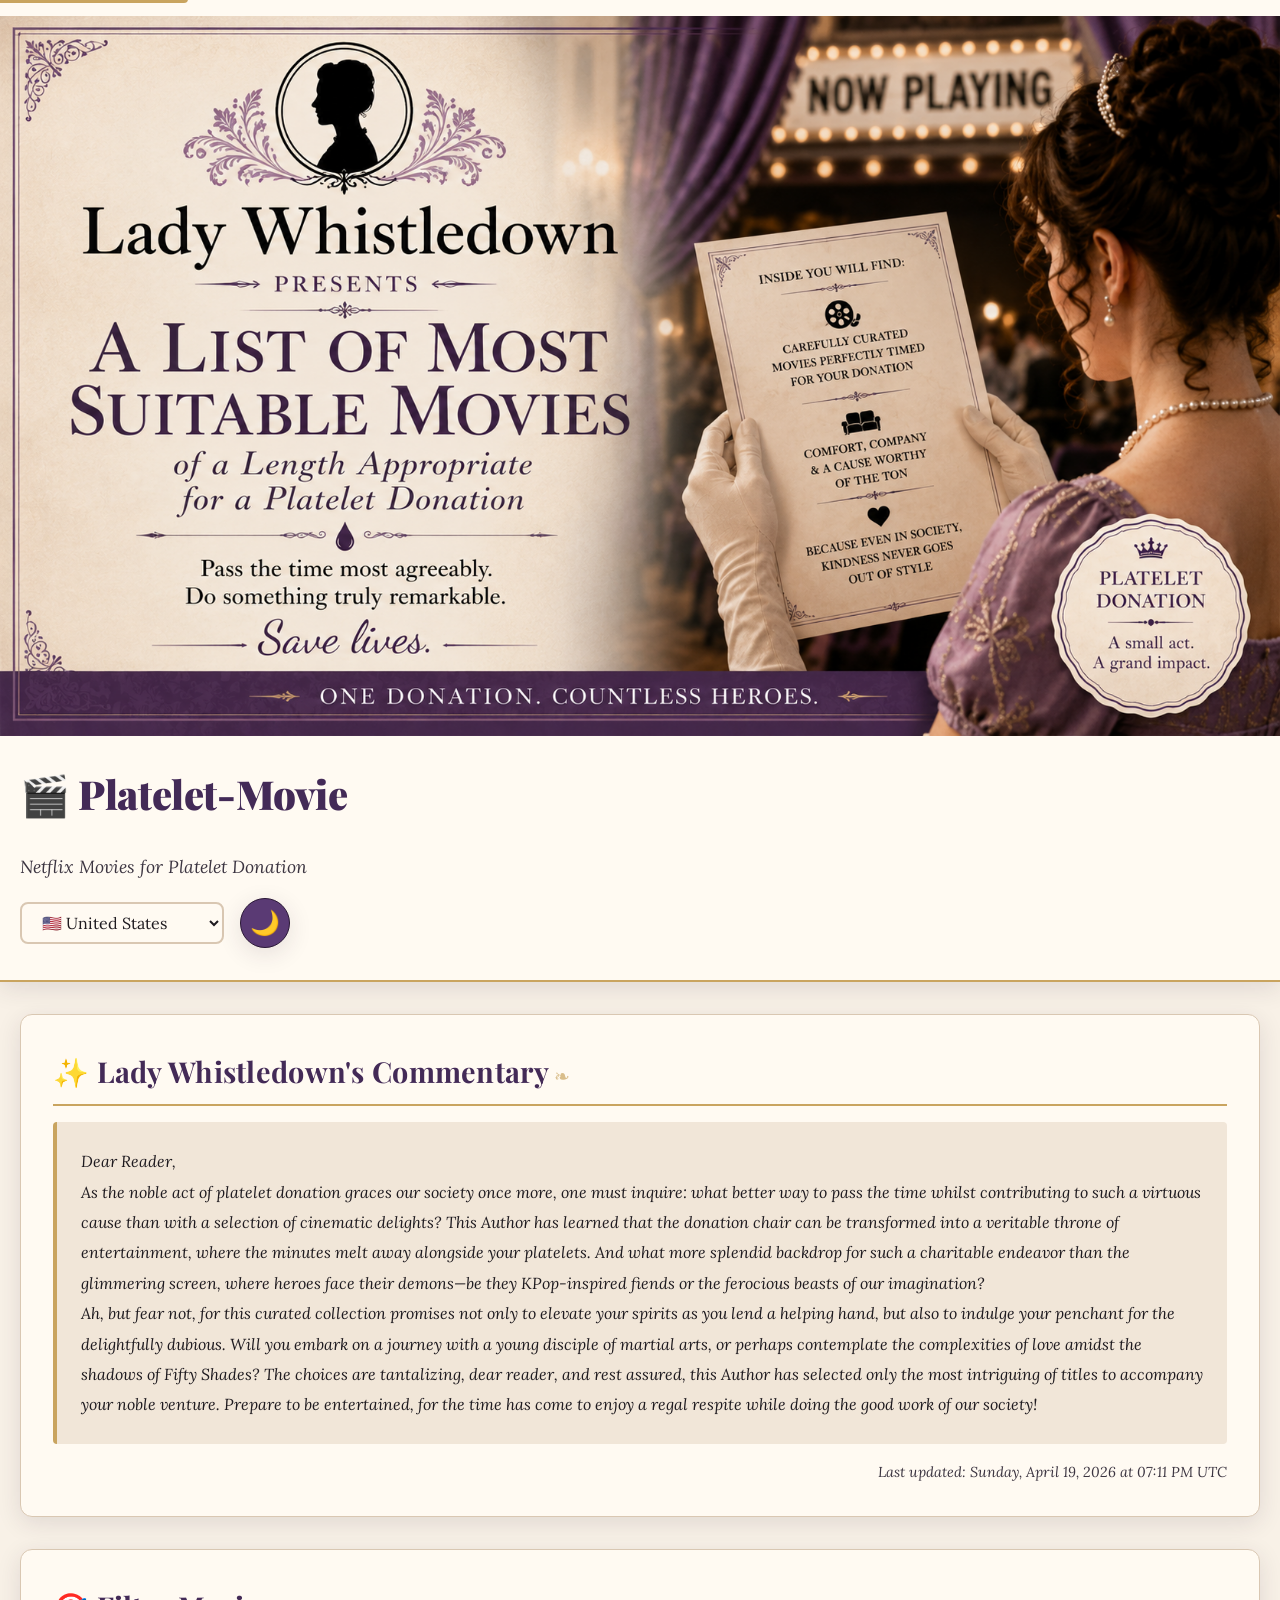
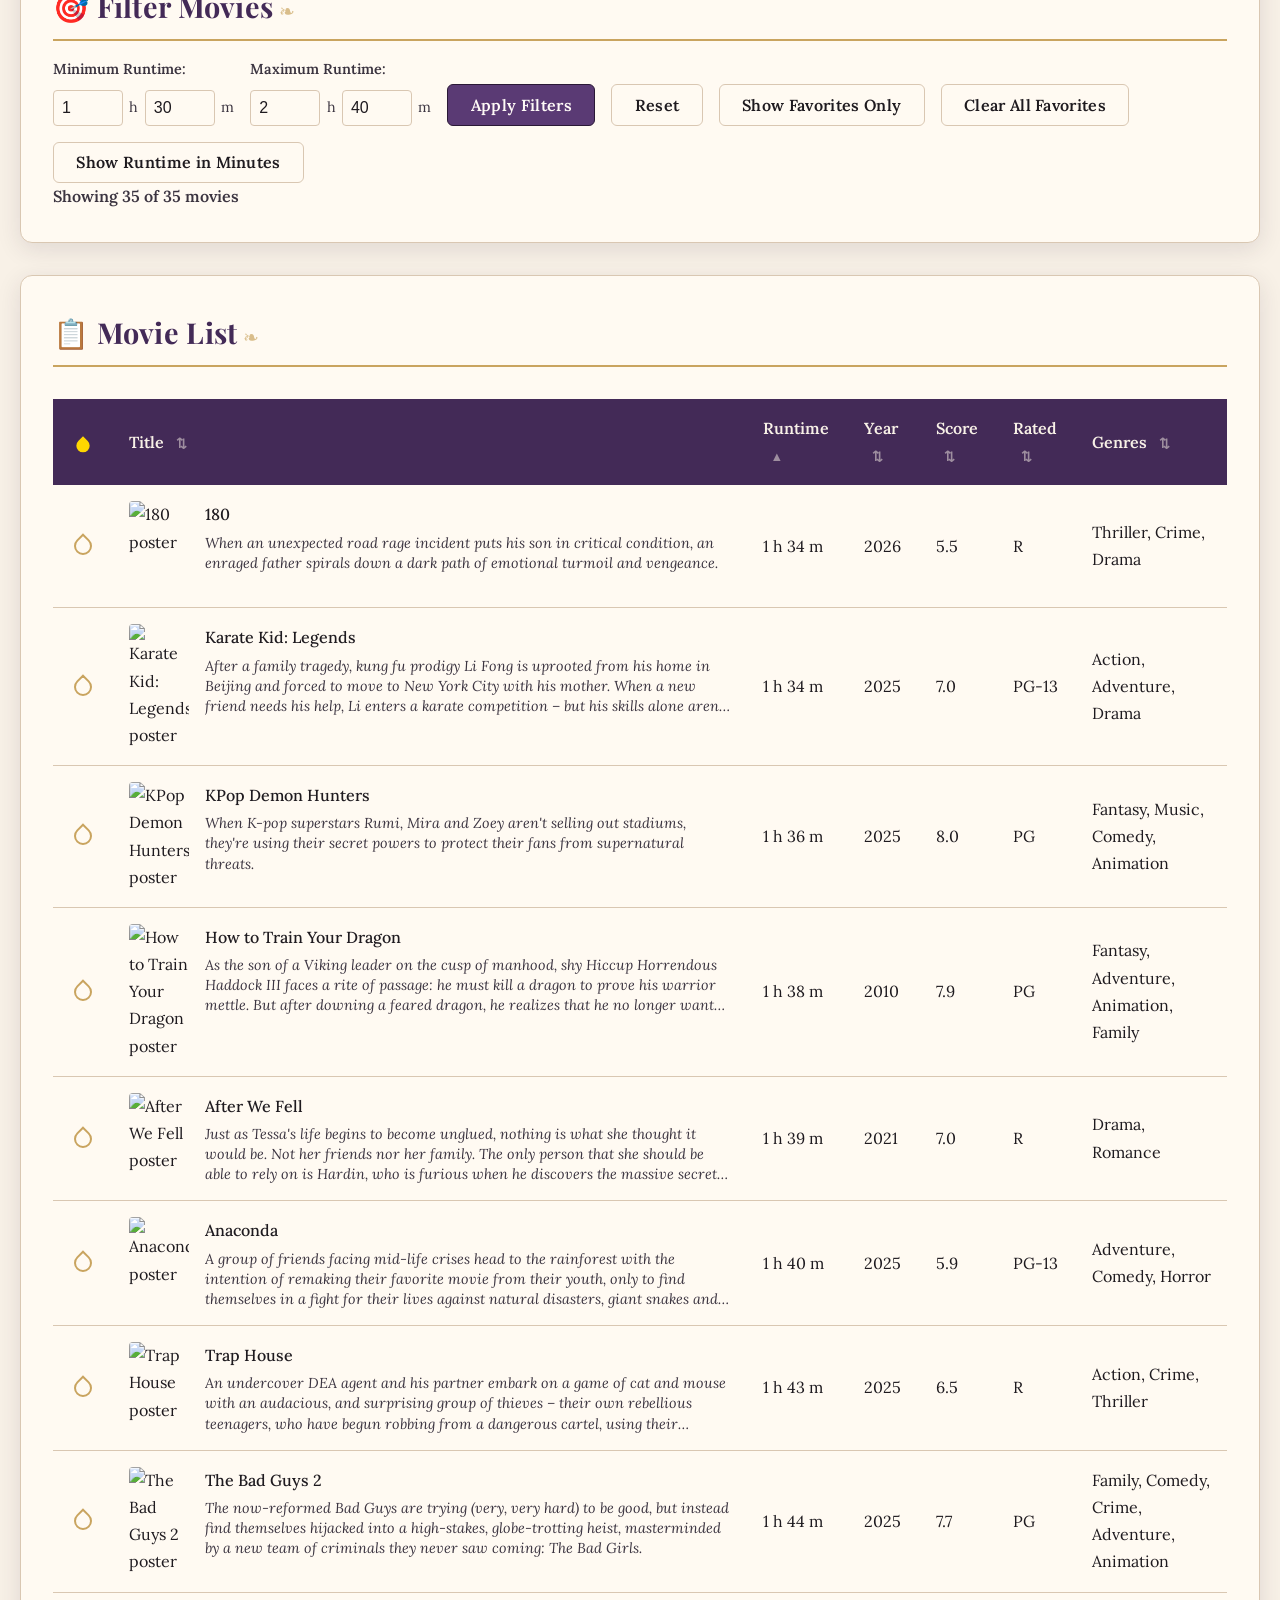
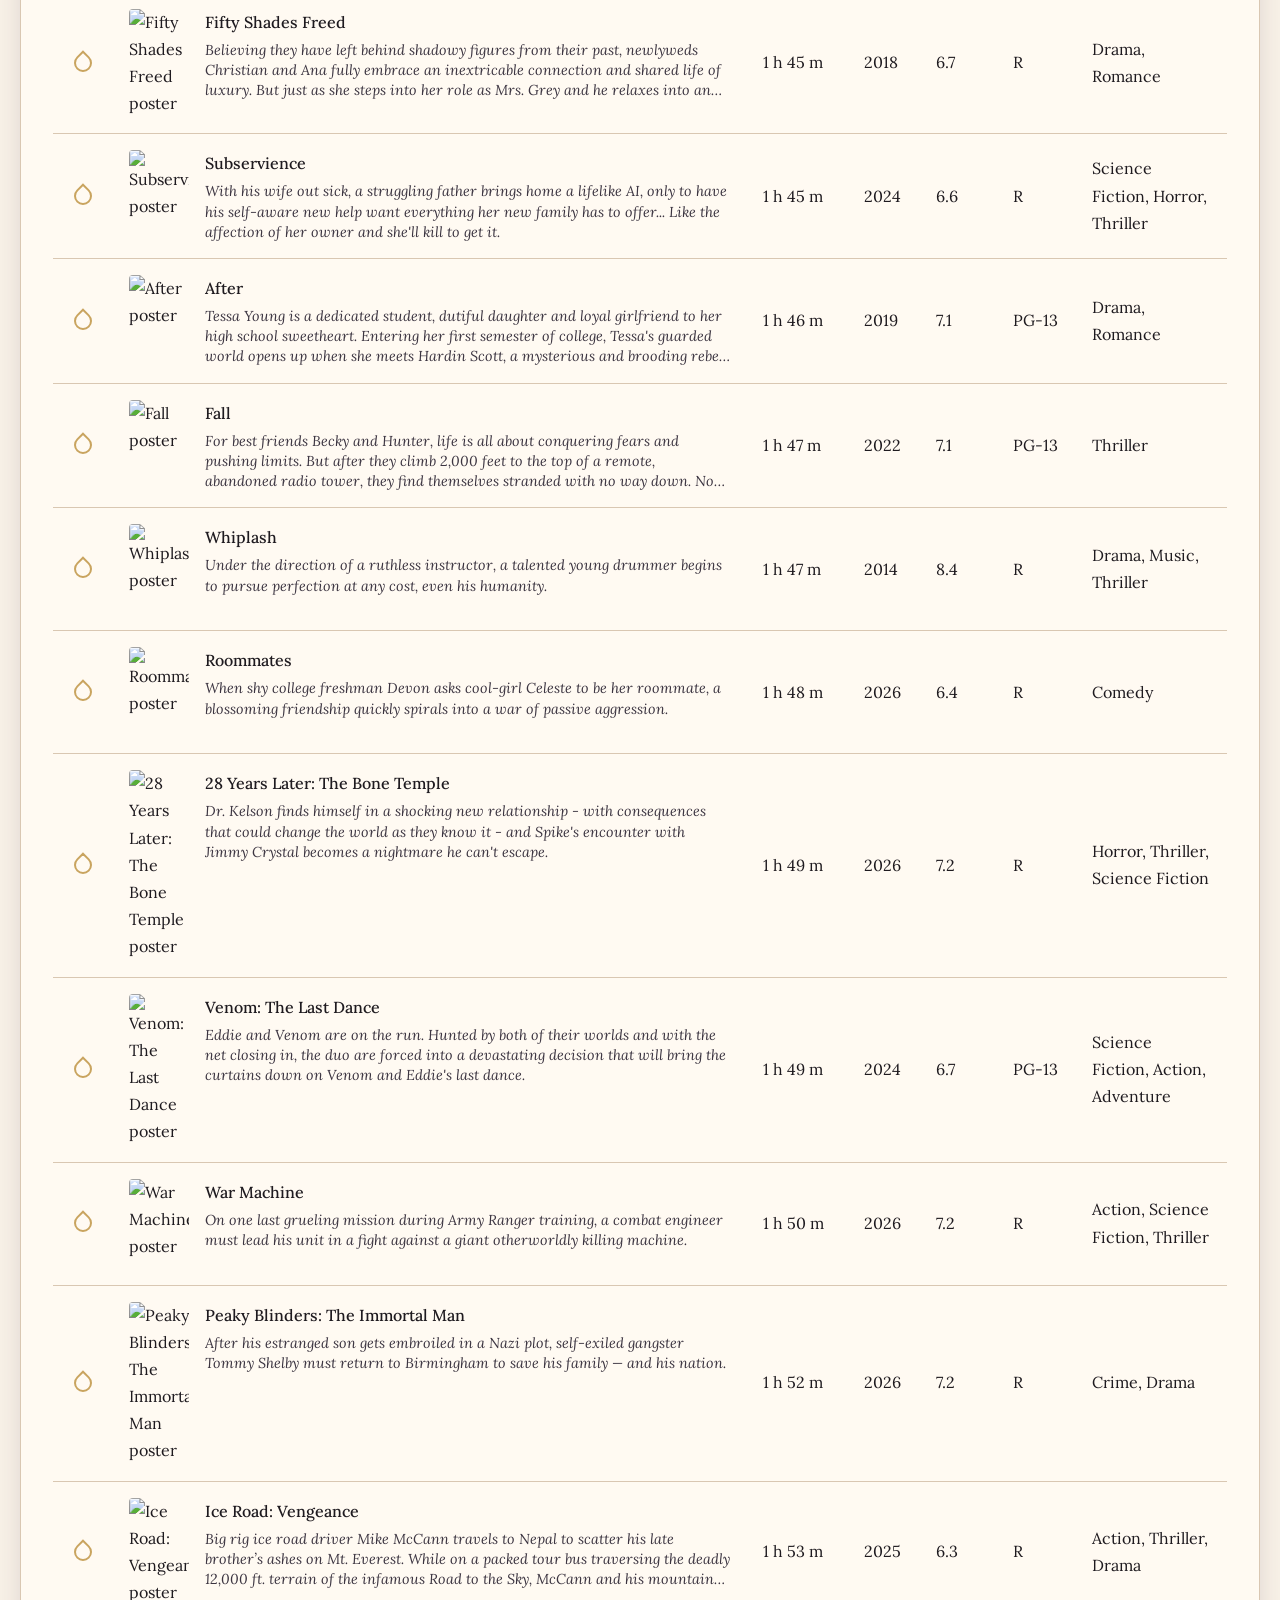
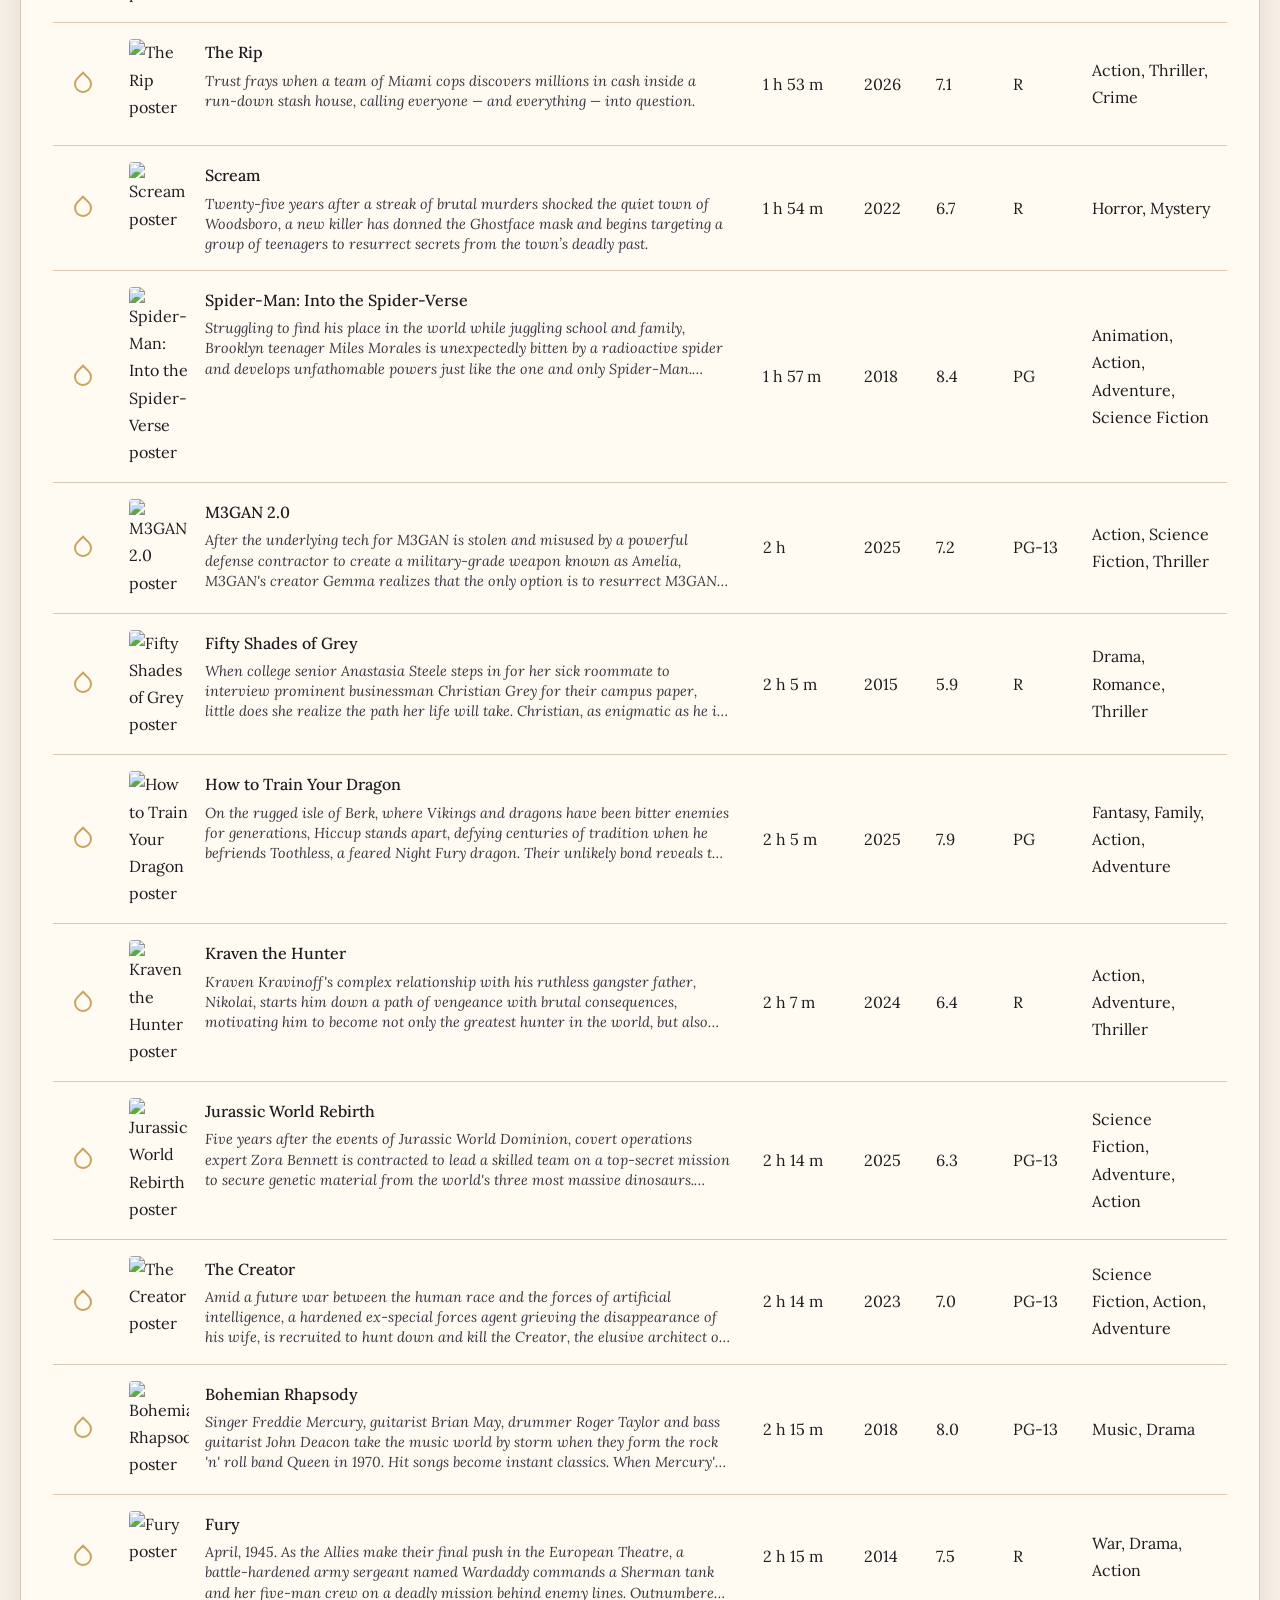
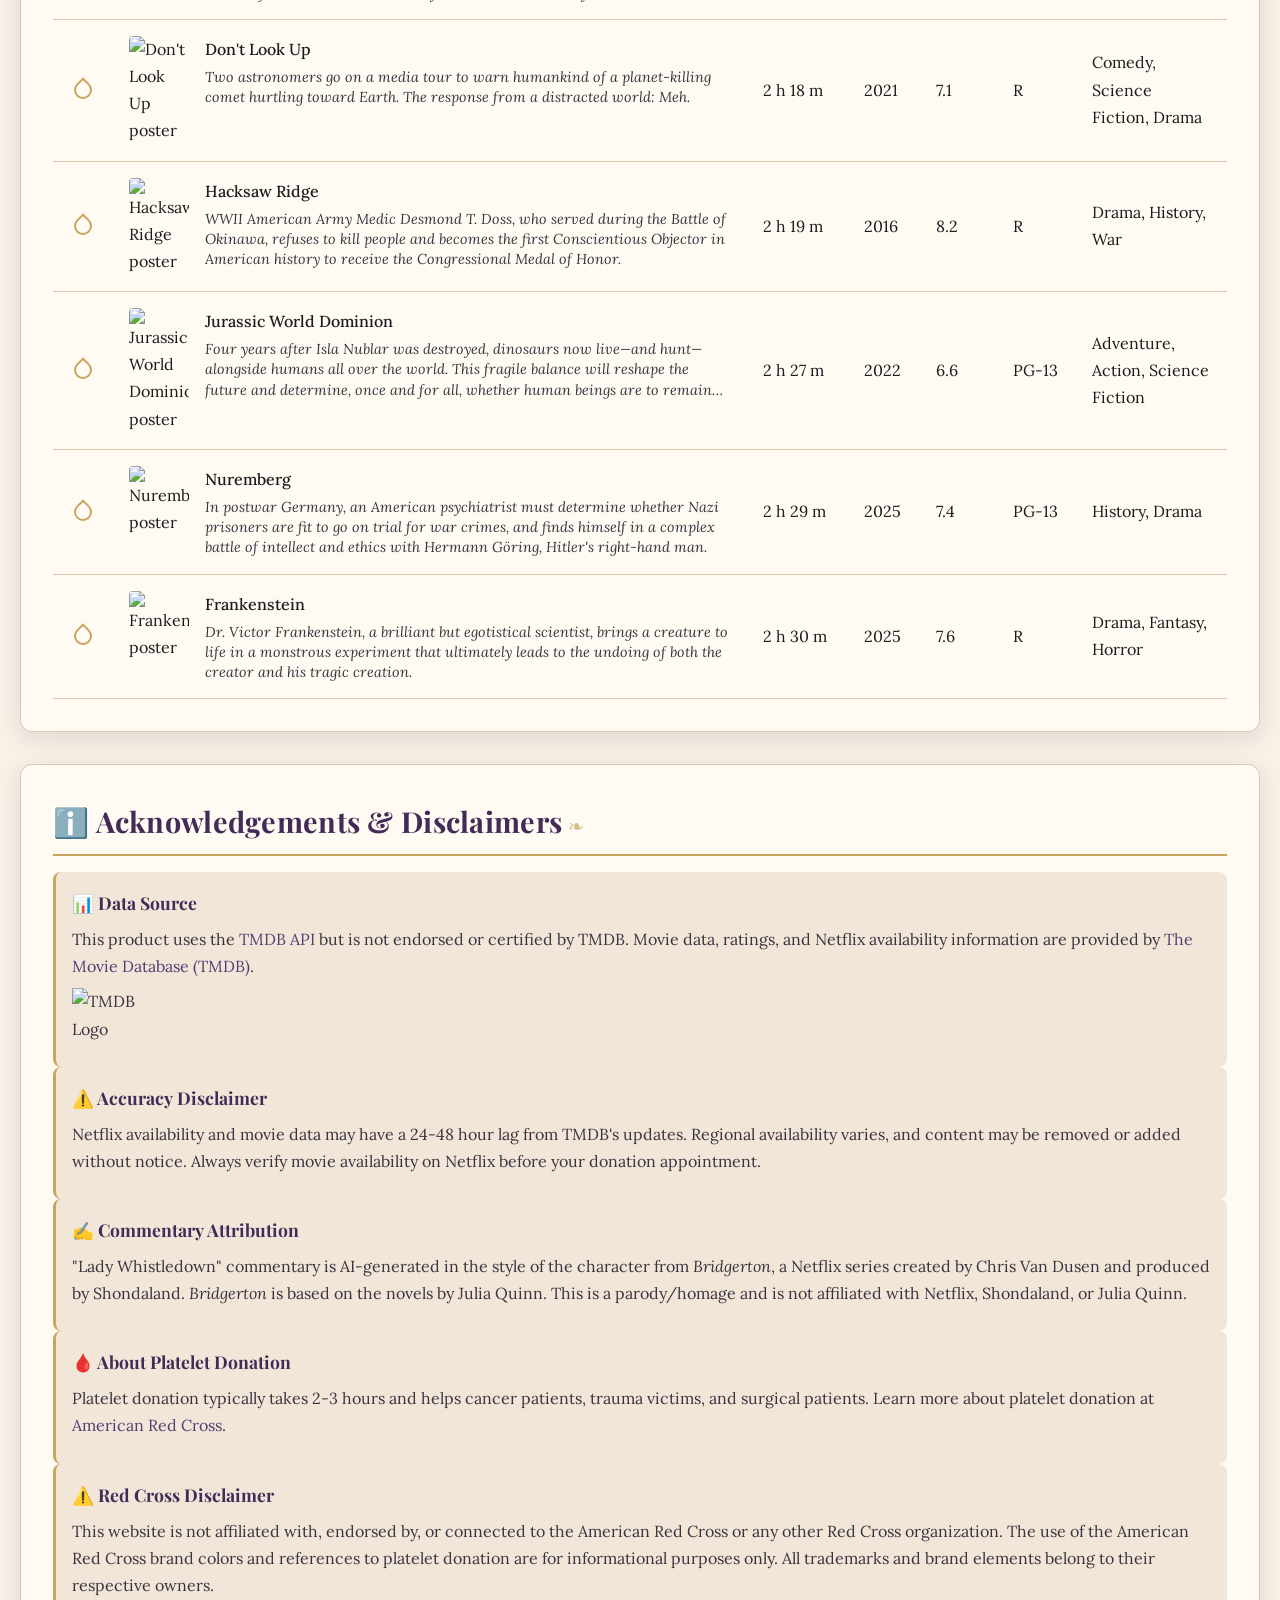
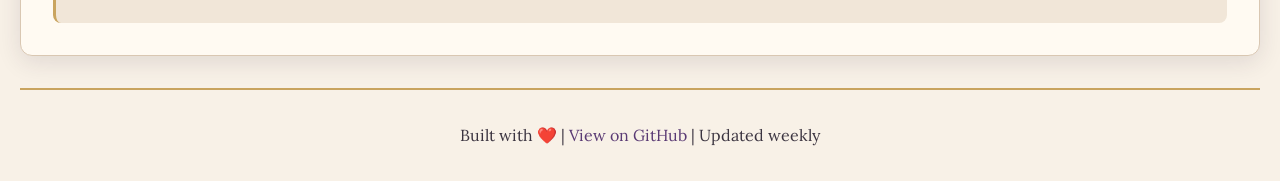
==== site/index.html @ 94a57bed "feat: apply Regency design system — palette, typography, theater dark theme Phase 1 — Tokens + typog" ====
<!DOCTYPE html>
<html lang="en">
<head>
    <meta charset="UTF-8">
    <meta name="viewport" content="width=device-width, initial-scale=1.0">
    <title>Platelet-Movie | Netflix Movies for Platelet Donation</title>
    <meta name="description" content="Discover Netflix movies long enough for a Platelet Donation (≥ 135 minutes). Updated weekly with curated selections.">

    <!-- Open Graph / Facebook -->
    <meta property="og:type" content="website" />
    <meta property="og:url" content="https://tegataiprime.github.io/Platelet-Movie/" />
    <meta property="og:title" content="Platelet-Movie | Netflix Movies for Platelet Donation" />
    <meta property="og:description" content="Discover Netflix movies long enough for a Platelet Donation (≥ 135 minutes). Updated weekly with curated selections." />
    <meta property="og:image" content="https://tegataiprime.github.io/Platelet-Movie/preview.png" />
    <meta property="og:image:width" content="1672" />
    <meta property="og:image:height" content="941" />
    <meta property="og:image:alt" content="Platelet-Movie — Netflix movies for platelet donors" />

    <!-- Twitter Card -->
    <meta name="twitter:card" content="summary_large_image" />
    <meta name="twitter:url" content="https://tegataiprime.github.io/Platelet-Movie/" />
    <meta name="twitter:title" content="Platelet-Movie | Netflix Movies for Platelet Donation" />
    <meta name="twitter:description" content="Discover Netflix movies long enough for a Platelet Donation (≥ 135 minutes). Updated weekly with curated selections." />
    <meta name="twitter:image" content="https://tegataiprime.github.io/Platelet-Movie/preview.png" />
    <meta name="twitter:image:alt" content="Platelet-Movie — Netflix movies for platelet donors" />

    <!-- Google Fonts: Playfair Display (headings) + Lora (body) -->
    <link rel="preconnect" href="https://fonts.googleapis.com">
    <link rel="preconnect" href="https://fonts.gstatic.com" crossorigin>
    <link rel="stylesheet" href="https://fonts.googleapis.com/css2?family=Playfair+Display:ital,wght@0,700;0,900;1,700&family=Lora:ital,wght@0,400;0,600;1,400&display=swap">
    <link rel="stylesheet" href="styles.css">
    <script defer src="telemetry-config.js"></script>
    <script defer src="telemetry.js"></script>
    <script defer src="app.js"></script>
</head>
<body>
    <div class="container">
        <!-- Skip Navigation Link for Keyboard Users -->
        <a href="#main-content" class="skip-link">Skip to main content</a>
        
        <header>
            <div class="header-banner">
                <img src="preview.png" alt="Platelet-Movie — Netflix movies for platelet donors" class="header-banner-img" width="1672" height="941" />
            </div>
            <div class="header-content">
                <h1>🎬 Platelet-Movie</h1>
                <p class="subtitle">Netflix Movies for Platelet Donation</p>
                <div class="header-controls">
                    <div class="region-selector">
                        <label for="region-select" class="visually-hidden">Select Netflix Region</label>
                        <select id="region-select" class="region-select" aria-label="Select Netflix Region">
                            <option value="us">🇺🇸 United States</option>
                            <option value="gb">🇬🇧 United Kingdom</option>
                            <option value="in">🇮🇳 India</option>
                        </select>
                    </div>
                    <button id="theme-toggle" class="theme-toggle" aria-label="Toggle theme">
                        <span class="theme-icon">🌙</span>
                    </button>
                </div>
            </div>
        </header>

        <main id="main-content">
            <!-- Lady Whistledown Commentary Section -->
            <section class="commentary-section">
                <h2>✨ Lady Whistledown's Commentary</h2>
                <div id="commentary" class="commentary-content">
                    <p class="loading">Loading commentary...</p>
                </div>
                <p class="commentary-meta" id="generated-at"></p>
            </section>

            <!-- Filters Section -->
            <section class="filters-section">
                <h2>🎯 Filter Movies</h2>
                <div class="filters">
                    <div class="filter-group" id="min-runtime-group" hidden>
                        <label for="min-runtime">Minimum Runtime (minutes):</label>
                        <input type="number" id="min-runtime" value="90" min="0" max="500">
                    </div>
                    <div class="filter-group" id="max-runtime-group" hidden>
                        <label for="max-runtime">Maximum Runtime (minutes):</label>
                        <input type="number" id="max-runtime" value="160" min="0" max="500">
                    </div>
                    <div class="filter-group" id="min-runtime-hm-group">
                        <span class="filter-group-legend" id="min-runtime-hm-legend">Minimum Runtime:</span>
                        <div class="hm-inputs" role="group" aria-labelledby="min-runtime-hm-legend">
                            <label for="min-runtime-hours" class="visually-hidden">Hours</label>
                            <input type="number" id="min-runtime-hours" value="1" min="0" max="20" aria-label="Minimum runtime hours">
                            <span class="hm-unit">h</span>
                            <label for="min-runtime-minutes" class="visually-hidden">Minutes</label>
                            <input type="number" id="min-runtime-minutes" value="30" min="0" max="59" aria-label="Minimum runtime minutes">
                            <span class="hm-unit">m</span>
                        </div>
                    </div>
                    <div class="filter-group" id="max-runtime-hm-group">
                        <span class="filter-group-legend" id="max-runtime-hm-legend">Maximum Runtime:</span>
                        <div class="hm-inputs" role="group" aria-labelledby="max-runtime-hm-legend">
                            <label for="max-runtime-hours" class="visually-hidden">Hours</label>
                            <input type="number" id="max-runtime-hours" value="2" min="0" max="20" aria-label="Maximum runtime hours">
                            <span class="hm-unit">h</span>
                            <label for="max-runtime-minutes" class="visually-hidden">Minutes</label>
                            <input type="number" id="max-runtime-minutes" value="40" min="0" max="59" aria-label="Maximum runtime minutes">
                            <span class="hm-unit">m</span>
                        </div>
                    </div>
                    <button id="apply-filters" class="btn-primary">Apply Filters</button>
                    <button id="reset-filters" class="btn-secondary">Reset</button>
                    <button id="toggle-favourites" class="btn-secondary" data-filter-mode="all">
                        <span class="favourites-toggle-text">Show Favourites Only</span>
                    </button>
                    <button id="clear-favourites" class="btn-secondary">
                        <span class="clear-favourites-text">Clear All Favourites</span>
                    </button>
                    <button id="runtime-format-toggle" class="btn-secondary">
                        Show Runtime in Minutes
                    </button>
                </div>
                <p class="filter-error" id="filter-error" role="alert" aria-live="assertive"></p>
                <output class="filter-results" id="filter-results" aria-live="polite"></output>
            </section>

            <!-- Movies Table Section -->
            <section class="movies-section">
                <h2>📋 Movie List</h2>
                <!-- Visually hidden hint for screen readers -->
                <span id="expand-hint" class="visually-hidden">Press Enter or Space to expand and view full description</span>
                <div class="table-container">
                    <table id="movies-table">
                        <caption class="visually-hidden">Netflix movies suitable for platelet donation (sorted by runtime)</caption>
                        <thead>
                            <tr>
                                <th class="favourites-column" aria-label="Favourite">
                                    <svg viewBox="0 0 24 24" fill="currentColor" width="20" height="20" style="vertical-align: middle; color: var(--platelet-yellow);">
                                        <path d="M12 2.69l5.66 5.66a8 8 0 1 1-11.31 0z"/>
                                    </svg>
                                </th>
                                <th data-sort="title" class="sortable" tabindex="0" aria-sort="none">Title <span class="sort-arrow"></span></th>
                                <th data-sort="runtime_minutes" class="sortable" tabindex="0" aria-sort="none">Runtime <span class="sort-arrow"></span></th>
                                <th data-sort="year" class="sortable" tabindex="0" aria-sort="none">Year <span class="sort-arrow"></span></th>
                                <th data-sort="vote_average" class="sortable" tabindex="0" aria-sort="none">Score <span class="sort-arrow"></span></th>
                                <th data-sort="certification" class="sortable" tabindex="0" aria-sort="none">Rated <span class="sort-arrow"></span></th>
                                <th data-sort="genres" class="sortable" tabindex="0" aria-sort="none">Genres <span class="sort-arrow"></span></th>
                            </tr>
                        </thead>
                        <tbody id="movies-tbody">
                            <tr>
                                <td colspan="7" class="loading-row">Loading movies...</td>
                            </tr>
                        </tbody>
                    </table>
                </div>
            </section>

            <!-- Acknowledgements Section -->
            <section class="acknowledgements-section">
                <h2>ℹ️ Acknowledgements & Disclaimers</h2>
                <div class="acknowledgements">
                    <div class="acknowledgement-item">
                        <h3>📊 Data Source</h3>
                        <p>
                            This product uses the <a href="https://www.themoviedb.org/" target="_blank" rel="noopener">TMDB API</a> 
                            but is not endorsed or certified by TMDB. Movie data, ratings, and Netflix availability information 
                            are provided by <a href="https://www.themoviedb.org/" target="_blank" rel="noopener">The Movie Database (TMDB)</a>.
                        </p>
                        <p class="tmdb-logo">
                            <img src="https://www.themoviedb.org/assets/2/v4/logos/v2/blue_short-8e7b30f73a4020692ccca9c88bafe5dcb6f8a62a4c6bc55cd9ba82bb2cd95f6c.svg" 
                                 alt="TMDB Logo" 
                                 width="100">
                        </p>
                    </div>
                    
                    <div class="acknowledgement-item">
                        <h3>⚠️ Accuracy Disclaimer</h3>
                        <p>
                            Netflix availability and movie data may have a 24-48 hour lag from TMDB's updates. 
                            Regional availability varies, and content may be removed or added without notice. 
                            Always verify movie availability on Netflix before your donation appointment.
                        </p>
                    </div>
                    
                    <div class="acknowledgement-item">
                        <h3>✍️ Commentary Attribution</h3>
                        <p>
                            "Lady Whistledown" commentary is AI-generated in the style of the character from 
                            <em>Bridgerton</em>, a Netflix series created by Chris Van Dusen and produced by Shondaland. 
                            <em>Bridgerton</em> is based on the novels by Julia Quinn. This is a parody/homage and is 
                            not affiliated with Netflix, Shondaland, or Julia Quinn.
                        </p>
                    </div>

                    <div class="acknowledgement-item">
                        <h3>🩸 About Platelet Donation</h3>
                        <p>
                            Platelet donation typically takes 2-3 hours and helps cancer patients, trauma victims, 
                            and surgical patients. Learn more about platelet donation at 
                            <a href="https://www.redcrossblood.org/giveplatelets.html" target="_blank" rel="noopener">American Red Cross</a>.
                        </p>
                    </div>

                    <div class="acknowledgement-item">
                        <h3>⚠️ Red Cross Disclaimer</h3>
                        <p>
                            This website is not affiliated with, endorsed by, or connected to the American Red Cross 
                            or any other Red Cross organization. The use of the American Red Cross brand colors and 
                            references to platelet donation are for informational purposes only. All trademarks and 
                            brand elements belong to their respective owners.
                        </p>
                    </div>
                </div>
            </section>
        </main>

        <footer>
            <p>
                Built with ❤️ | 
                <a href="https://github.com/tegataiprime/Platelet-Movie" target="_blank" rel="noopener">View on GitHub</a> | 
                Updated weekly
            </p>
        </footer>
    </div>
</body>
</html>
---- site/styles.css ----
/* CSS Variables for Light and Dark Themes */
:root {
    /* ── Core palette (image-derived) ── */
    --plum-900: #2f1f3b;
    --plum-800: #432a57;
    --plum-700: #5a3a74;
    --plum-600: #76508f;
    --plum-300: #b9a4c9;
    --plum-100: #e8e0ef;

    --parchment-50:  #f8f1e7;
    --parchment-100: #f1e6d8;
    --parchment-200: #e6d6c1;

    --gold-500: #c9a45f;
    --gold-400: #d8b97a;

    --ink-900:  #1e1a1f;
    --ink-700:  #3b3440;
    --taupe-500: #8d7c73;
    --rose-500:  #a14f6b;

    /* ── Semantic tokens (light / parchment default) ── */
    --bg:               var(--parchment-50);
    --surface:          #fffaf2;
    --surface-elevated: #fffdf8;
    --text:             var(--ink-900);
    --text-muted:       var(--ink-700);
    --heading:          var(--plum-800);
    --link:             var(--plum-700);
    --link-hover:       var(--plum-900);
    --border:           #d9c7b2;

    --cta-bg:    var(--plum-700);
    --cta-text:  #fffaf7;
    --cta-hover: var(--plum-800);
    --cta-border: #2a1836;

    --accent:      var(--gold-500);
    --accent-soft: #f3e3bf;

    --success: #2f6b4f;
    --warning: #9a6a1f;
    --error:   #8a2e3f;

    --focus-ring:  #7d57a1;
    --shadow-soft: 0 6px 24px rgba(47, 31, 59, 0.12);

    /* ── Typography ── */
    --font-heading: "Playfair Display", "Cormorant Garamond", Georgia, serif;
    --font-body:    "Lora", "Source Serif 4", Georgia, serif;

    /* ── Legacy aliases (keep for JS-toggled drip icon, TMDB logo etc.) ── */
    --bg-primary:   var(--bg);
    --bg-secondary: var(--parchment-100);
    --bg-card:      var(--surface);
    --text-primary:   var(--text);
    --text-secondary: var(--text-muted);
    --text-link:      var(--link);
    --border-color:   var(--border);
    --shadow:         rgba(47, 31, 59, 0.12);
    --accent-light:   var(--accent-soft);
    --platelet-yellow: #FFD700;
    --table-hover:  var(--parchment-100);
    --button-bg:    var(--cta-bg);
    --button-text:  var(--cta-text);
    --button-hover: var(--cta-hover);

    --description-line-clamp: 3;
    --container-padding: 20px;
}

/* ── Theater / Evening dark theme ── */
[data-theme="theater"] {
    --bg:               #17121d;
    --surface:          #231a2d;
    --surface-elevated: #2c2038;
    --text:             #f5ecdf;
    --text-muted:       #d8c9b7;
    --heading:          #efe4f8;
    --link:             #d6b8f2;
    --link-hover:       #f0dcff;
    --border:           #4d3a61;

    --cta-bg:    #c9a45f;
    --cta-text:  #22182b;
    --cta-hover: #d8b97a;
    --cta-border: #e6c98f;

    --accent:      #d8b97a;
    --accent-soft: #4a3a28;

    --focus-ring:  #d2b06c;
    --shadow-soft: 0 8px 30px rgba(0, 0, 0, 0.35);

    /* legacy aliases */
    --bg-primary:   var(--bg);
    --bg-secondary: #2c2038;
    --bg-card:      var(--surface);
    --text-primary:   var(--text);
    --text-secondary: var(--text-muted);
    --text-link:      var(--link);
    --border-color:   var(--border);
    --shadow:         rgba(0, 0, 0, 0.35);
    --accent-light:   var(--accent-soft);
    --platelet-yellow: #FFD700;
    --table-hover:  #2c2038;
    --button-bg:    var(--cta-bg);
    --button-text:  var(--cta-text);
    --button-hover: var(--cta-hover);
}

/* Global Styles */
* {
    margin: 0;
    padding: 0;
    box-sizing: border-box;
}

body {
    font-family: var(--font-body);
    line-height: 1.7;
    background-color: var(--bg);
    color: var(--text);
    transition: background-color 0.3s ease, color 0.3s ease;
}

/* Subtle parchment grain overlay — low opacity, screen-reader transparent */
body::before {
    content: "";
    position: fixed;
    inset: 0;
    pointer-events: none;
    z-index: 0;
    opacity: 0.035;
    background-image: url("data:image/svg+xml,%3Csvg xmlns='http://www.w3.org/2000/svg' width='300' height='300'%3E%3Cfilter id='n'%3E%3CfeTurbulence type='fractalNoise' baseFrequency='0.75' numOctaves='4' stitchTiles='stitch'/%3E%3C/filter%3E%3Crect width='300' height='300' filter='url(%23n)' opacity='1'/%3E%3C/svg%3E");
    background-repeat: repeat;
    background-size: 300px 300px;
}

/* Skip Link for Keyboard Accessibility */
.skip-link {
    position: absolute;
    top: -40px;
    left: 0;
    background: var(--accent);
    color: white;
    padding: 0.5rem 1rem;
    text-decoration: none;
    border-radius: 0 0 4px 0;
    z-index: 100;
}

.skip-link:focus {
    top: 0;
}

/* Visually Hidden (for screen readers) */
.visually-hidden {
    position: absolute;
    width: 1px;
    height: 1px;
    padding: 0;
    margin: -1px;
    overflow: hidden;
    clip: rect(0, 0, 0, 0);
    white-space: nowrap;
    border-width: 0;
}

.container {
    max-width: 1400px;
    margin: 0 auto;
    padding: 0 var(--container-padding);
    position: relative;
    z-index: 1;
}

/* Header */
header {
    background-color: var(--surface);
    border-bottom: 2px solid var(--accent);
    padding: 0 0 2rem 0;
    margin-bottom: 2rem;
    margin-left: calc(-1 * var(--container-padding));
    margin-right: calc(-1 * var(--container-padding));
    overflow: hidden;
    box-shadow: var(--shadow-soft);
}

.header-banner {
    width: 100%;
    line-height: 0;
    padding-top: 1rem;
}

.header-banner-img {
    width: 100%;
    height: auto;
    display: block;
}

.header-content {
    display: flex;
    justify-content: space-between;
    align-items: center;
    flex-wrap: wrap;
    gap: 1rem;
    padding: 1.5rem var(--container-padding) 0 var(--container-padding);
}

.header-content h1 {
    font-family: var(--font-heading);
    font-size: 2.5rem;
    font-weight: 900;
    color: var(--heading);
    margin: 0;
    letter-spacing: -0.01em;
}

.header-content .subtitle {
    font-family: var(--font-body);
    font-size: 1.1rem;
    font-style: italic;
    color: var(--text-muted);
    margin: 0.5rem 0 0 0;
    flex-basis: 100%;
}

.header-controls {
    display: flex;
    align-items: center;
    gap: 1rem;
}

/* Region Selector */
.region-selector {
    display: flex;
    align-items: center;
}

.region-select {
    font-size: 1rem;
    font-family: var(--font-body);
    padding: 0.5rem 1rem;
    border: 2px solid var(--border);
    border-radius: 8px;
    background-color: var(--surface);
    color: var(--text);
    cursor: pointer;
    transition: all 0.3s ease;
    font-family: inherit;
}

.region-select:hover {
    border-color: var(--accent);
    box-shadow: var(--shadow-soft);
}

.region-select:focus {
    outline: 2px solid var(--focus-ring);
    outline-offset: 2px;
}

/* Theme Toggle */

/* Theme Toggle Button */
.theme-toggle {
    background-color: var(--cta-bg);
    color: var(--cta-text);
    border: 1px solid var(--cta-border);
    border-radius: 50%;
    width: 50px;
    height: 50px;
    font-size: 1.5rem;
    cursor: pointer;
    transition: all 0.3s ease;
    box-shadow: var(--shadow-soft);
}

.theme-toggle:hover {
    background-color: var(--cta-hover);
    transform: scale(1.1);
}

.theme-icon {
    display: inline-block;
}

/* Sections / Cards */
section {
    background-color: var(--surface);
    border-radius: 12px;
    padding: 2rem;
    margin-bottom: 2rem;
    box-shadow: var(--shadow-soft);
    border: 1px solid var(--border);
}

section h2 {
    font-family: var(--font-heading);
    font-weight: 700;
    color: var(--heading);
    margin-bottom: 1rem;
    font-size: 1.8rem;
    border-bottom: 2px solid var(--accent);
    padding-bottom: 0.5rem;
    letter-spacing: 0.01em;
}

section h2::after {
    content: " ❧";
    color: var(--accent);
    font-style: normal;
    font-weight: 400;
    font-size: 1.2rem;
    opacity: 0.7;
}

/* Commentary Section */
.commentary-content {
    font-family: var(--font-body);
    font-style: italic;
    line-height: 1.9;
    padding: 1.5rem;
    background-color: var(--parchment-100);
    border-left: 4px solid var(--accent);
    border-radius: 4px;
    margin-bottom: 1rem;
    color: var(--text);
}

.commentary-meta {
    color: var(--text-muted);
    font-size: 0.9rem;
    font-style: italic;
    text-align: right;
}

/* Filters Section */
.filters {
    display: flex;
    flex-wrap: wrap;
    gap: 1rem;
    align-items: flex-end;
}

.filter-group {
    display: flex;
    flex-direction: column;
    gap: 0.5rem;
}

/* Needed because the author rule `.filter-group { display: flex }` above has
   the same specificity as the browser's default `[hidden] { display: none }`
   UA-stylesheet rule, and author rules win over UA rules at equal
   specificity. Without this more-specific override, toggling the `hidden`
   attribute would have no visual effect and both filter input groups would
   stay visible at once. */
.filter-group[hidden] {
    display: none;
}

.filter-group label {
    font-weight: 600;
    color: var(--text-muted);
    font-size: 0.9rem;
}

.filter-group input[type="number"] {
    padding: 0.5rem;
    border: 1px solid var(--border);
    border-radius: 4px;
    background-color: var(--surface);
    color: var(--text);
    font-size: 1rem;
    width: 150px;
}

.filter-group-legend {
    font-weight: 600;
    color: var(--text-muted);
    font-size: 0.9rem;
}

.hm-inputs {
    display: flex;
    align-items: center;
    gap: 0.4rem;
}

.hm-inputs input[type="number"] {
    padding: 0.5rem;
    border: 1px solid var(--border);
    border-radius: 4px;
    background-color: var(--surface);
    color: var(--text);
    font-size: 1rem;
    width: 70px;
}

.hm-inputs .hm-unit {
    color: var(--text-muted);
    font-size: 0.9rem;
}

.filter-results {
    margin-top: 1rem;
    font-weight: 600;
    color: var(--text-muted);
}
}

.filter-error {
    margin-top: 1rem;
    font-weight: 600;
    color: var(--accent);
    display: none;
}

.filter-error.show {
    display: block;
}

/* Buttons */
.btn-primary,
.btn-secondary {
    padding: 0.6rem 1.4rem;
    border-radius: 6px;
    font-size: 1rem;
    font-family: var(--font-body);
    font-weight: 600;
    cursor: pointer;
    transition: all 0.3s ease;
    letter-spacing: 0.02em;
}

.btn-primary {
    background-color: var(--cta-bg);
    color: var(--cta-text);
    border: 1px solid var(--cta-border);
}

.btn-primary:hover {
    background-color: var(--cta-hover);
    transform: translateY(-2px);
    box-shadow: var(--shadow-soft);
}

.btn-secondary {
    background-color: var(--surface);
    color: var(--text);
    border: 1px solid var(--border);
}

.btn-secondary:hover {
    background-color: var(--parchment-200);
    border-color: var(--accent);
}

/* Table */
.table-container {
    overflow-x: auto;
}

table {
    width: 100%;
    border-collapse: collapse;
    margin-top: 1rem;
}

thead {
    background-color: var(--plum-800);
    color: var(--parchment-50);
}

th {
    padding: 1rem;
    text-align: left;
    font-weight: 600;
    position: relative;
}

th.favourites-column {
    width: 60px;
    text-align: center;
    cursor: default;
}

th.sortable {
    cursor: pointer;
    user-select: none;
}

th.sortable:hover {
    background-color: var(--plum-700);
}

.sort-arrow {
    margin-left: 0.5rem;
    font-size: 0.8rem;
    opacity: 0.5;
}

/* Default: show bidirectional arrow when not sorted */
.sort-arrow::after {
    content: "⇅";
}

/* Sorted state: show directional arrow and increase opacity */
th.sorted-asc .sort-arrow::after,
th.sorted-desc .sort-arrow::after {
    opacity: 1;
}

th.sorted-asc .sort-arrow::after {
    content: "▲";
}

th.sorted-desc .sort-arrow::after {
    content: "▼";
}

tbody tr {
    border-bottom: 1px solid var(--border);
    transition: background-color 0.2s ease;
}

tbody tr[role="button"] {
    cursor: pointer;
}

tbody tr:hover {
    background-color: var(--parchment-100);
}

tbody tr.expanded {
    background-color: var(--plum-100);
}

td {
    padding: 1rem;
}

.movie-title-container {
    display: flex;
    flex-direction: row;
    gap: 1rem;
    align-items: flex-start;
    min-height: 90px; /* Fixed height to accommodate poster */
}

.movie-poster {
    width: 60px;
    height: auto;
    border-radius: 4px;
    object-fit: cover;
    flex-shrink: 0;
}

.movie-info {
    display: flex;
    flex-direction: column;
    gap: 0.25rem;
    flex-grow: 1;
}

.movie-title {
    font-weight: 500;
}

.movie-description {
    font-style: italic;
    font-size: 0.9rem;
    color: var(--text-muted);
    line-height: 1.4;
    overflow: hidden;
    display: -webkit-box;
    -webkit-line-clamp: var(--description-line-clamp);
    -webkit-box-orient: vertical;
    position: relative;
}

/* Truncation indicator (ellipsis + "more" label) */
.movie-description.truncated::after {
    content: "...";
    font-weight: 600;
    color: var(--accent);
    font-style: normal;
}

/* Expanded state - show full description */
tr.expanded .movie-description {
    -webkit-line-clamp: unset;
    display: block;
}

tr.expanded .movie-description.truncated::after {
    content: "";
}

/* Favourite Drip Icon */
.favourite-icon {
    font-size: 1.5rem;
    cursor: pointer;
    user-select: none;
    transition: transform 0.2s ease, color 0.2s ease;
    display: inline-flex;
    align-items: center;
    justify-content: center;
    width: 2rem;
    height: 2rem;
    background: none;
    border: none;
    padding: 0;
}

.favourite-icon svg {
    width: 24px;
    height: 24px;
    display: block;
    pointer-events: none; /* Ensure clicks pass through to button element */
}

/* Style for unselected droplet - white/transparent fill with darker stroke for better contrast */
.favourite-icon.not-favourite svg path {
    fill: var(--surface);
    stroke: var(--gold-500);
    stroke-width: 2;
}

/* Style for selected droplet - solid yellow */
.favourite-icon.is-favourite svg path {
    fill: var(--platelet-yellow);
    stroke: none;
}

.favourite-icon:hover {
    transform: scale(1.2);
}

.favourite-icon:focus-visible {
    outline: 3px solid var(--focus-ring);
    outline-offset: 2px;
    border-radius: 4px;
}

.favourite-icon.not-favourite {
    /* Color is applied via SVG path styling above */
}

.favourite-icon.is-favourite {
    /* Color is applied via SVG path styling above */
}

.favourite-column {
    text-align: center;
    padding: 0.5rem;
}

.loading-row {
    text-align: center;
    padding: 2rem;
    color: var(--text-muted);
}
}

/* Acknowledgements Section */
.acknowledgements {
    display: grid;
    grid-template-columns: repeat(auto-fit, minmax(300px, 1fr));
    gap: 1.5rem;
}

.acknowledgement-item {
    padding: 1rem;
    background-color: var(--parchment-100);
    border-radius: 8px;
    border-left: 3px solid var(--accent);
}

.acknowledgement-item h3 {
    font-family: var(--font-heading);
    color: var(--heading);
    margin-bottom: 0.5rem;
    font-size: 1.1rem;
}

.acknowledgement-item p {
    color: var(--text-muted);
    margin-bottom: 0.5rem;
}

.acknowledgement-item a {
    color: var(--link);
    text-decoration: none;
}

.acknowledgement-item a:hover {
    color: var(--link-hover);
    text-decoration: underline;
}

.tmdb-logo {
    margin-top: 0.5rem;
}

.tmdb-logo img {
    max-width: 100px;
    height: auto;
}

/* Footer */
footer {
    text-align: center;
    padding: 2rem 0;
    color: var(--text-muted);
    border-top: 2px solid var(--accent);
    margin-top: 2rem;
}

footer a {
    color: var(--link);
    text-decoration: none;
}

footer a:hover {
    color: var(--link-hover);
    text-decoration: underline;
}

/* Loading State */
.loading {
    color: var(--text-secondary);
    font-style: normal;
}

/* Focus Indicators for Keyboard Navigation (WCAG 2.1) */
*:focus-visible {
    outline: 3px solid var(--focus-ring);
    outline-offset: 2px;
}

.theme-toggle:focus-visible {
    outline: 3px solid var(--focus-ring);
    outline-offset: 3px;
}

a:focus-visible {
    outline: 3px solid var(--focus-ring);
    outline-offset: 2px;
}

th.sortable:focus-visible {
    outline: 3px solid var(--parchment-50);
    outline-offset: -3px;
}

/* Focus indicator for expandable rows */
tbody tr[role="button"]:focus-visible {
    outline: 3px solid var(--focus-ring);
    outline-offset: -3px;
}

/* Responsive Design */
@media (max-width: 768px) {
    h1 {
        font-size: 2rem;
    }

    .header-content {
        justify-content: center;
        text-align: center;
    }

    section {
        padding: 1.5rem;
    }

    .filters {
        flex-direction: column;
        align-items: stretch;
    }

    /* Increase touch targets for WCAG 2.1 Level AA (2.5.5 Target Size) */
    .filter-group input[type="number"] {
        width: 100%;
        padding: 0.75rem;
        min-height: 48px;
    }

    .hm-inputs input[type="number"] {
        width: 100%;
        padding: 0.75rem;
        min-height: 48px;
    }

    .btn-primary,
    .btn-secondary {
        padding: 0.75rem 1.2rem;
        min-height: 48px;
    }

    /* Increase table header touch targets */
    th {
        padding: 1.2rem 1rem;
        min-height: 48px;
    }

    table {
        font-size: 0.9rem;
    }

    td {
        padding: 0.75rem;
    }

    .acknowledgements {
        grid-template-columns: 1fr;
    }
}

@media (max-width: 480px) {
    h1 {
        font-size: 1.5rem;
    }

    .subtitle {
        font-size: 0.9rem;
    }

    table {
        font-size: 0.8rem;
    }

    th,
    td {
        padding: 0.6rem 0.4rem;
    }
}

/* Mobile table optimization for very small screens */
@media (max-width: 375px) {
    /* Hide non-essential columns on tiny screens */
    table th:nth-child(3), /* Year */
    table td:nth-child(3),
    table th:nth-child(5), /* Rated */
    table td:nth-child(5) {
        display: none;
    }

    /* Adjust remaining columns */
    table {
        font-size: 0.75rem;
    }

    th,
    td {
        padding: 0.5rem 0.3rem;
    }

    /* Ensure primary columns are readable */
    th:nth-child(1), /* Title */
    td:nth-child(1) {
        min-width: 120px;
    }
}
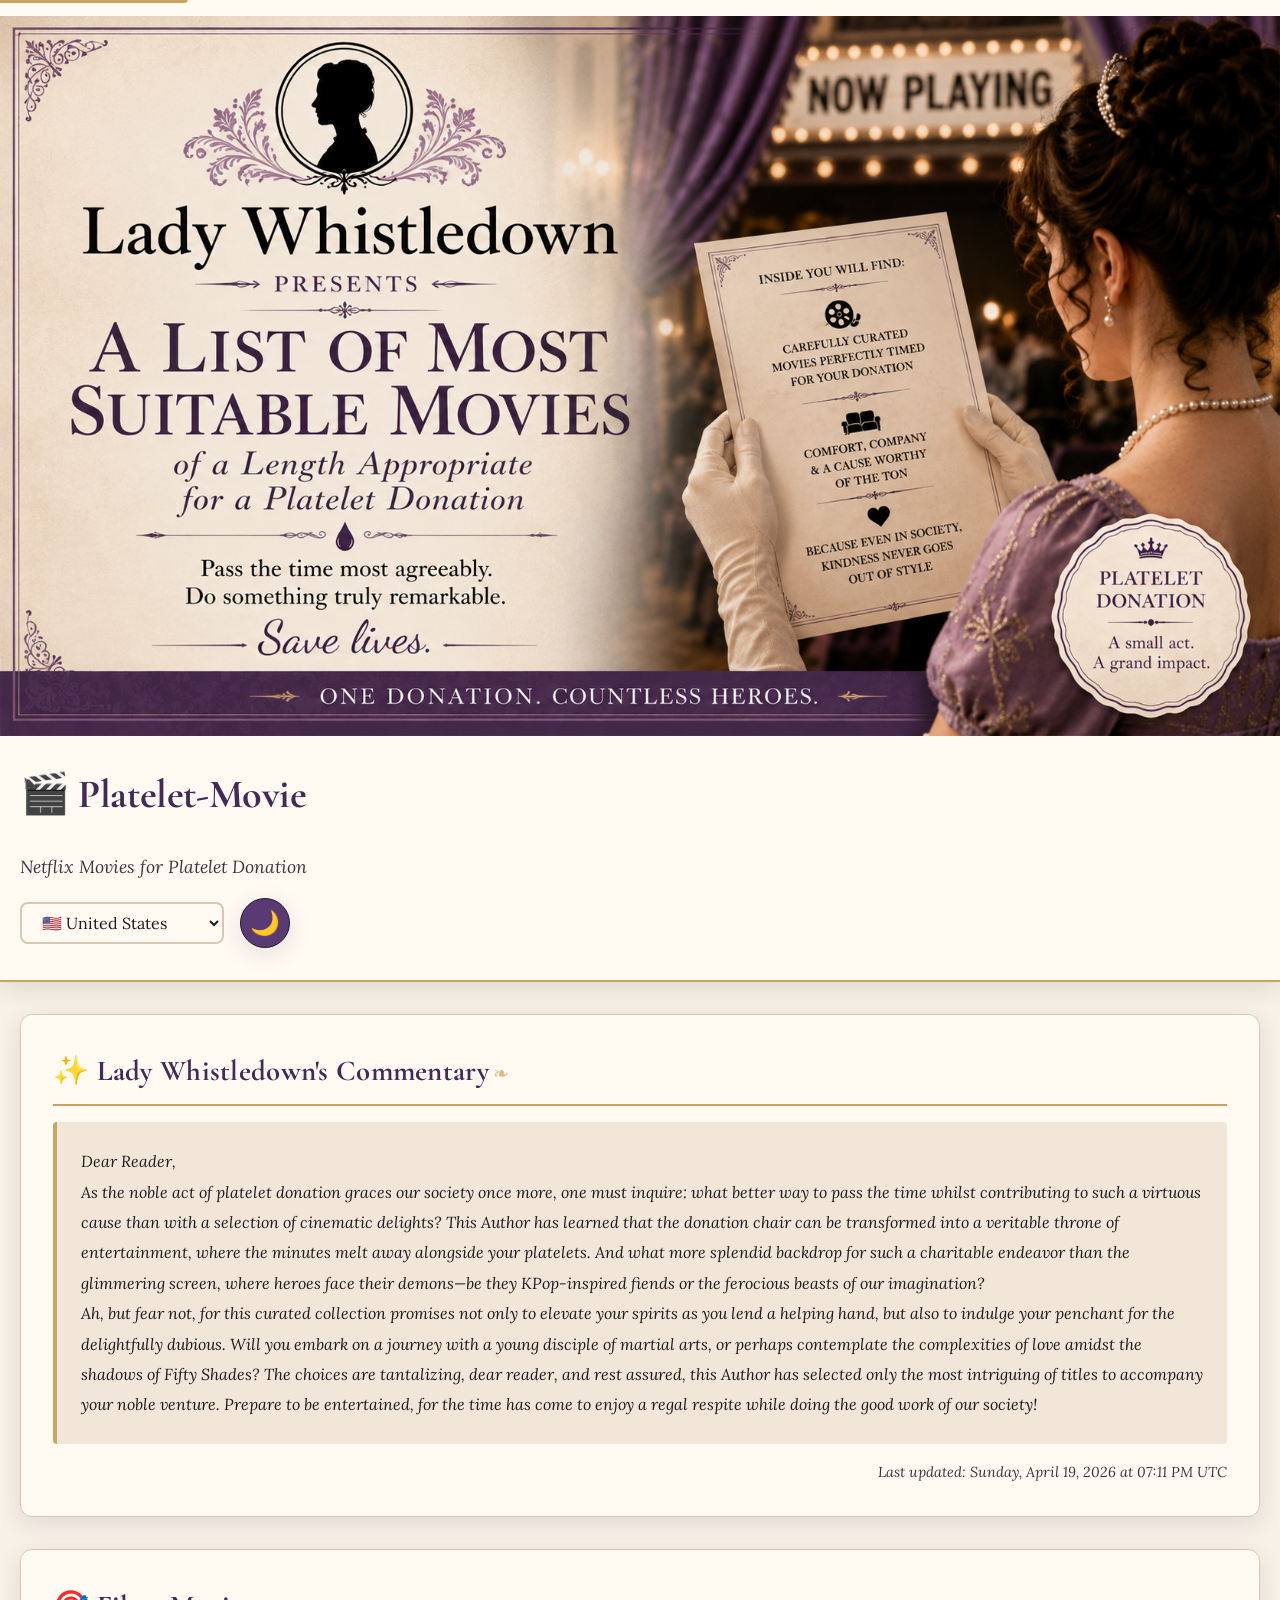
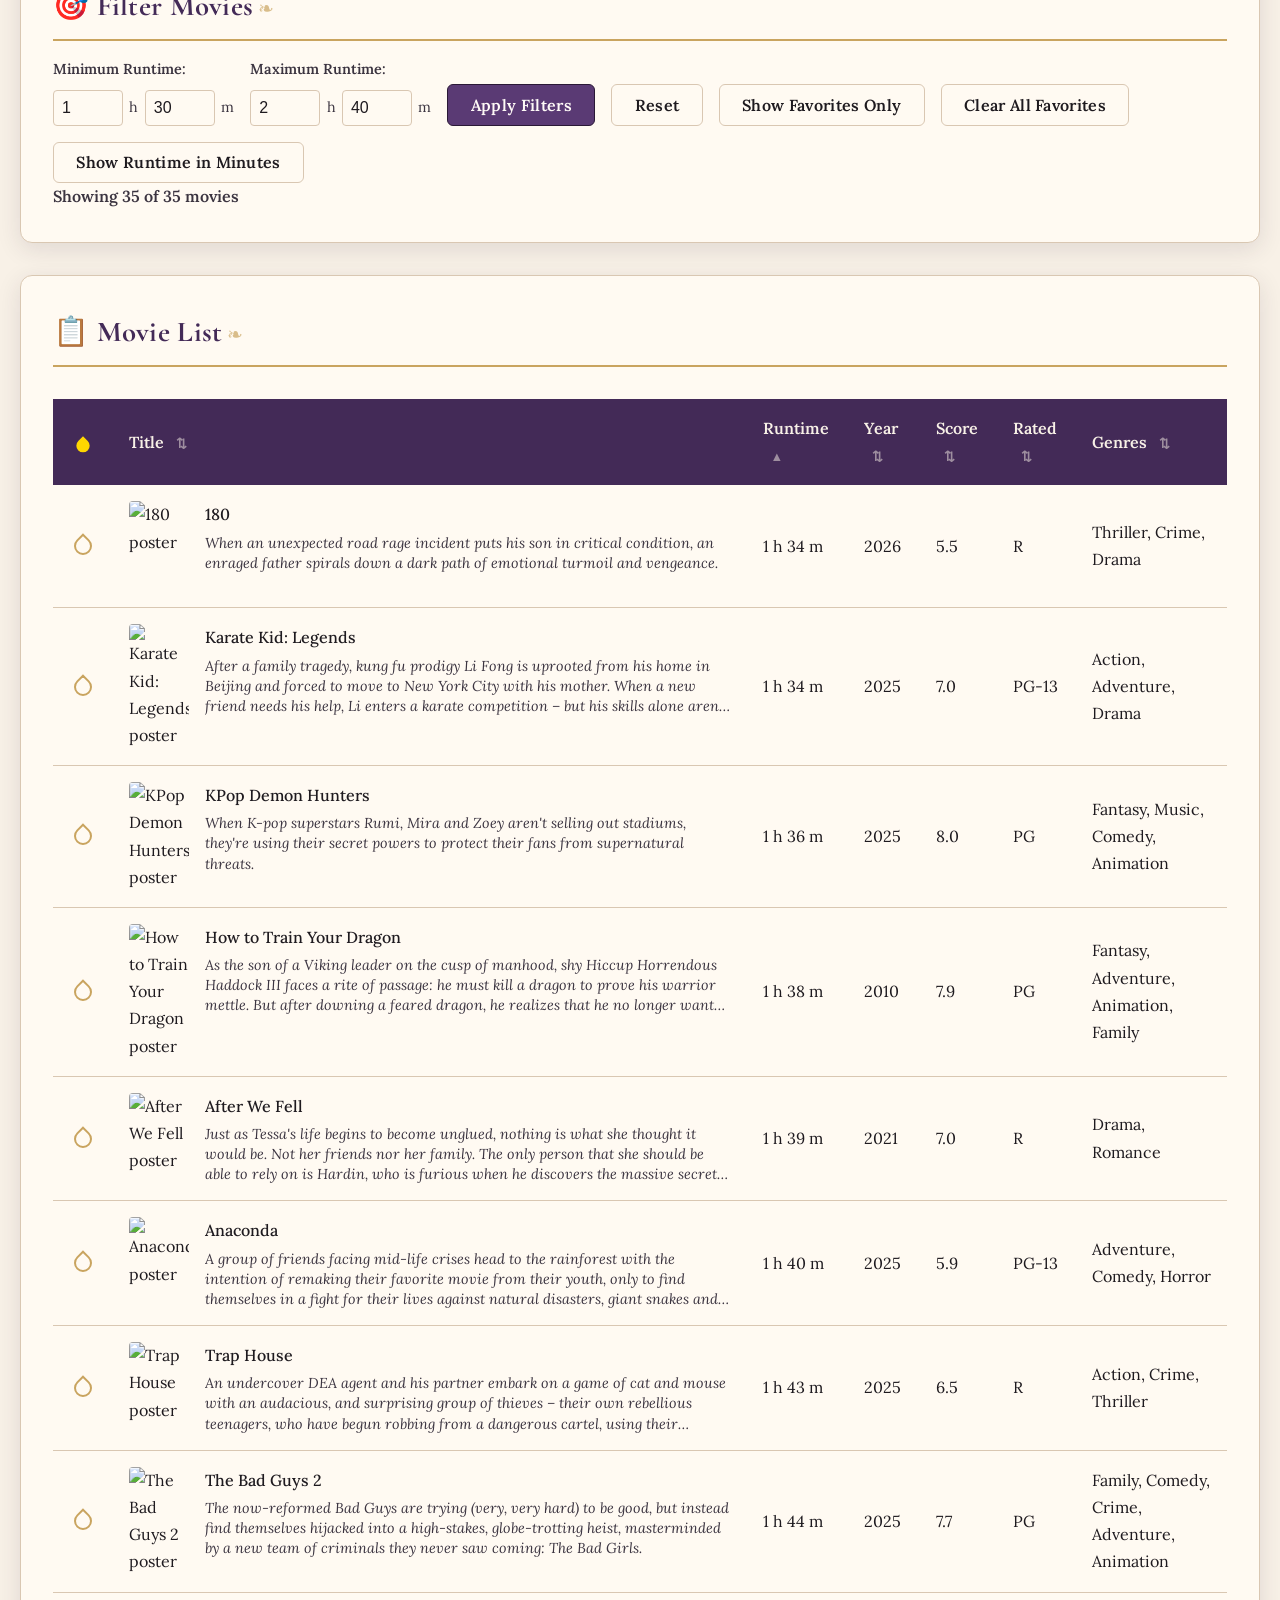
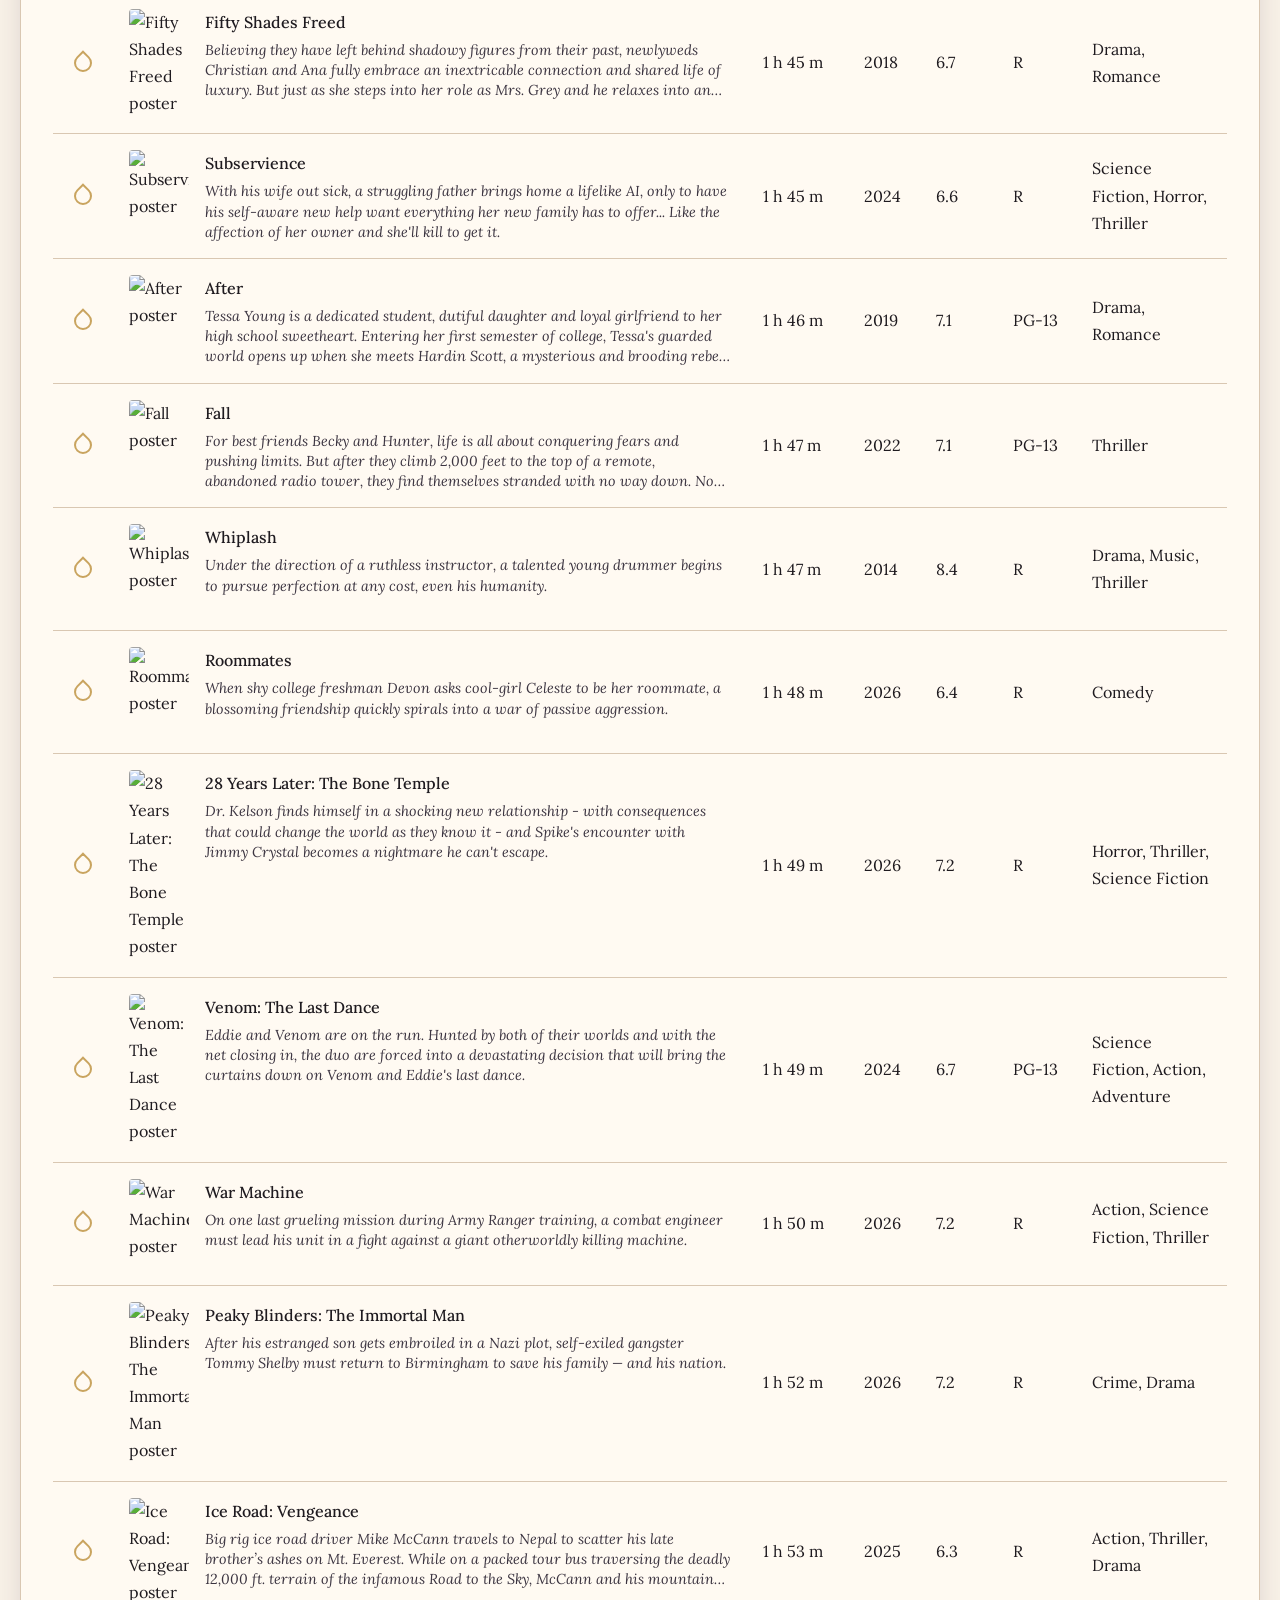
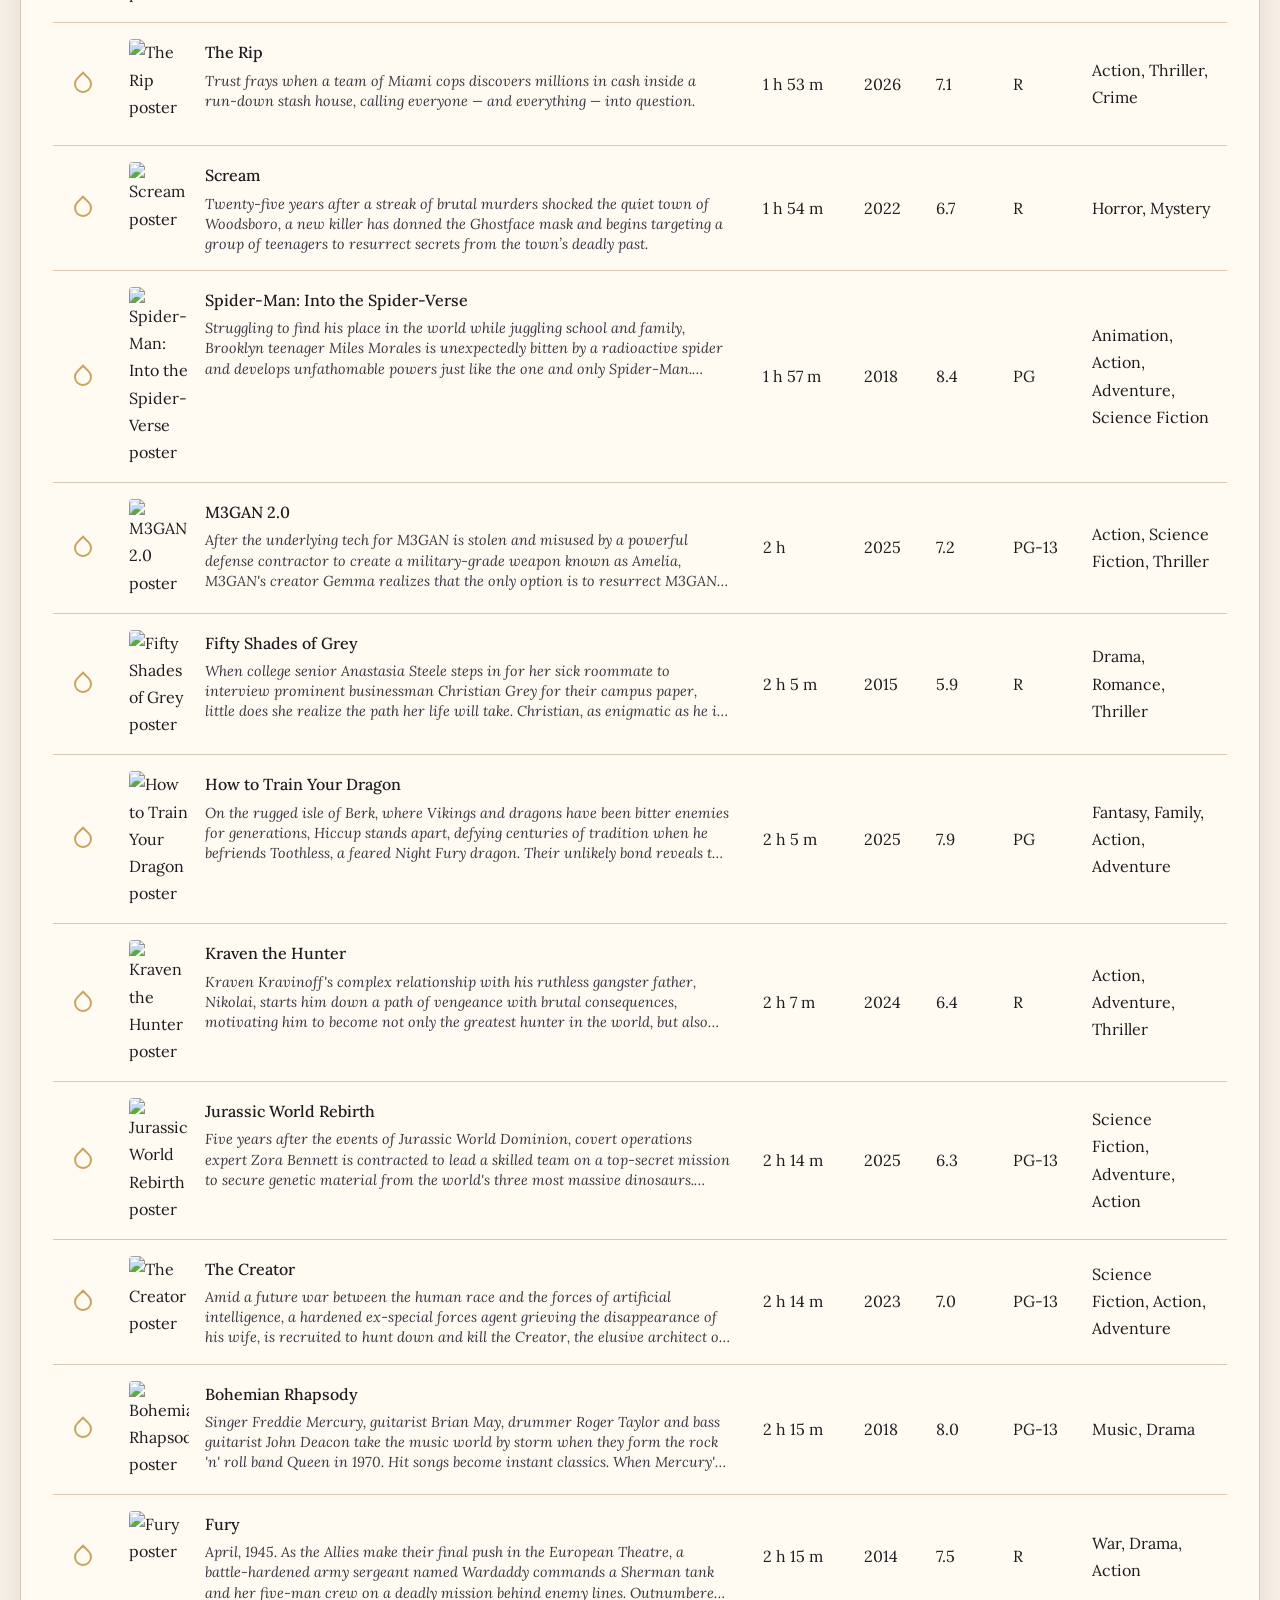
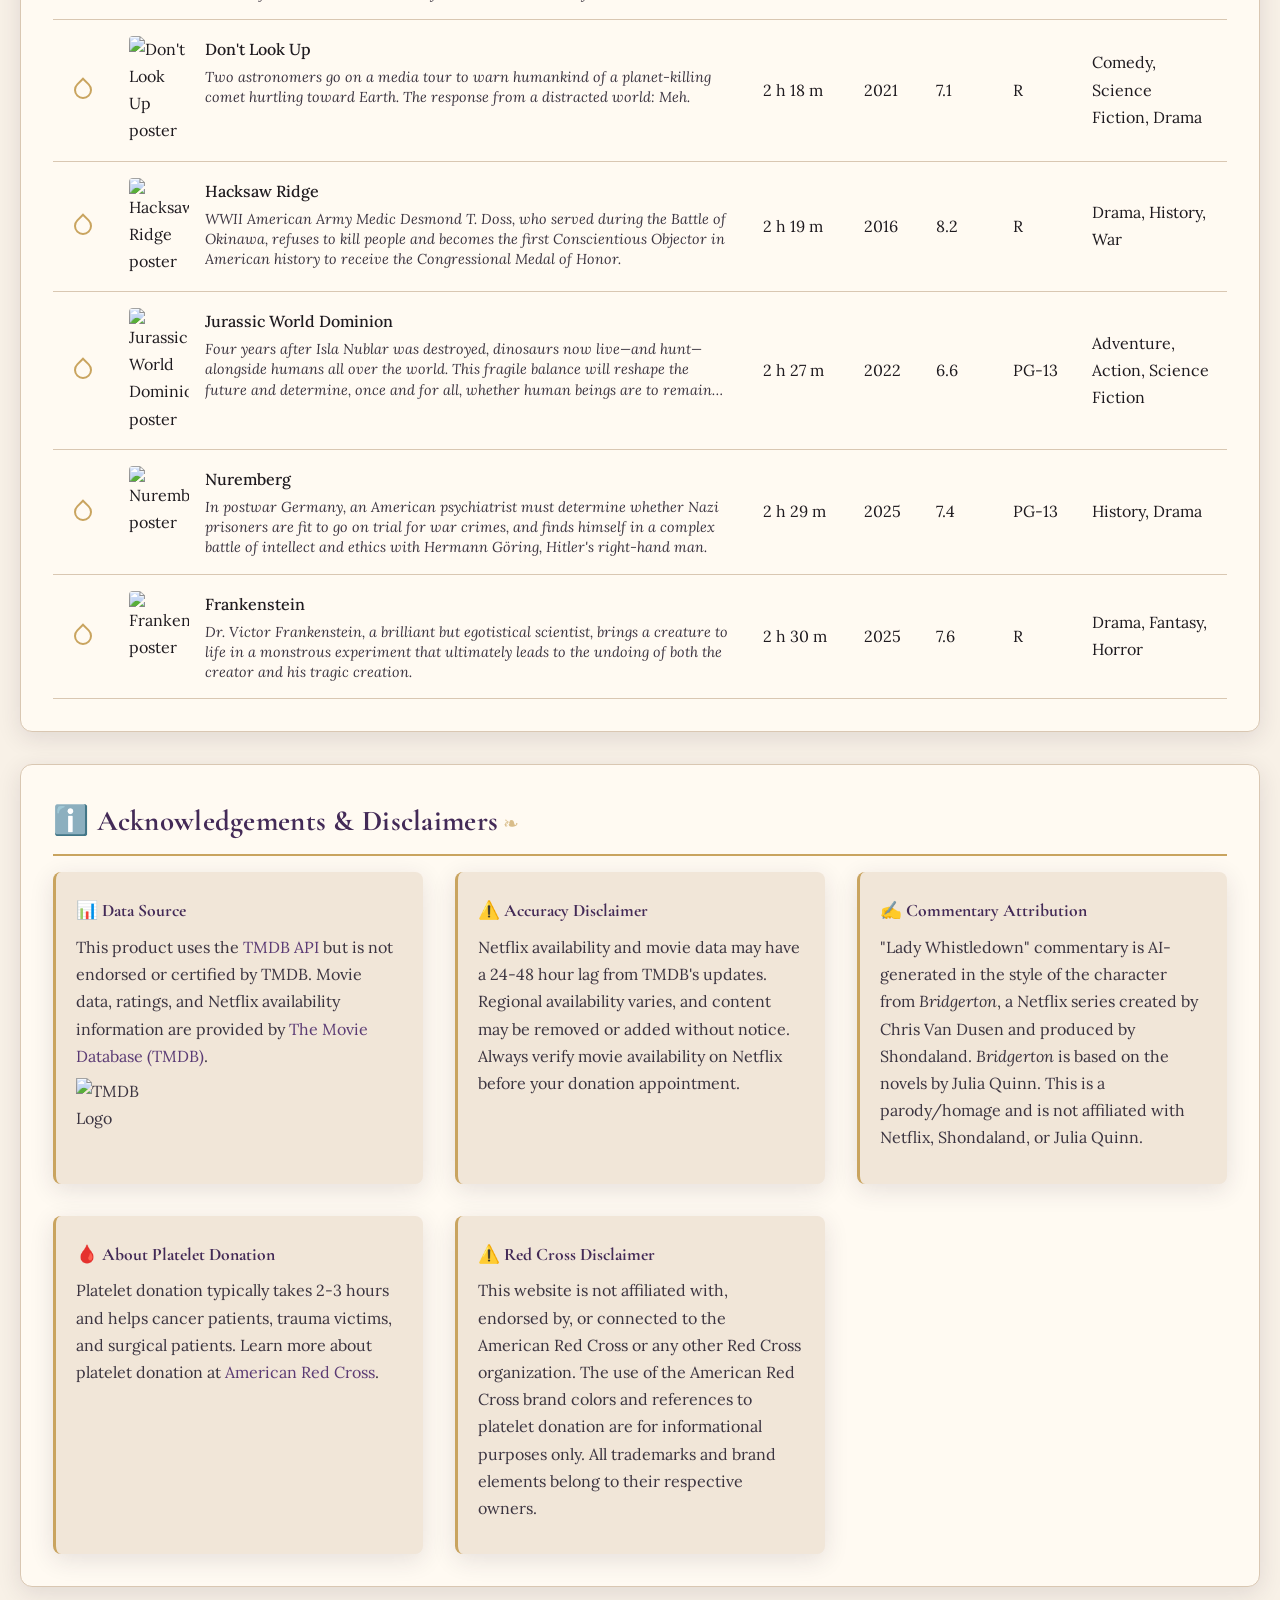
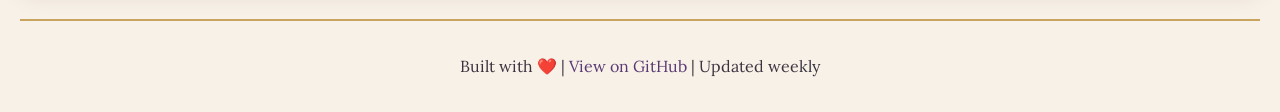
==== commit 40fdd85e: "feat: use Cormorant Garamond for Regency headings Make Cormorant Garamond the primary display font f" ====
--- a/site/index.html
+++ b/site/index.html
@@ -24,10 +24,10 @@
     <meta name="twitter:image" content="https://tegataiprime.github.io/Platelet-Movie/preview.png" />
     <meta name="twitter:image:alt" content="Platelet-Movie — Netflix movies for platelet donors" />
 
-    <!-- Google Fonts: Playfair Display (headings) + Lora (body) -->
+    <!-- Google Fonts: Cormorant Garamond (headings) + Lora (body) -->
     <link rel="preconnect" href="https://fonts.googleapis.com">
     <link rel="preconnect" href="https://fonts.gstatic.com" crossorigin>
-    <link rel="stylesheet" href="https://fonts.googleapis.com/css2?family=Playfair+Display:ital,wght@0,700;0,900;1,700&family=Lora:ital,wght@0,400;0,600;1,400&display=swap">
+    <link rel="stylesheet" href="https://fonts.googleapis.com/css2?family=Cormorant+Garamond:ital,wght@0,600;0,700;1,600&family=Lora:ital,wght@0,400;0,600;1,400&display=swap">
     <link rel="stylesheet" href="styles.css">
     <script defer src="telemetry-config.js"></script>
     <script defer src="telemetry.js"></script>
--- a/site/styles.css
+++ b/site/styles.css
@@ -45,9 +45,13 @@
 
     --focus-ring:  #7d57a1;
     --shadow-soft: 0 6px 24px rgba(47, 31, 59, 0.12);
+    --muted-surface:      var(--parchment-100);
+    --secondary-hover-bg: var(--parchment-200);
+    --row-hover-bg:       var(--parchment-100);
+    --row-expanded-bg:    var(--plum-100);
 
     /* ── Typography ── */
-    --font-heading: "Playfair Display", "Cormorant Garamond", Georgia, serif;
+    --font-heading: "Cormorant Garamond", "Playfair Display", Georgia, serif;
     --font-body:    "Lora", "Source Serif 4", Georgia, serif;
 
     /* ── Legacy aliases (keep for JS-toggled drip icon, TMDB logo etc.) ── */
@@ -92,6 +96,10 @@
 
     --focus-ring:  #d2b06c;
     --shadow-soft: 0 8px 30px rgba(0, 0, 0, 0.35);
+    --muted-surface:      var(--surface-elevated);
+    --secondary-hover-bg: var(--surface-elevated);
+    --row-hover-bg:       var(--surface-elevated);
+    --row-expanded-bg:    var(--surface-elevated);
 
     /* legacy aliases */
     --bg-primary:   var(--bg);
@@ -323,7 +331,7 @@
     font-style: italic;
     line-height: 1.9;
     padding: 1.5rem;
-    background-color: var(--parchment-100);
+    background-color: var(--muted-surface);
     border-left: 4px solid var(--accent);
     border-radius: 4px;
     margin-bottom: 1rem;
@@ -454,7 +462,7 @@
 }
 
 .btn-secondary:hover {
-    background-color: var(--parchment-200);
+    background-color: var(--secondary-hover-bg);
     border-color: var(--accent);
 }
 
@@ -531,11 +539,12 @@
 }
 
 tbody tr:hover {
-    background-color: var(--parchment-100);
+    background-color: var(--row-hover-bg);
 }
 
 tbody tr.expanded {
-    background-color: var(--plum-100);
+    background-color: var(--row-expanded-bg);
+    color: var(--text);
 }
 
 td {
@@ -663,20 +672,20 @@
     padding: 2rem;
     color: var(--text-muted);
 }
-}
 
 /* Acknowledgements Section */
 .acknowledgements {
     display: grid;
     grid-template-columns: repeat(auto-fit, minmax(300px, 1fr));
-    gap: 1.5rem;
+    gap: 2rem;
 }
 
 .acknowledgement-item {
-    padding: 1rem;
-    background-color: var(--parchment-100);
+    padding: 1.5rem 1.5rem 1.5rem 1.25rem;
+    background-color: var(--muted-surface);
     border-radius: 8px;
     border-left: 3px solid var(--accent);
+    box-shadow: var(--shadow-soft);
 }
 
 .acknowledgement-item h3 {
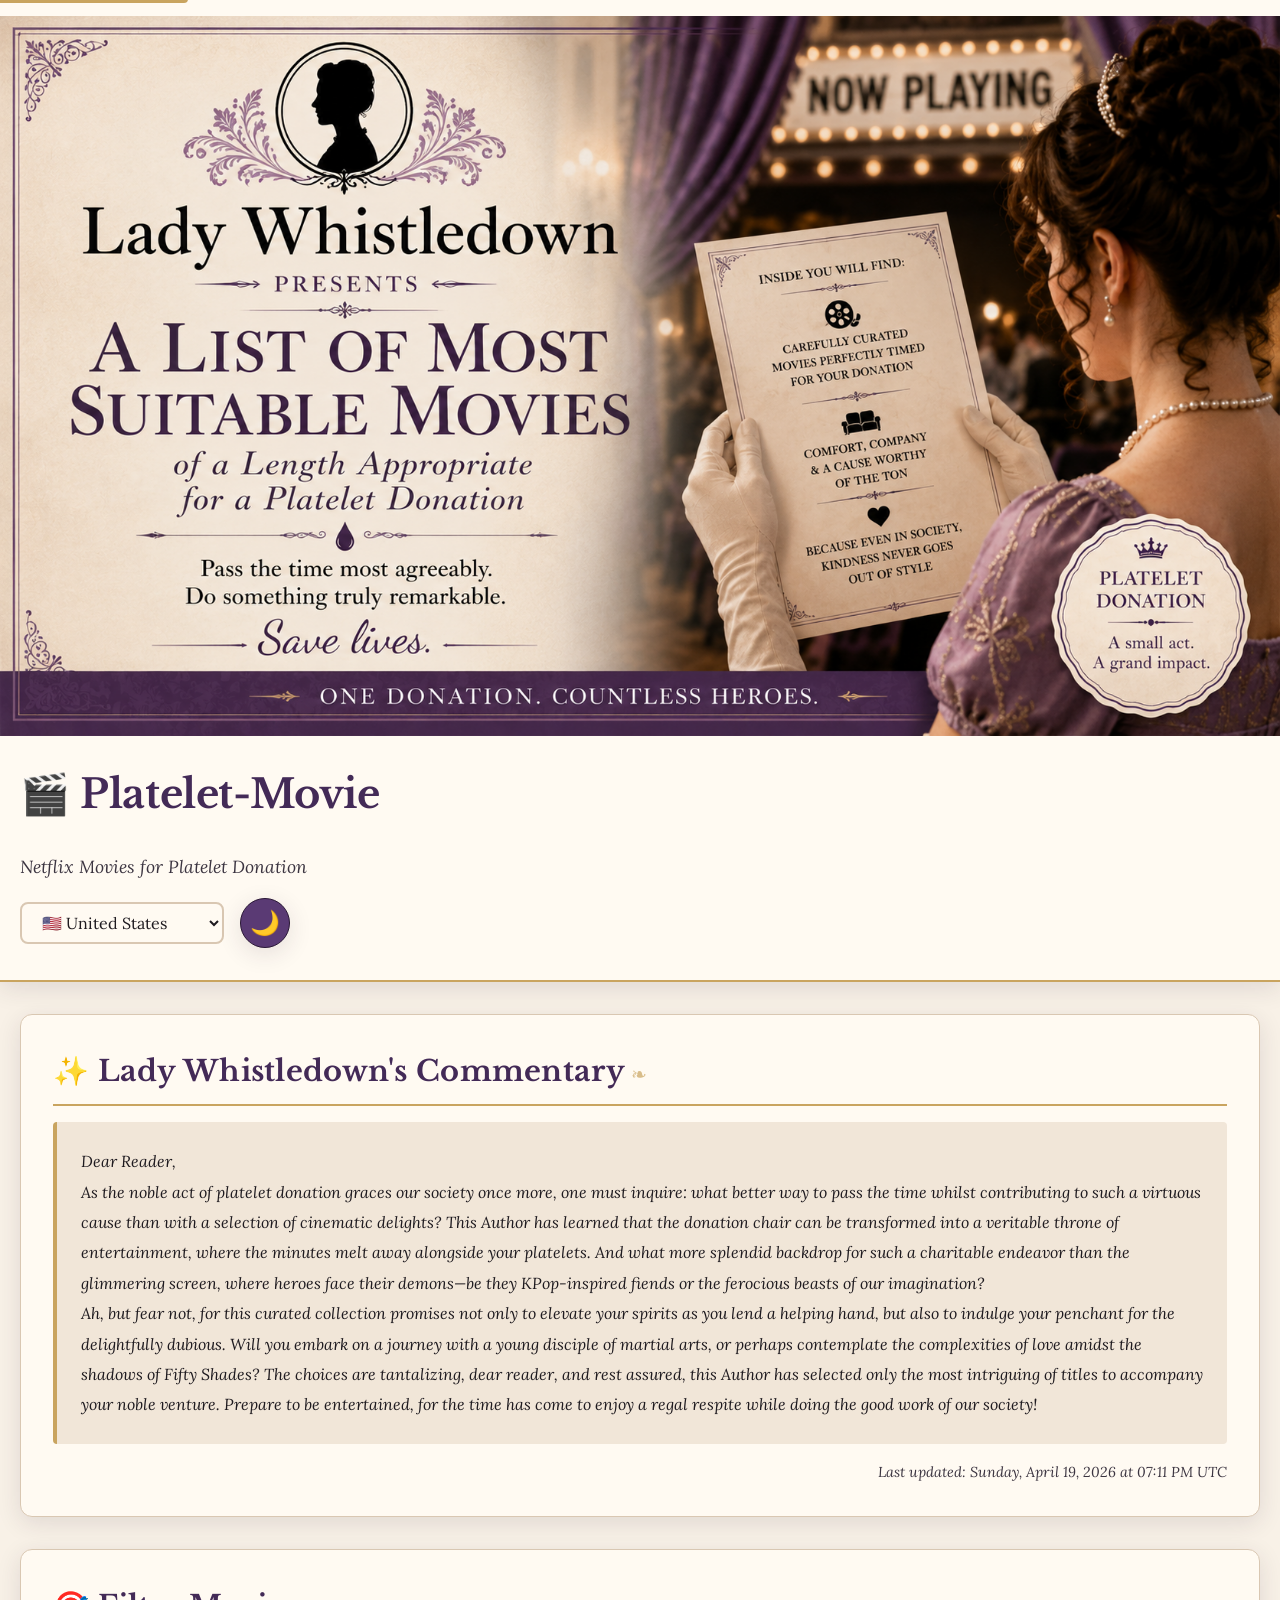
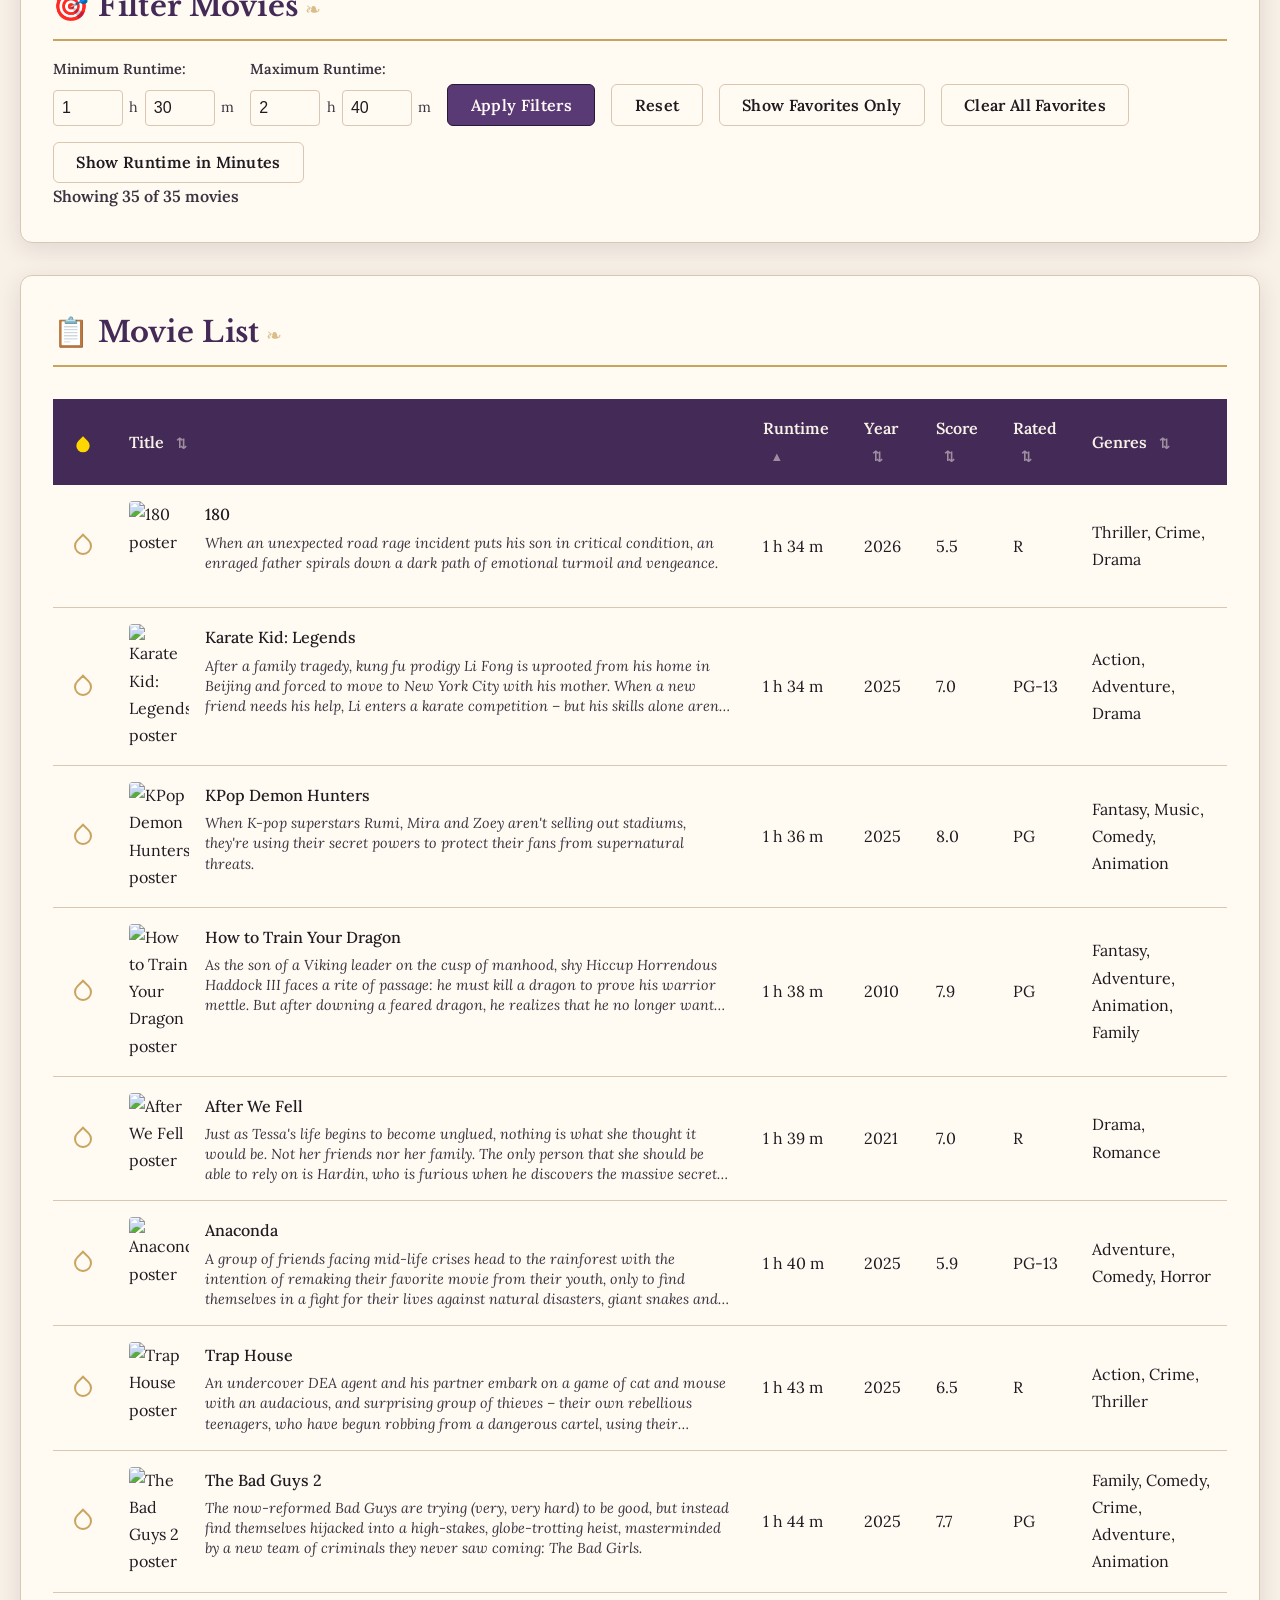
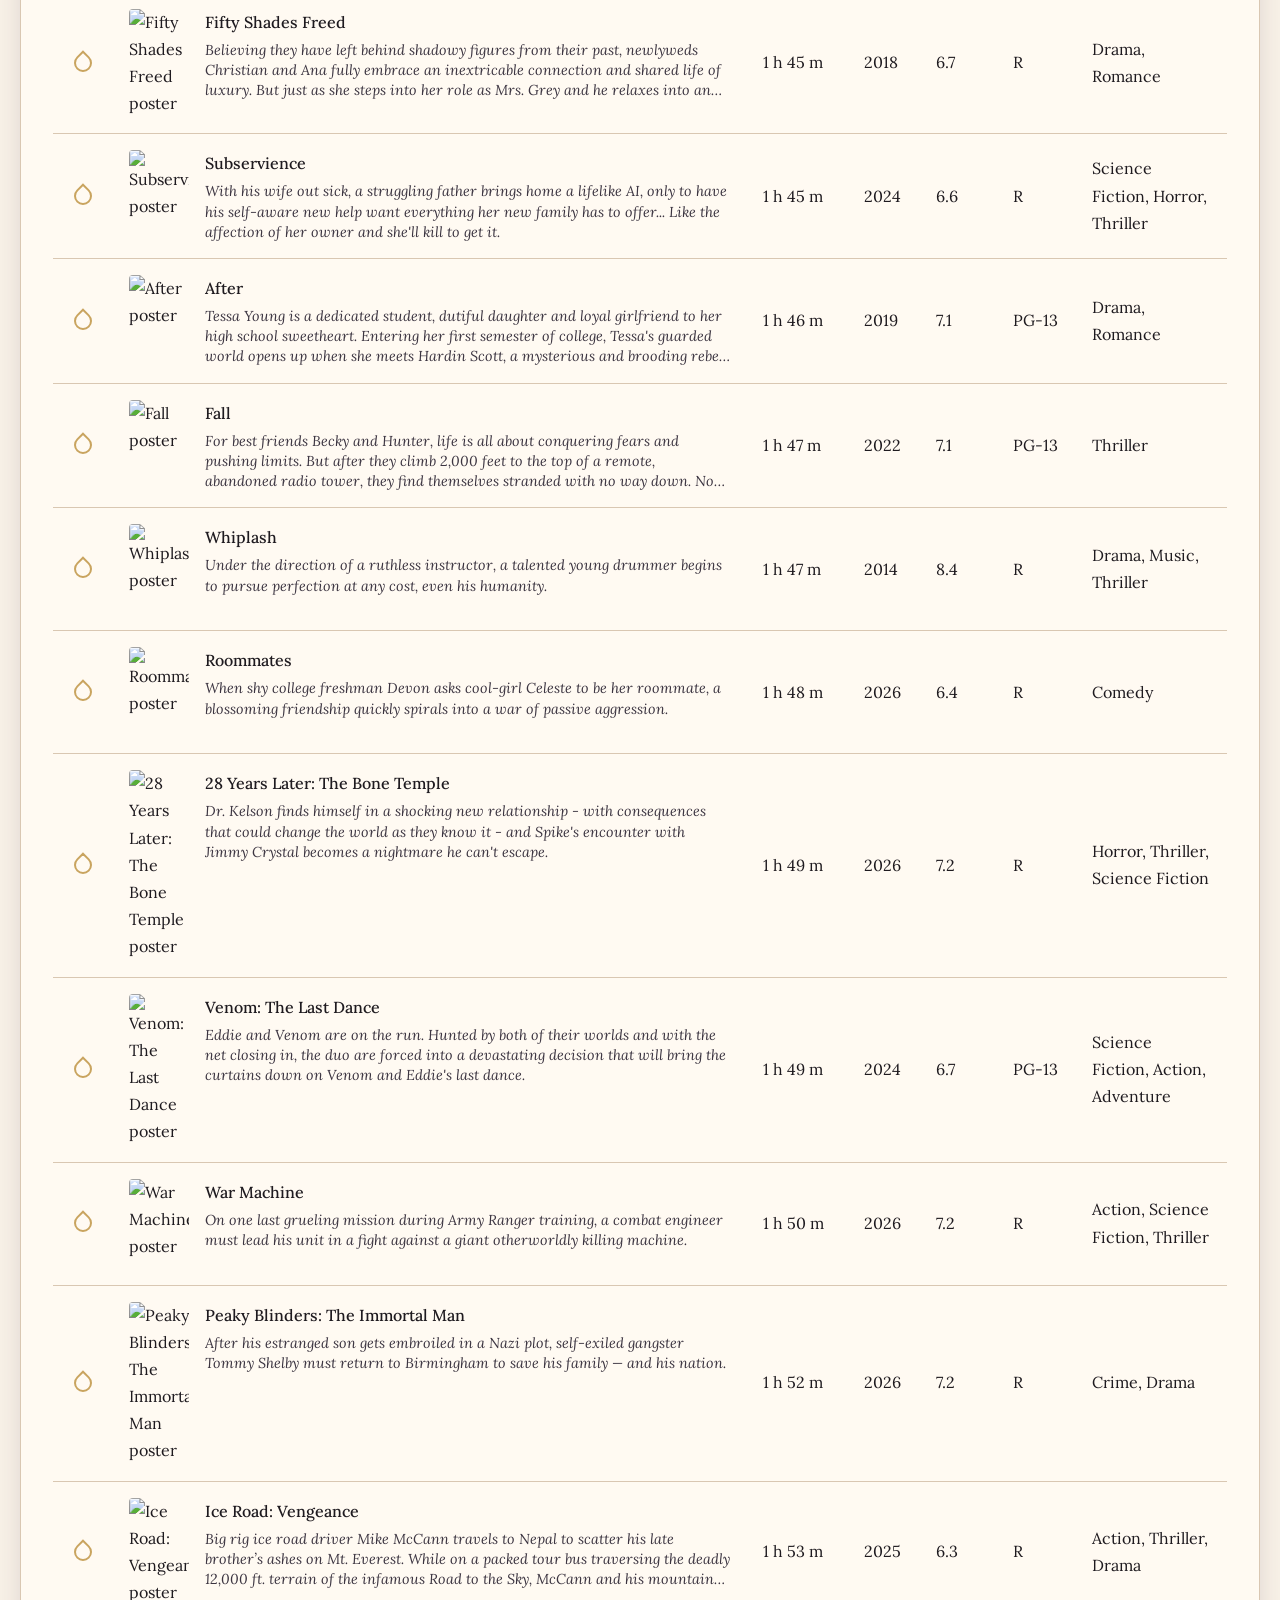
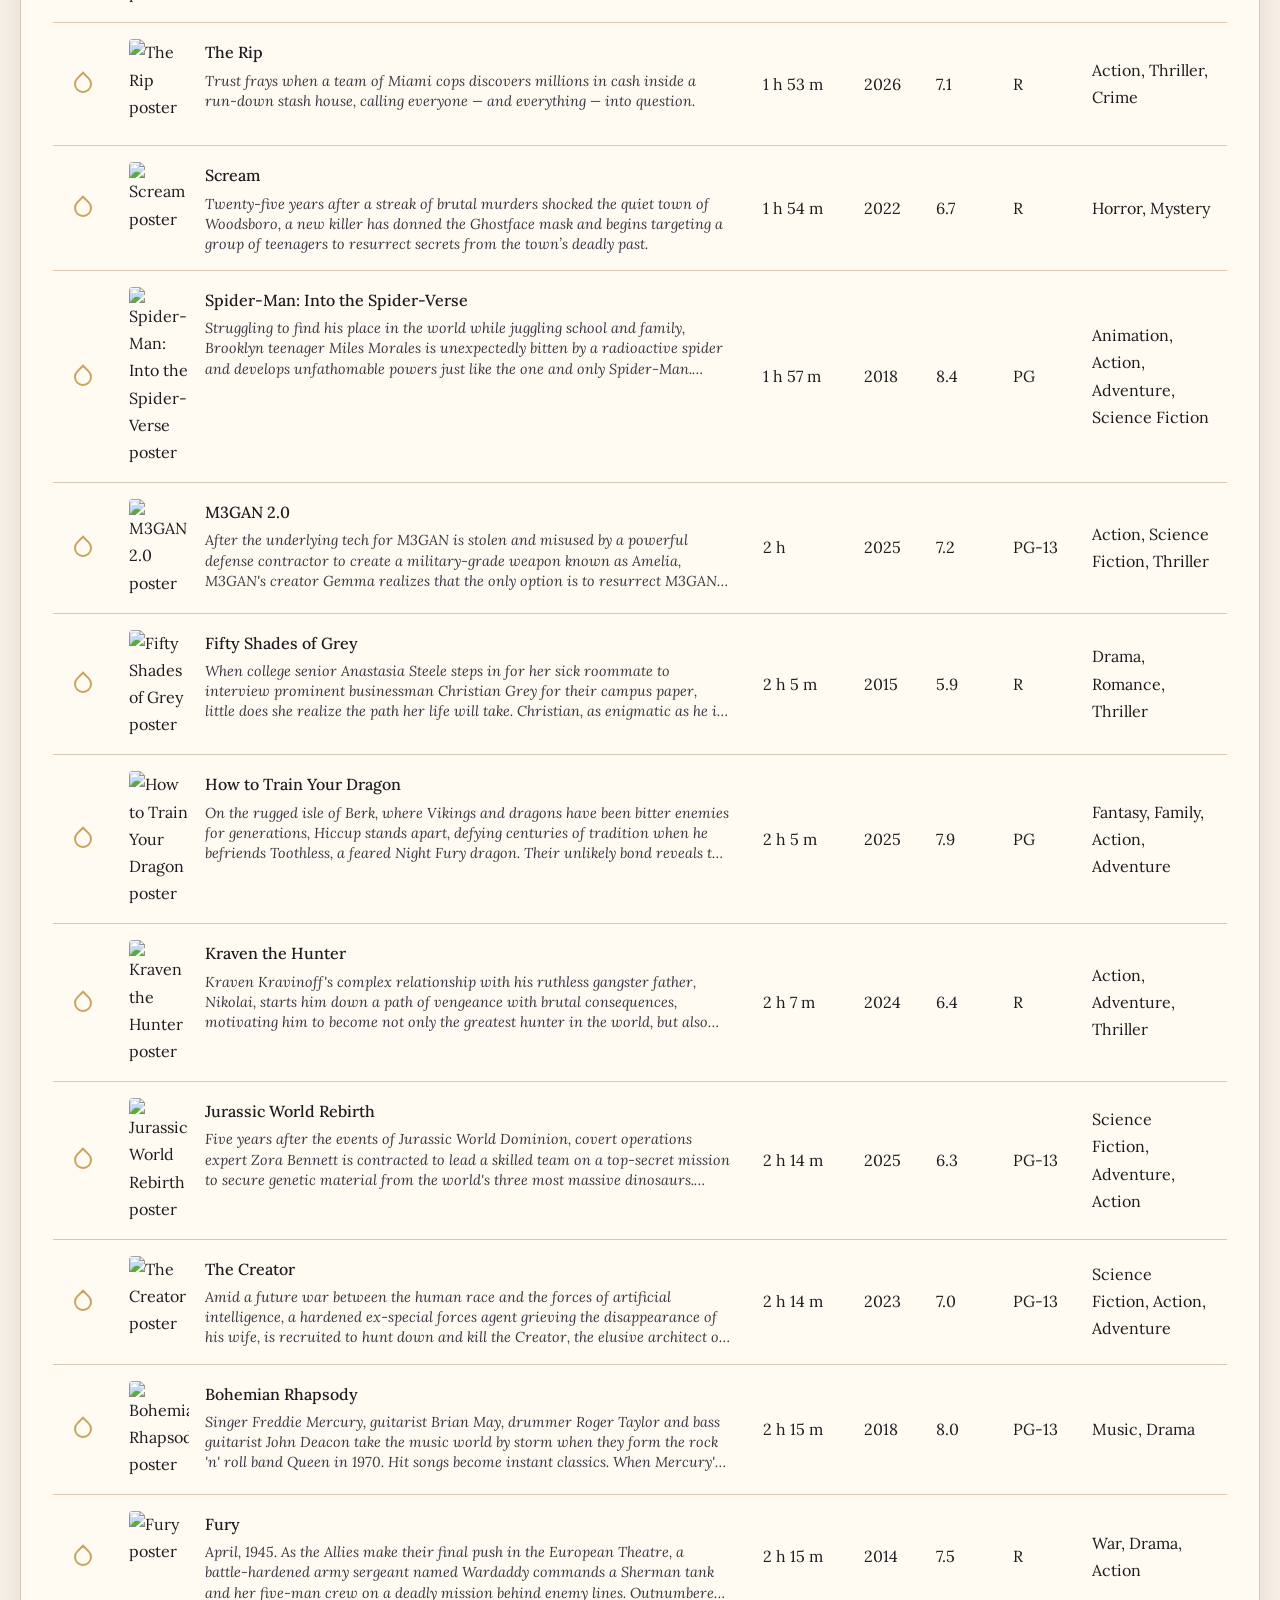
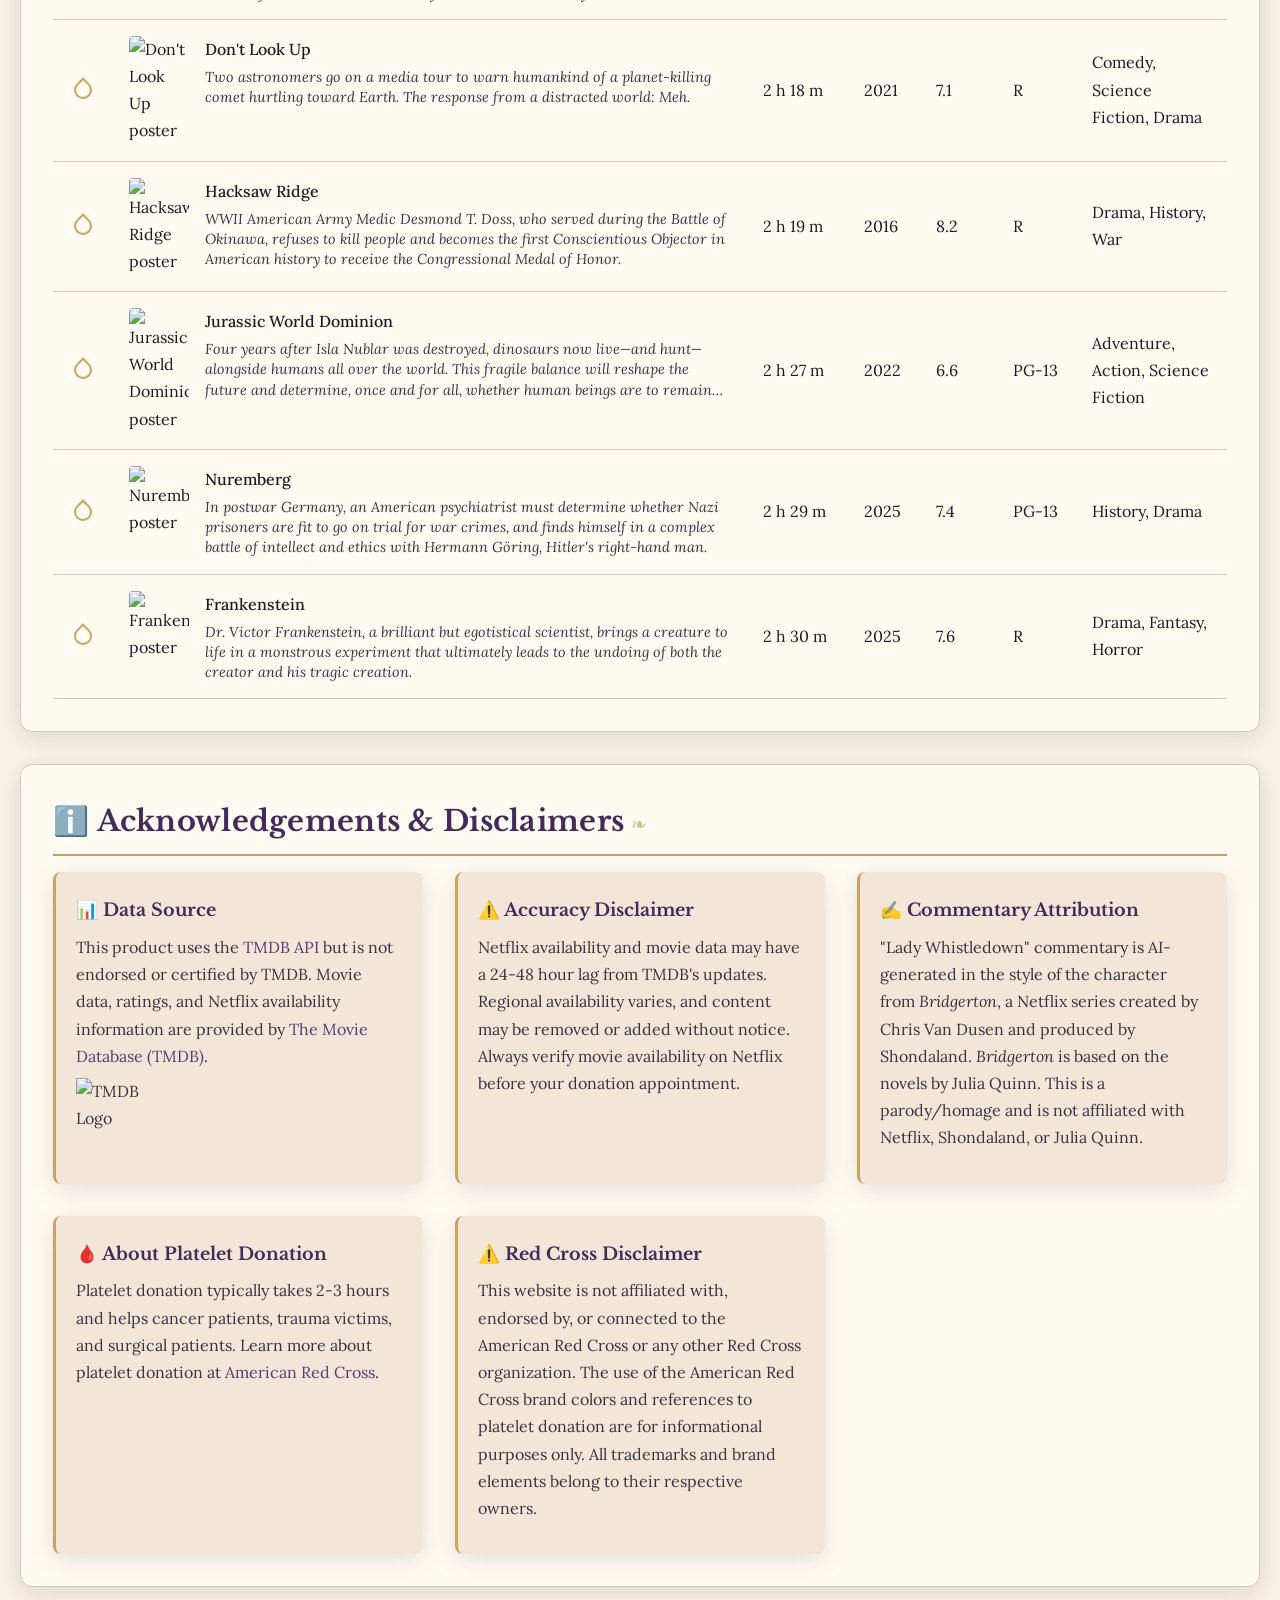
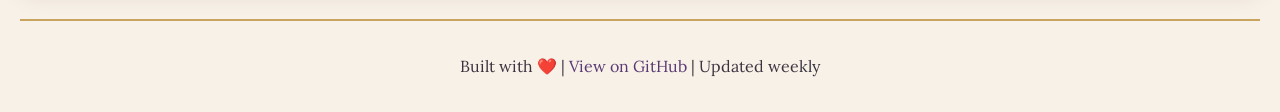
==== commit 83708c14: "feat: use Baskerville for display titles Use native Baskerville for page, section, and card titles w" ====
--- a/site/index.html
+++ b/site/index.html
@@ -24,10 +24,10 @@
     <meta name="twitter:image" content="https://tegataiprime.github.io/Platelet-Movie/preview.png" />
     <meta name="twitter:image:alt" content="Platelet-Movie — Netflix movies for platelet donors" />
 
-    <!-- Google Fonts: Cormorant Garamond (headings) + Lora (body) -->
+    <!-- Google Fonts: Libre Baskerville (heading fallback) + Lora (body) -->
     <link rel="preconnect" href="https://fonts.googleapis.com">
     <link rel="preconnect" href="https://fonts.gstatic.com" crossorigin>
-    <link rel="stylesheet" href="https://fonts.googleapis.com/css2?family=Cormorant+Garamond:ital,wght@0,600;0,700;1,600&family=Lora:ital,wght@0,400;0,600;1,400&display=swap">
+    <link rel="stylesheet" href="https://fonts.googleapis.com/css2?family=Libre+Baskerville:ital,wght@0,400;0,700;1,400&family=Lora:ital,wght@0,400;0,600;1,400&display=swap">
     <link rel="stylesheet" href="styles.css">
     <script defer src="telemetry-config.js"></script>
     <script defer src="telemetry.js"></script>
--- a/site/styles.css
+++ b/site/styles.css
@@ -51,7 +51,7 @@
     --row-expanded-bg:    var(--plum-100);
 
     /* ── Typography ── */
-    --font-heading: "Cormorant Garamond", "Playfair Display", Georgia, serif;
+    --font-heading: Baskerville, "Libre Baskerville", Georgia, serif;
     --font-body:    "Lora", "Source Serif 4", Georgia, serif;
 
     /* ── Legacy aliases (keep for JS-toggled drip icon, TMDB logo etc.) ── */
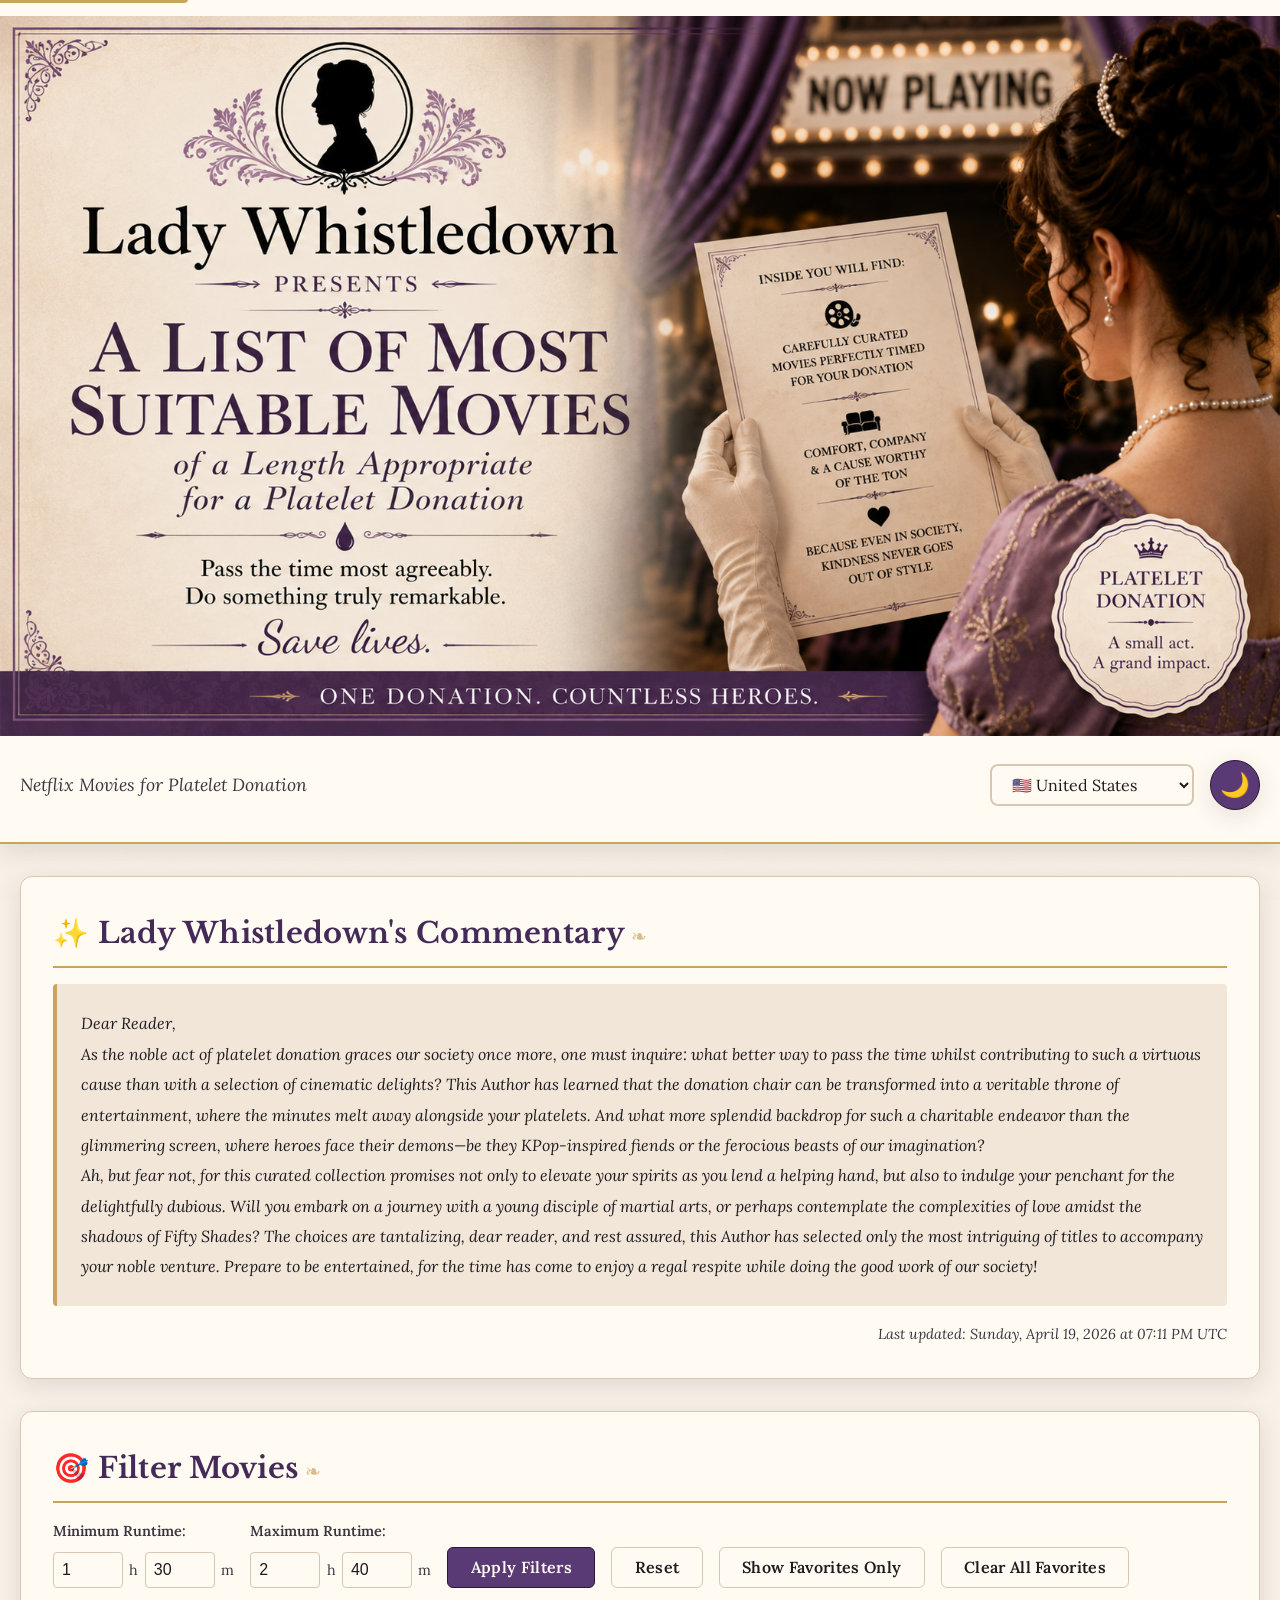
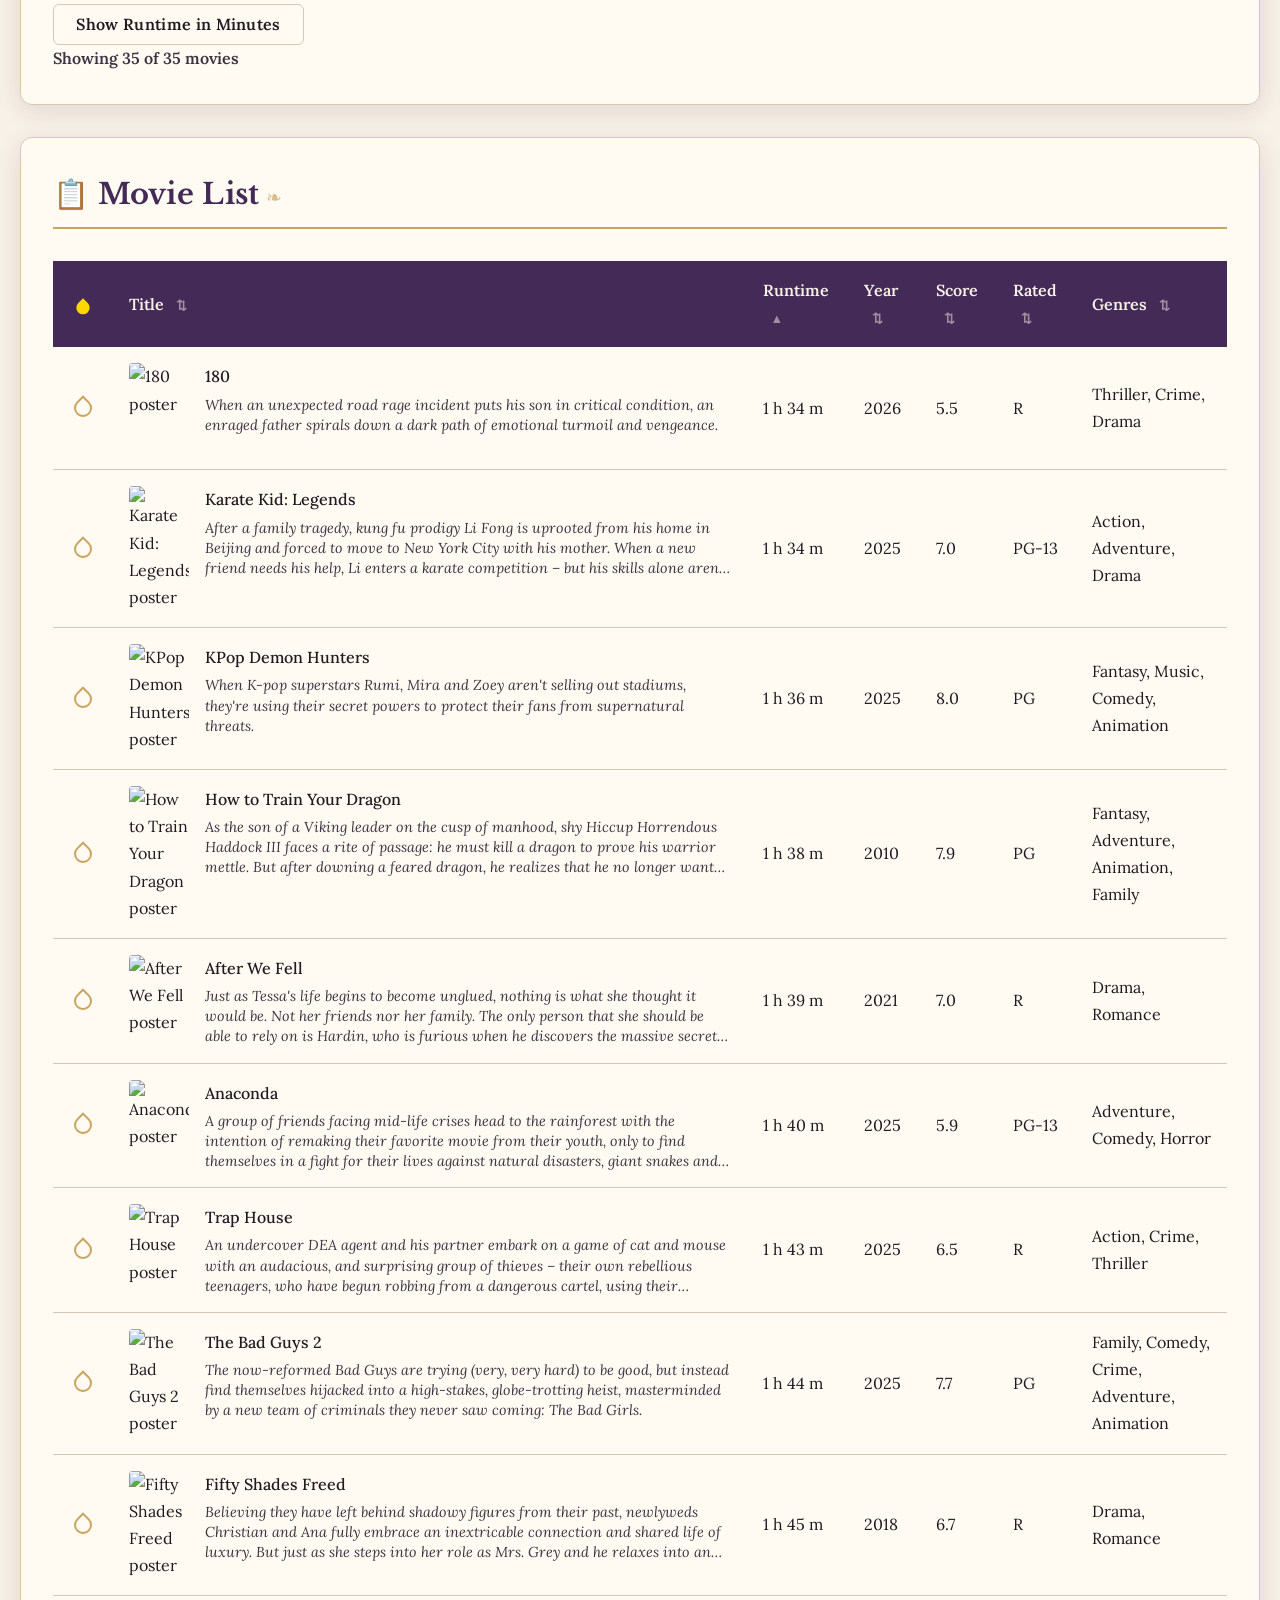
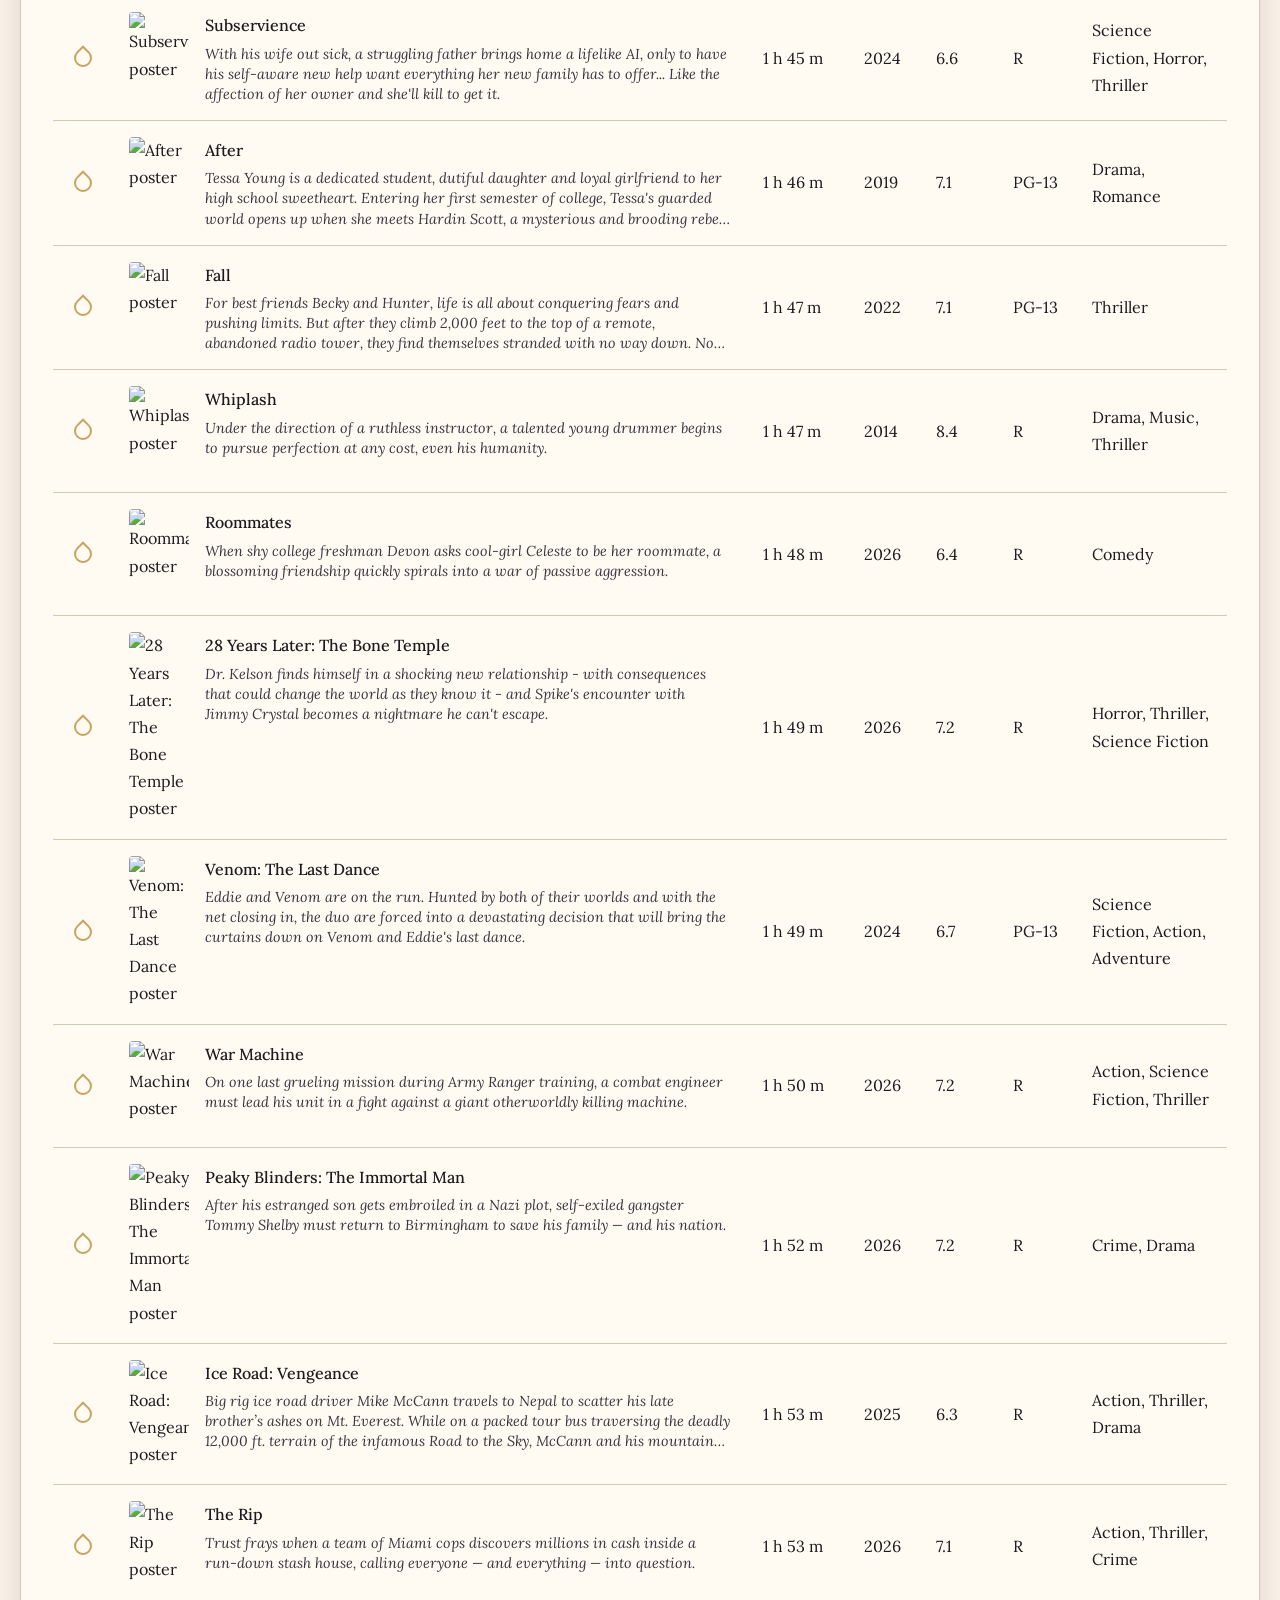
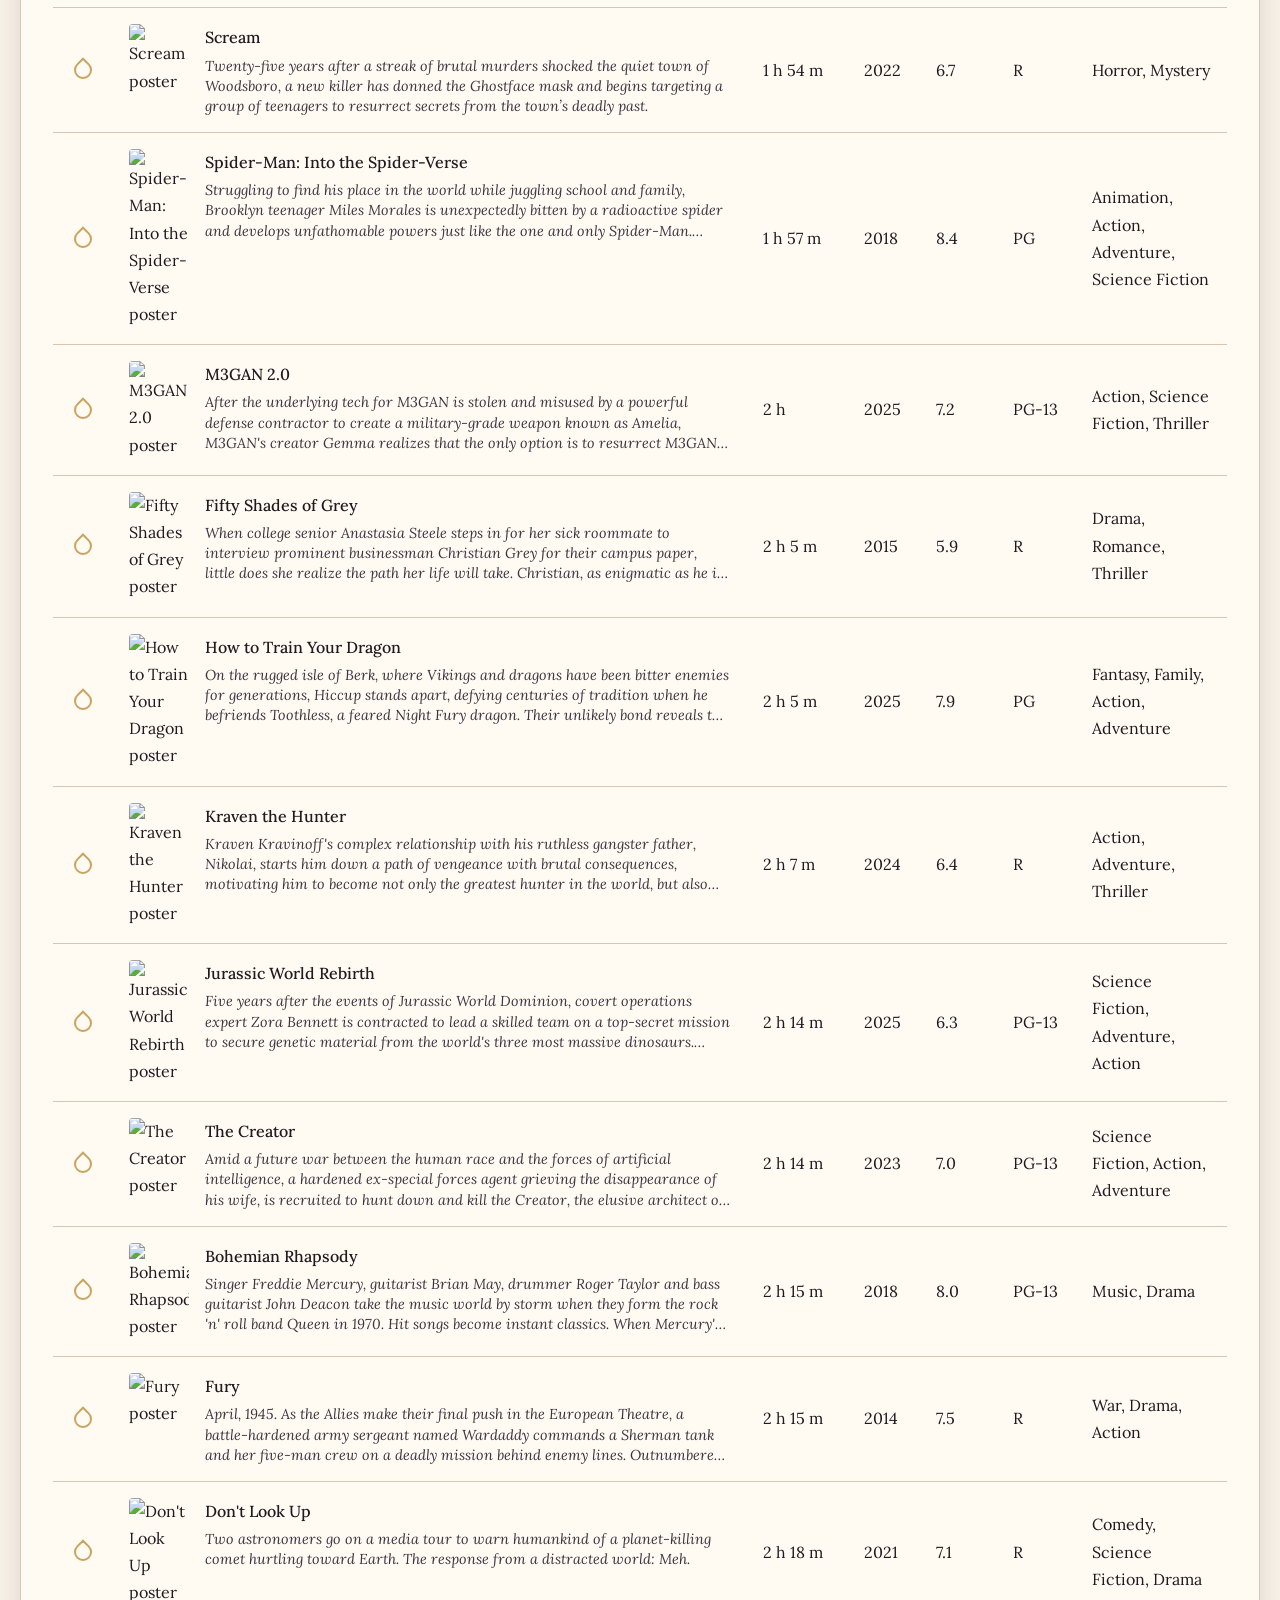
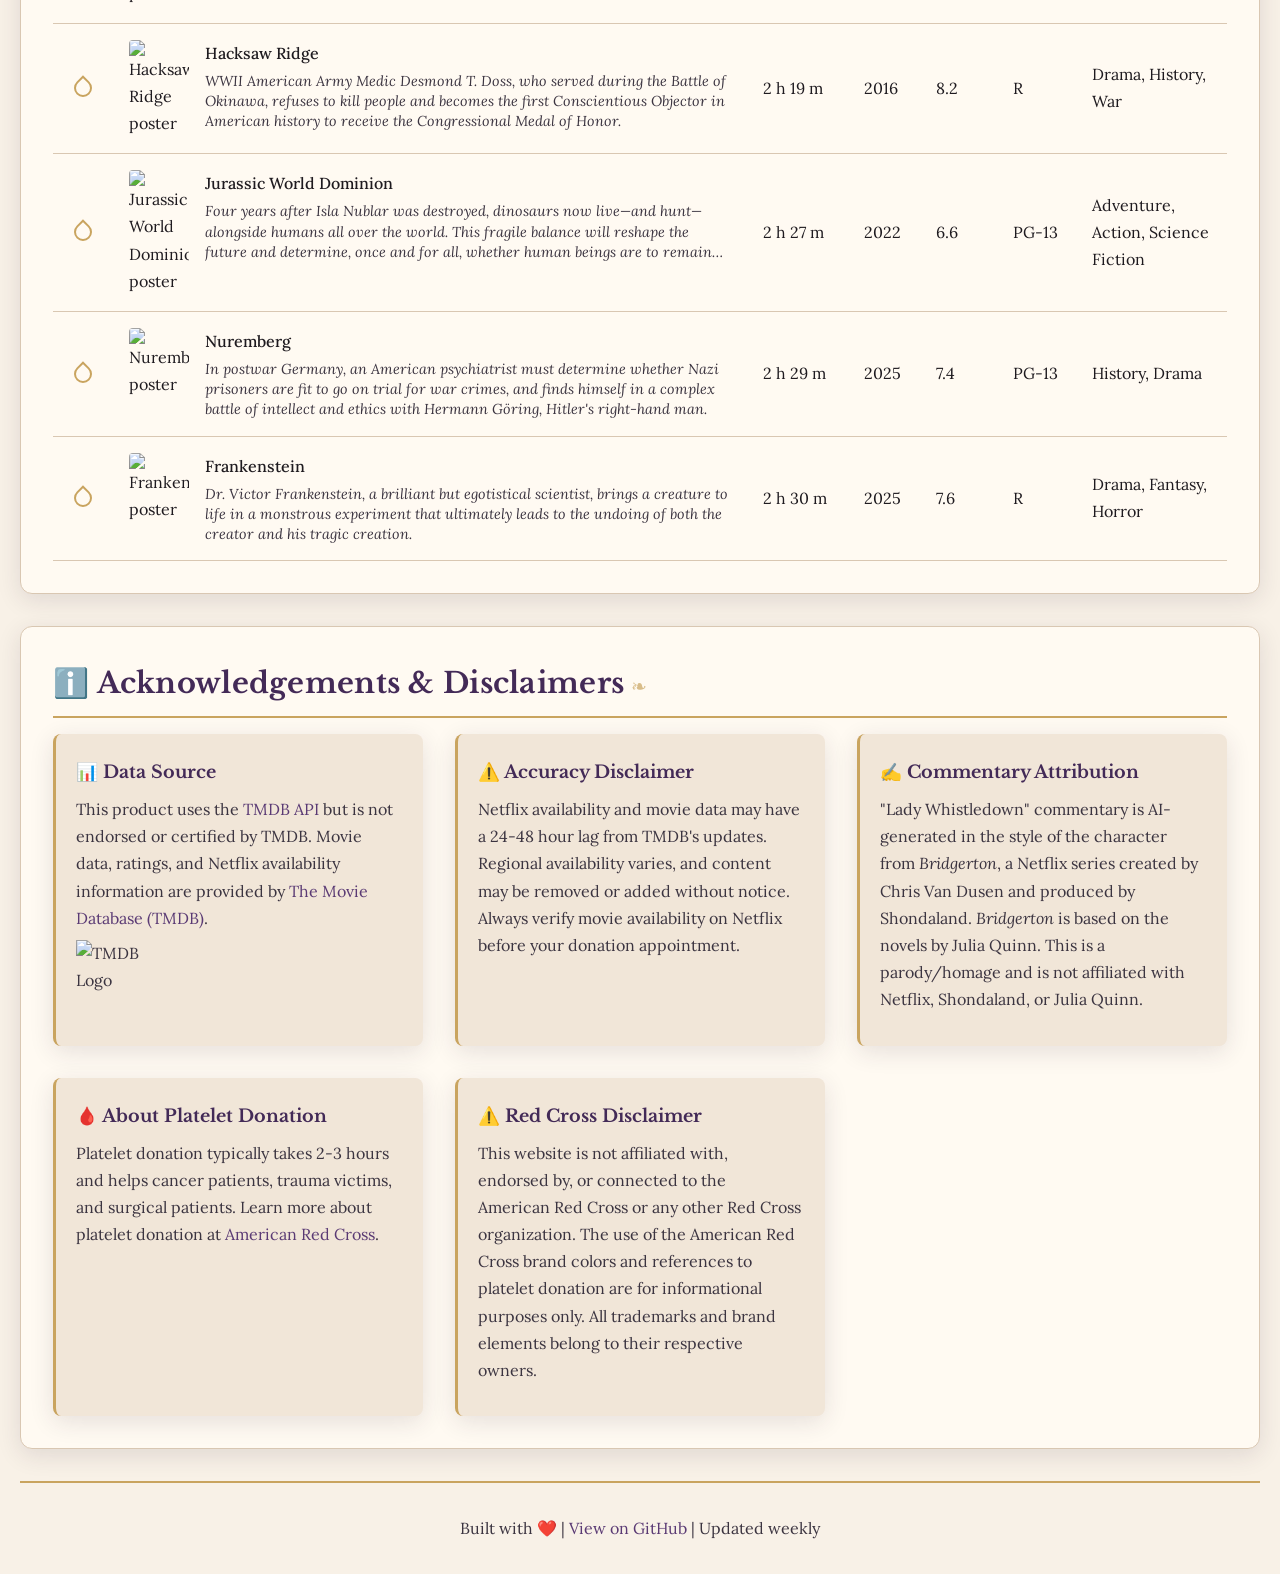
==== commit b0936a5d: "feat: let banner replace visible site title Remove the visible Platelet-Movie heading and clapperboa" ====
--- a/site/index.html
+++ b/site/index.html
@@ -27,7 +27,7 @@
     <!-- Google Fonts: Libre Baskerville (heading fallback) + Lora (body) -->
     <link rel="preconnect" href="https://fonts.googleapis.com">
     <link rel="preconnect" href="https://fonts.gstatic.com" crossorigin>
-    <link rel="stylesheet" href="https://fonts.googleapis.com/css2?family=Libre+Baskerville:ital,wght@0,400;0,700;1,400&family=Lora:ital,wght@0,400;0,600;1,400&display=swap">
+    <link rel="stylesheet" href="https://fonts.googleapis.com/css2?family=Libre+Baskerville:ital,wght@0,400..700;1,400..700&family=Lora:ital,wght@0,400;0,600;1,400&display=swap">
     <link rel="stylesheet" href="styles.css">
     <script defer src="telemetry-config.js"></script>
     <script defer src="telemetry.js"></script>
@@ -39,11 +39,11 @@
         <a href="#main-content" class="skip-link">Skip to main content</a>
         
         <header>
+            <h1 class="visually-hidden">Platelet-Movie</h1>
             <div class="header-banner">
                 <img src="preview.png" alt="Platelet-Movie — Netflix movies for platelet donors" class="header-banner-img" width="1672" height="941" />
             </div>
             <div class="header-content">
-                <h1>🎬 Platelet-Movie</h1>
                 <p class="subtitle">Netflix Movies for Platelet Donation</p>
                 <div class="header-controls">
                     <div class="region-selector">
--- a/site/styles.css
+++ b/site/styles.css
@@ -51,7 +51,7 @@
     --row-expanded-bg:    var(--plum-100);
 
     /* ── Typography ── */
-    --font-heading: Baskerville, "Libre Baskerville", Georgia, serif;
+    --font-heading: "Libre Baskerville", Baskerville, Georgia, serif;
     --font-body:    "Lora", "Source Serif 4", Georgia, serif;
 
     /* ── Legacy aliases (keep for JS-toggled drip icon, TMDB logo etc.) ── */
@@ -217,22 +217,13 @@
     padding: 1.5rem var(--container-padding) 0 var(--container-padding);
 }
 
-.header-content h1 {
-    font-family: var(--font-heading);
-    font-size: 2.5rem;
-    font-weight: 900;
-    color: var(--heading);
-    margin: 0;
-    letter-spacing: -0.01em;
-}
-
 .header-content .subtitle {
     font-family: var(--font-body);
     font-size: 1.1rem;
     font-style: italic;
     color: var(--text-muted);
-    margin: 0.5rem 0 0 0;
-    flex-basis: 100%;
+    margin: 0;
+    flex: 1;
 }
 
 .header-controls {
@@ -307,6 +298,7 @@
 
 section h2 {
     font-family: var(--font-heading);
+    font-optical-sizing: auto;
     font-weight: 700;
     color: var(--heading);
     margin-bottom: 1rem;
@@ -690,6 +682,7 @@
 
 .acknowledgement-item h3 {
     font-family: var(--font-heading);
+    font-optical-sizing: auto;
     color: var(--heading);
     margin-bottom: 0.5rem;
     font-size: 1.1rem;
@@ -780,6 +773,10 @@
     .header-content {
         justify-content: center;
         text-align: center;
+    }
+
+    .header-content .subtitle {
+        flex-basis: 100%;
     }
 
     section {
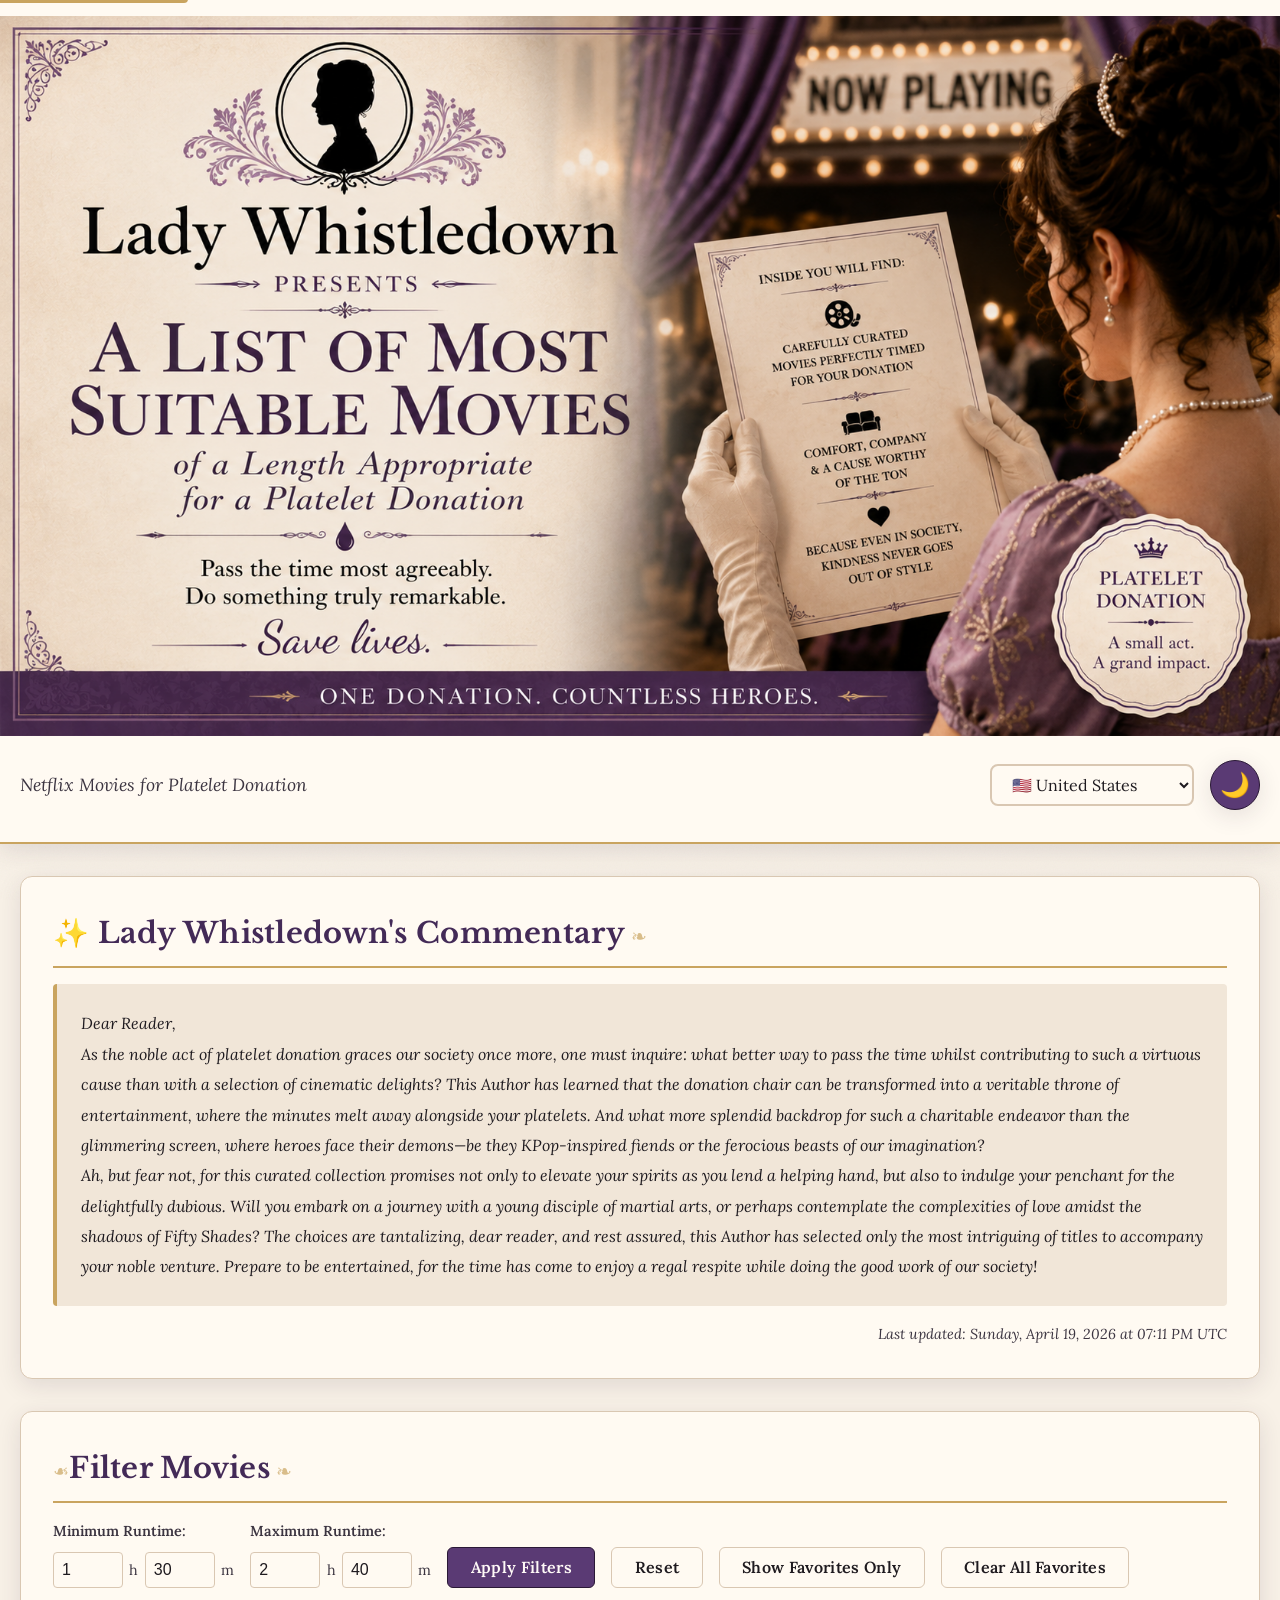
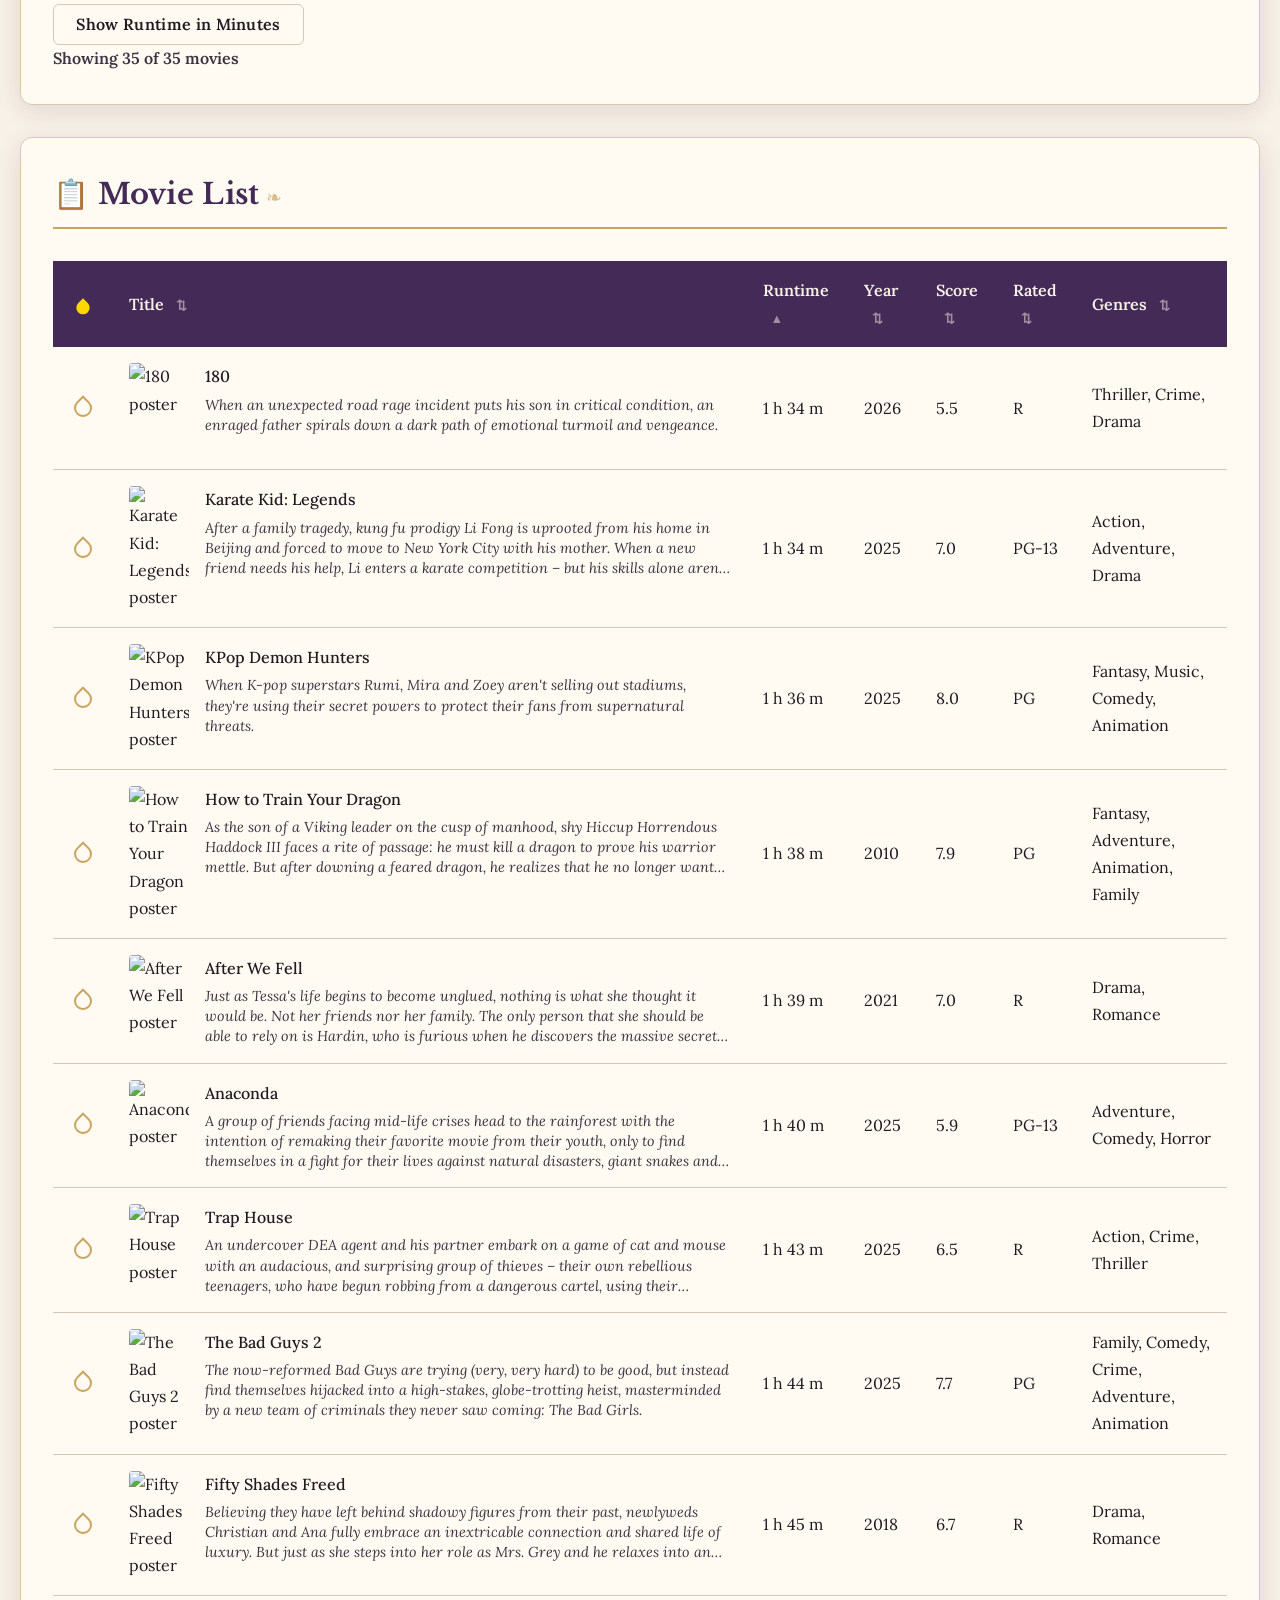
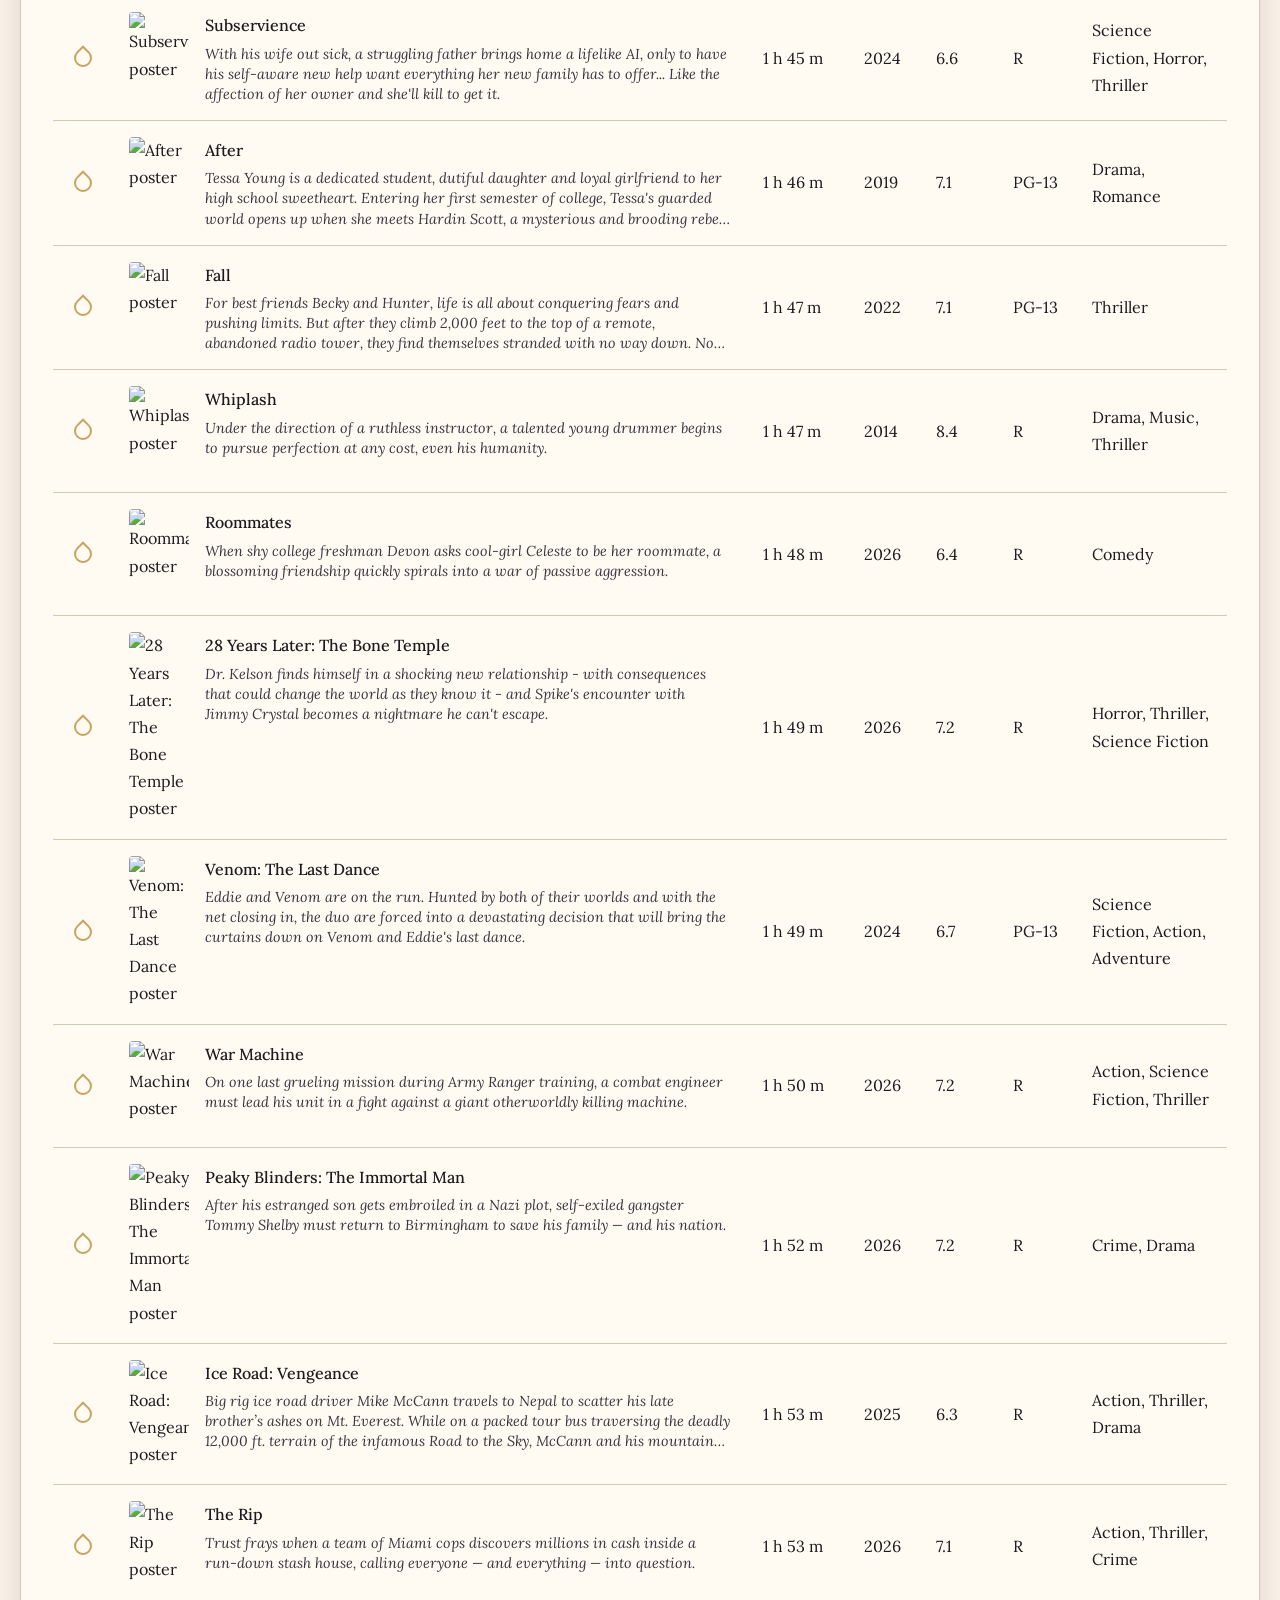
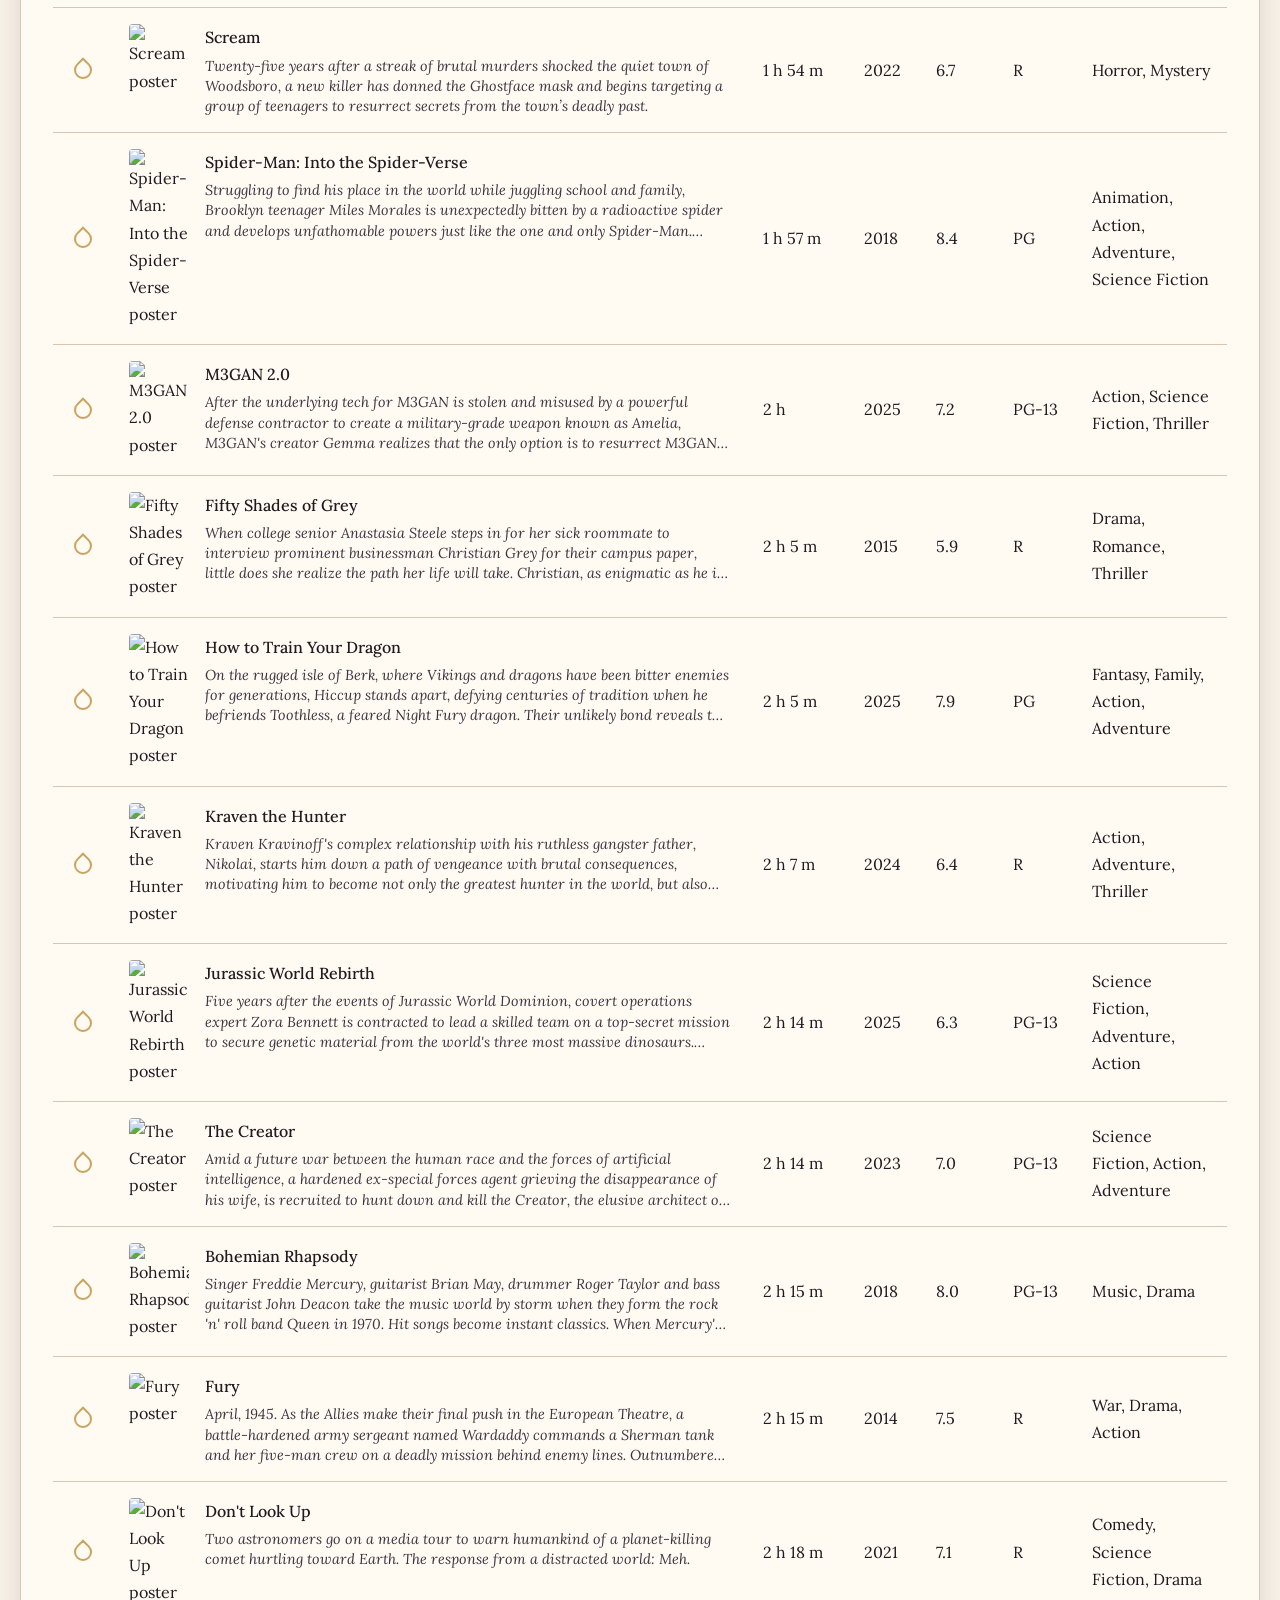
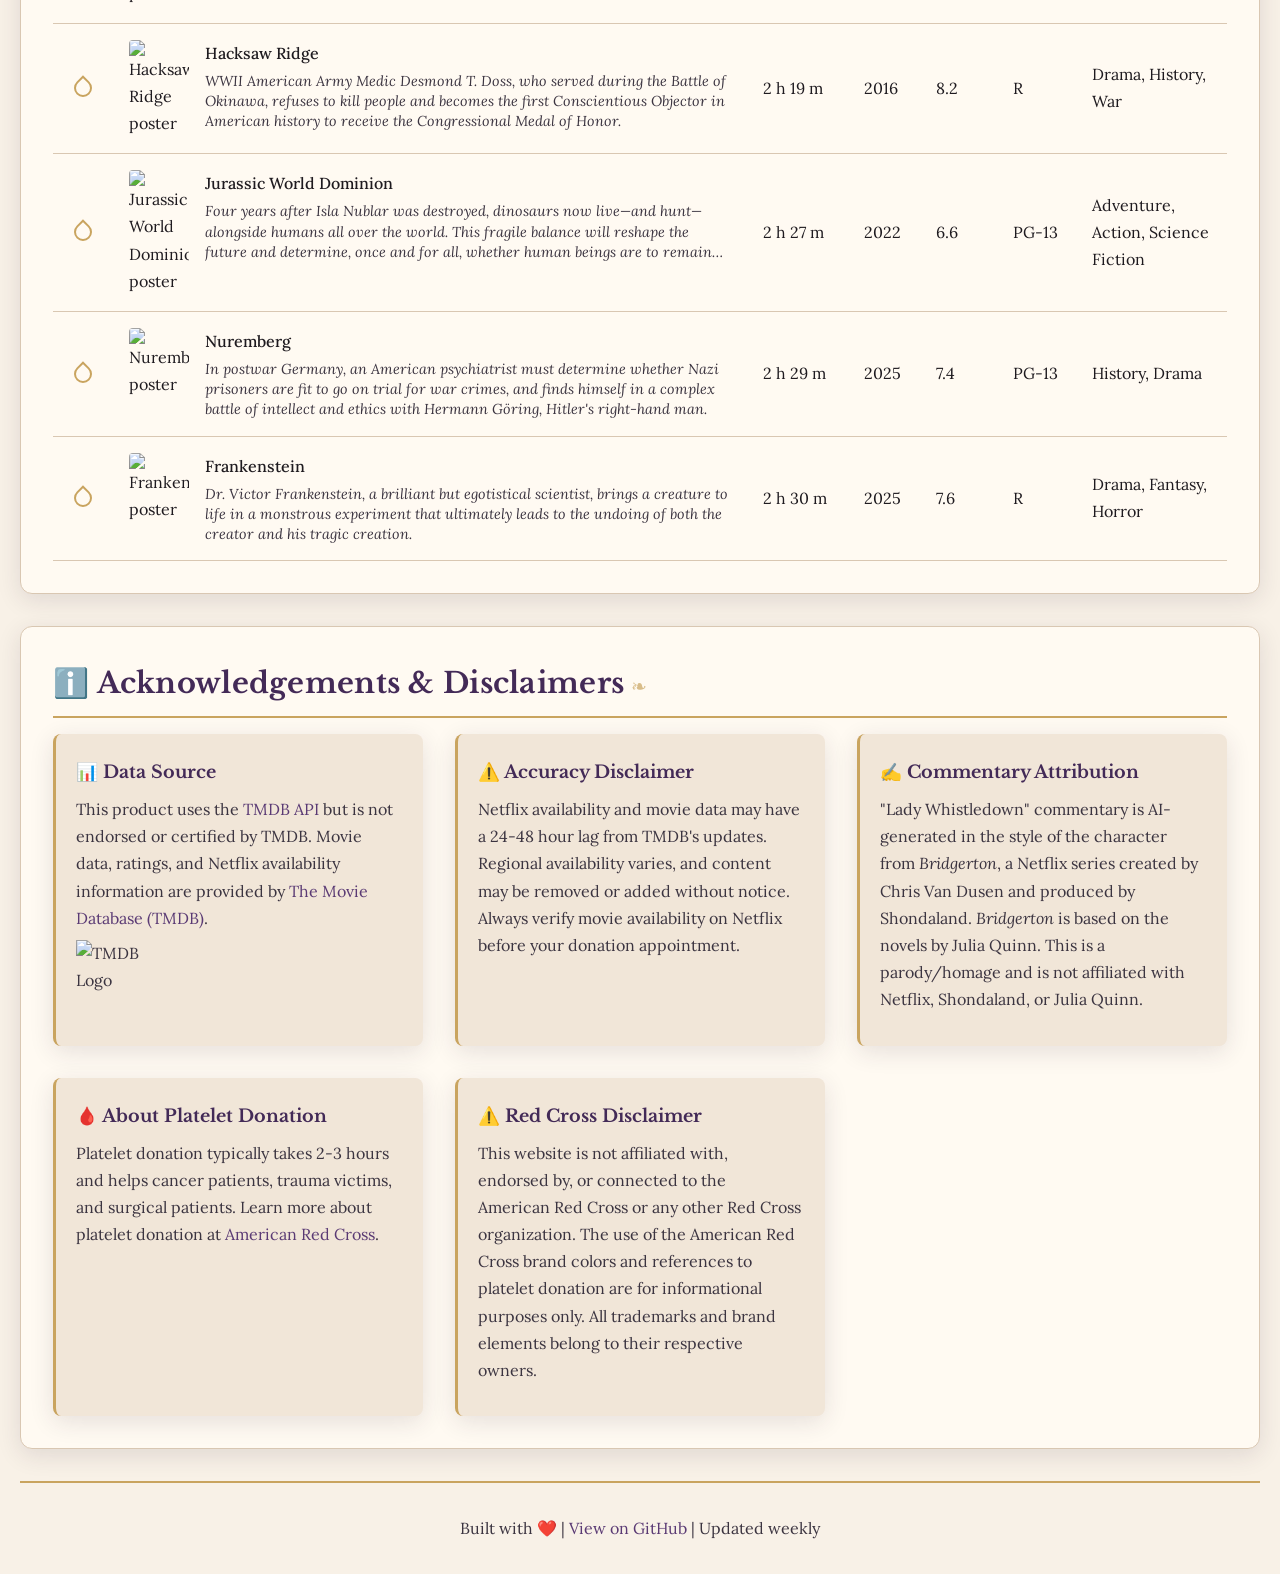
==== commit d68ab395: "feat: replace filter target with mirrored ornament Balance the existing trailing flourish with a mir" ====
--- a/site/index.html
+++ b/site/index.html
@@ -73,7 +73,7 @@
 
             <!-- Filters Section -->
             <section class="filters-section">
-                <h2>🎯 Filter Movies</h2>
+                <h2>Filter Movies</h2>
                 <div class="filters">
                     <div class="filter-group" id="min-runtime-group" hidden>
                         <label for="min-runtime">Minimum Runtime (minutes):</label>
--- a/site/styles.css
+++ b/site/styles.css
@@ -317,6 +317,17 @@
     opacity: 0.7;
 }
 
+.filters-section h2::before {
+    content: "❧ ";
+    display: inline-block;
+    color: var(--accent);
+    font-style: normal;
+    font-weight: 400;
+    font-size: 1.2rem;
+    opacity: 0.7;
+    transform: scaleX(-1);
+}
+
 /* Commentary Section */
 .commentary-content {
     font-family: var(--font-body);
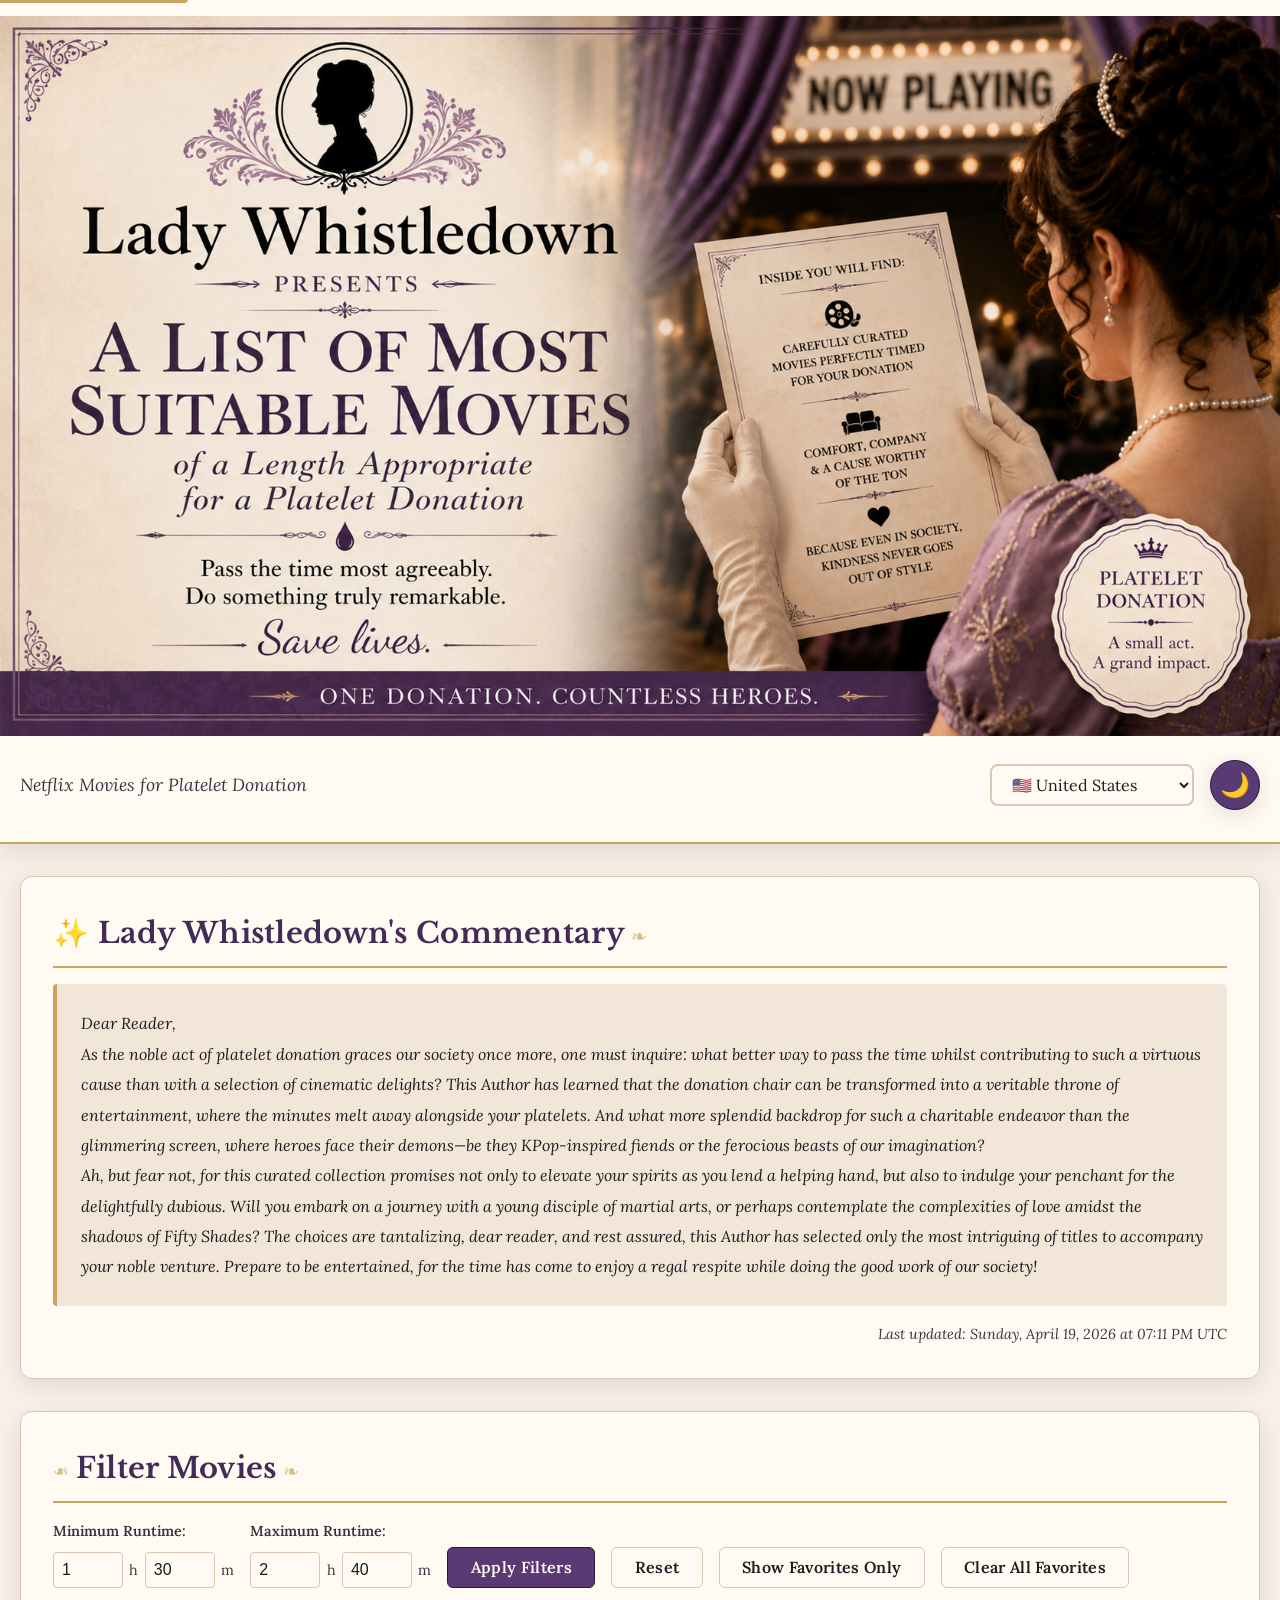
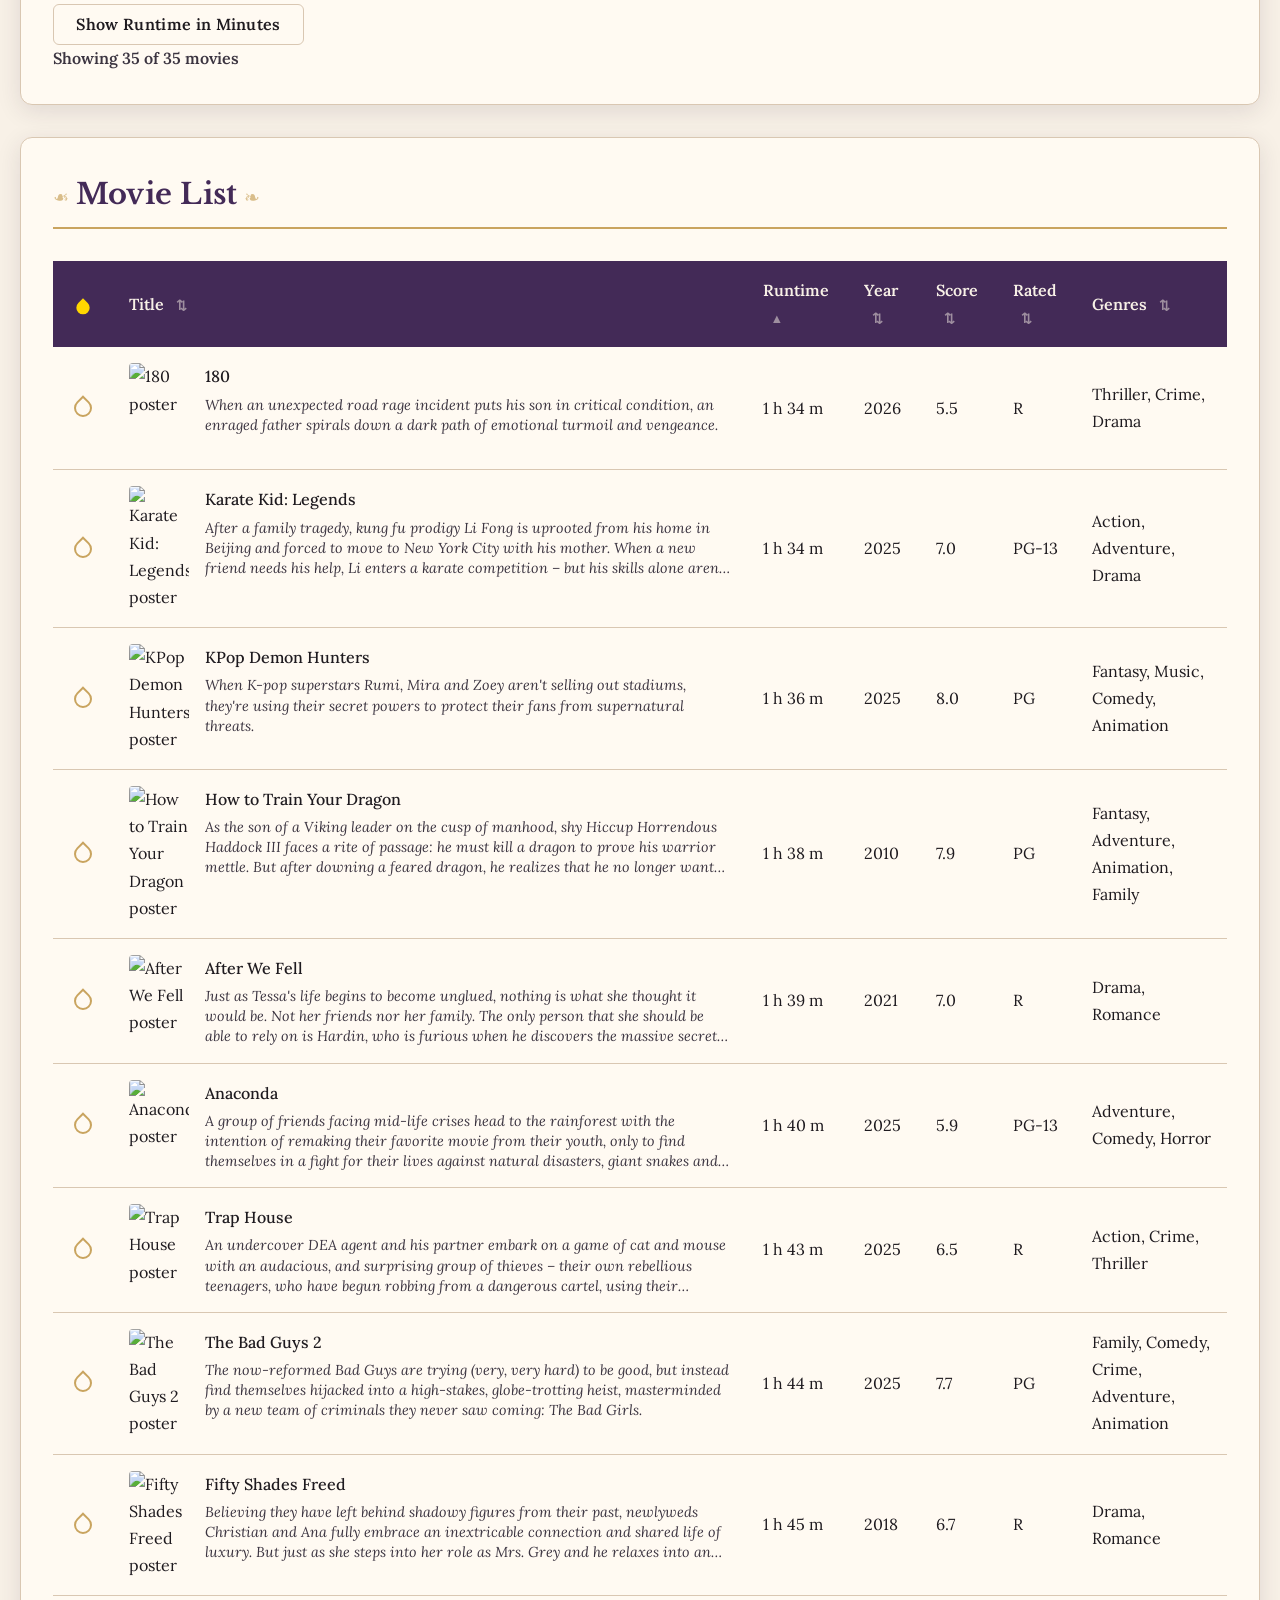
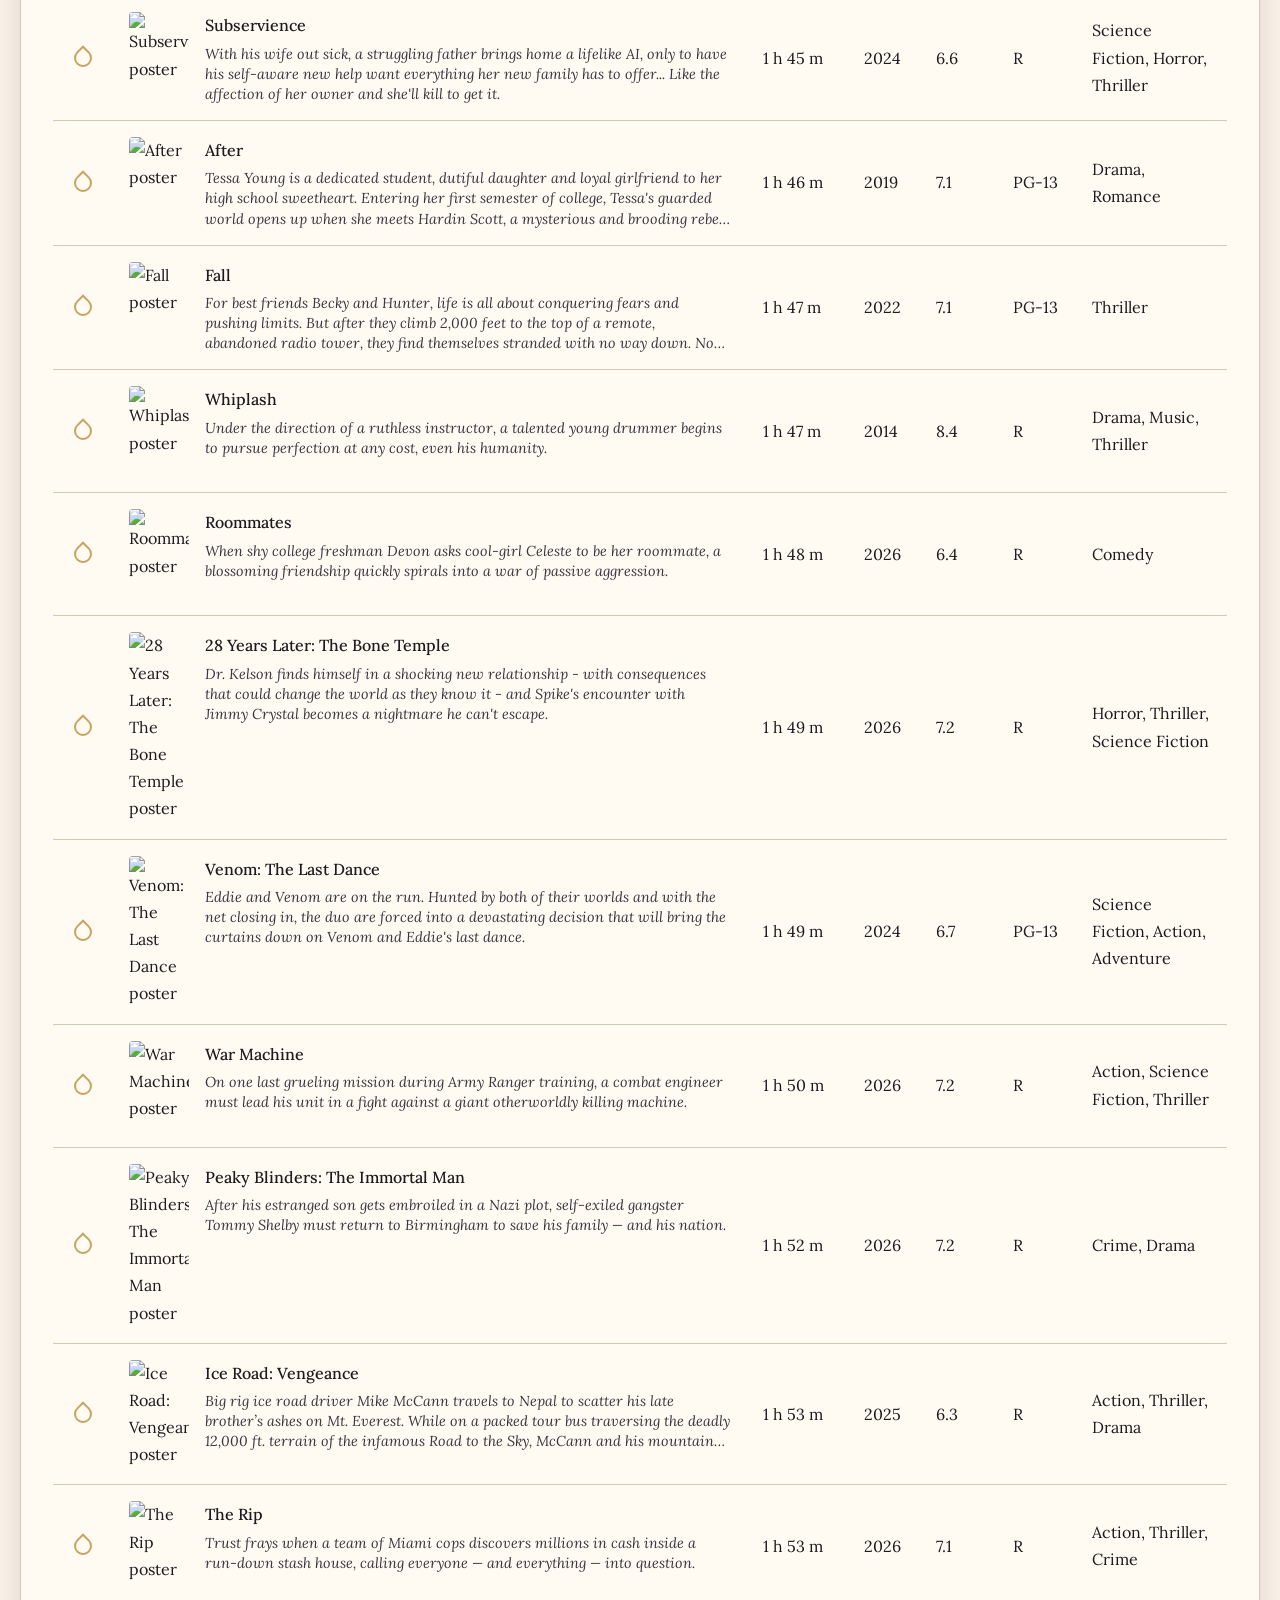
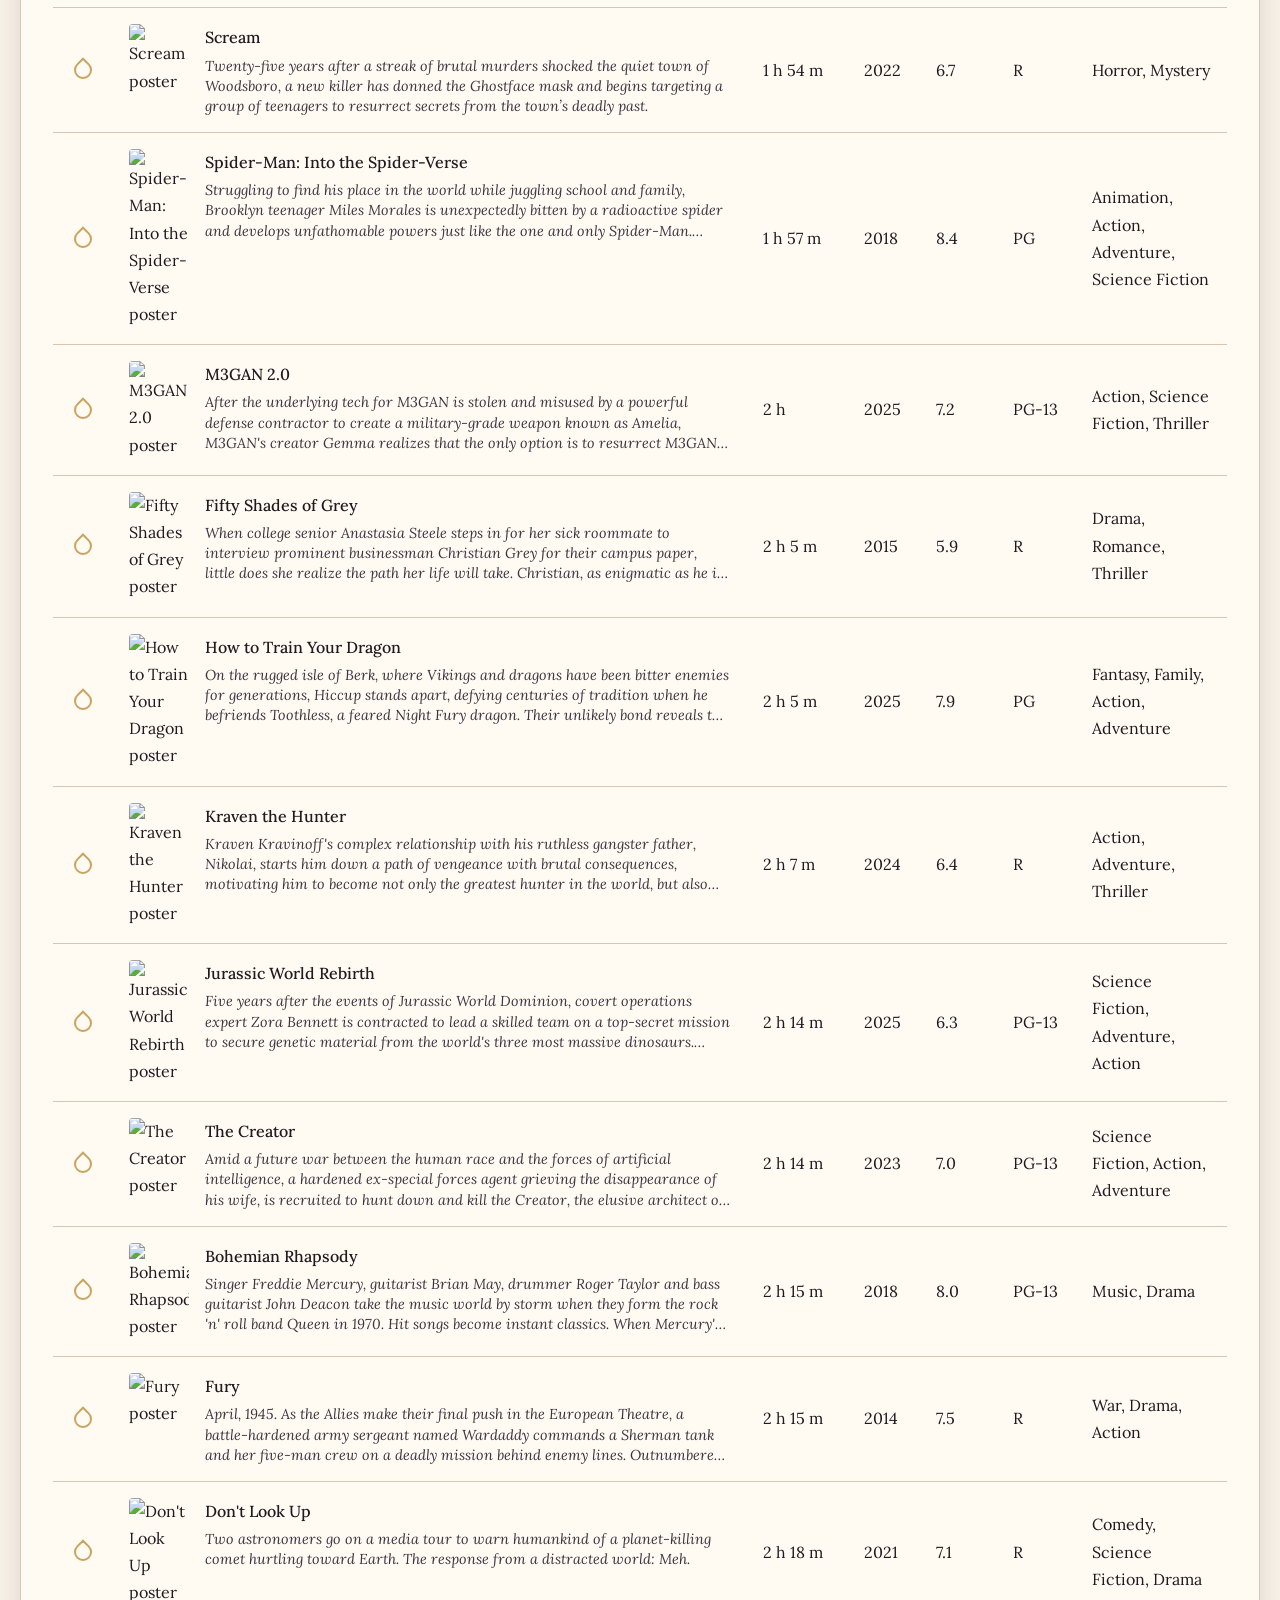
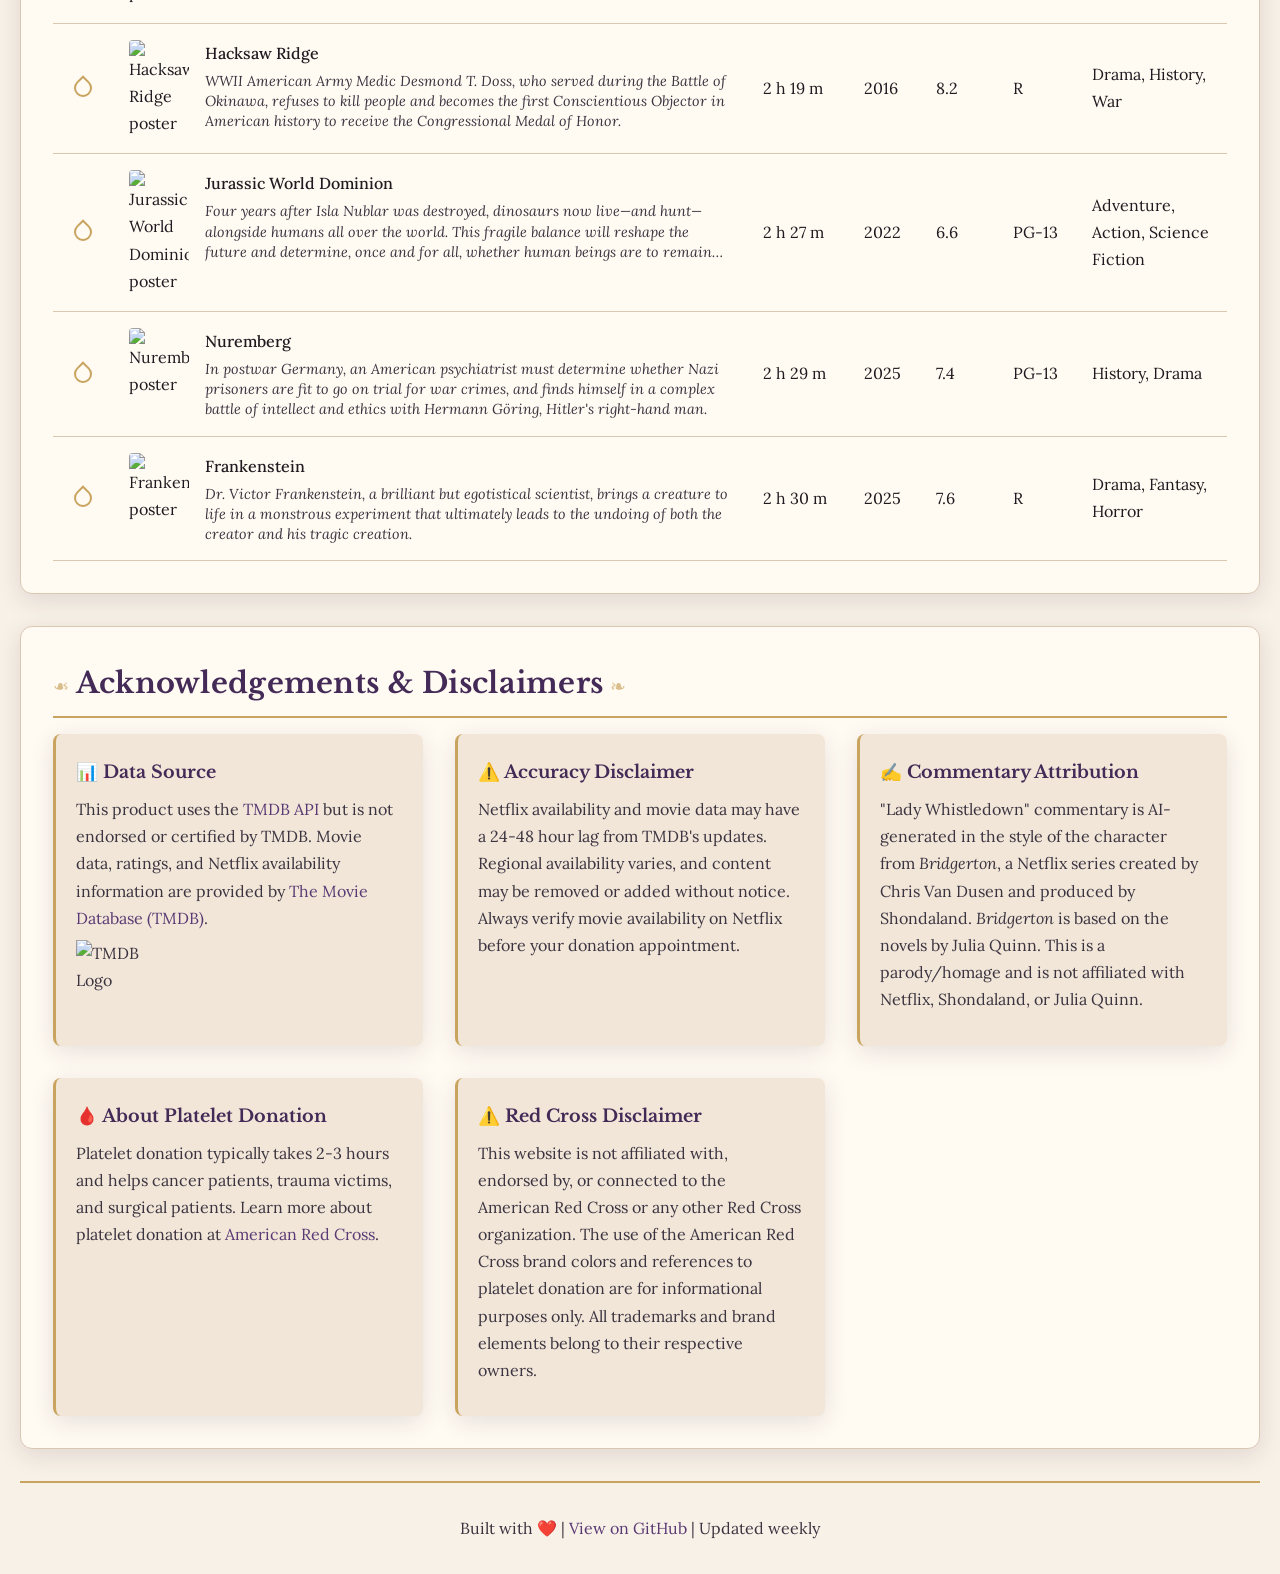
==== commit f7fcd8b2: "feat: balance ornaments on remaining section headings Replace the Movie List clipboard and Acknowled" ====
--- a/site/index.html
+++ b/site/index.html
@@ -123,7 +123,7 @@
 
             <!-- Movies Table Section -->
             <section class="movies-section">
-                <h2>📋 Movie List</h2>
+                <h2>Movie List</h2>
                 <!-- Visually hidden hint for screen readers -->
                 <span id="expand-hint" class="visually-hidden">Press Enter or Space to expand and view full description</span>
                 <div class="table-container">
@@ -155,7 +155,7 @@
 
             <!-- Acknowledgements Section -->
             <section class="acknowledgements-section">
-                <h2>ℹ️ Acknowledgements & Disclaimers</h2>
+                <h2>Acknowledgements & Disclaimers</h2>
                 <div class="acknowledgements">
                     <div class="acknowledgement-item">
                         <h3>📊 Data Source</h3>
--- a/site/styles.css
+++ b/site/styles.css
@@ -309,7 +309,9 @@
 }
 
 section h2::after {
-    content: " ❧";
+    content: "❧";
+    display: inline-block;
+    margin-left: 0.4rem;
     color: var(--accent);
     font-style: normal;
     font-weight: 400;
@@ -317,9 +319,12 @@
     opacity: 0.7;
 }
 
-.filters-section h2::before {
-    content: "❧ ";
+.filters-section h2::before,
+.movies-section h2::before,
+.acknowledgements-section h2::before {
+    content: "❧";
     display: inline-block;
+    margin-right: 0.4rem;
     color: var(--accent);
     font-style: normal;
     font-weight: 400;
